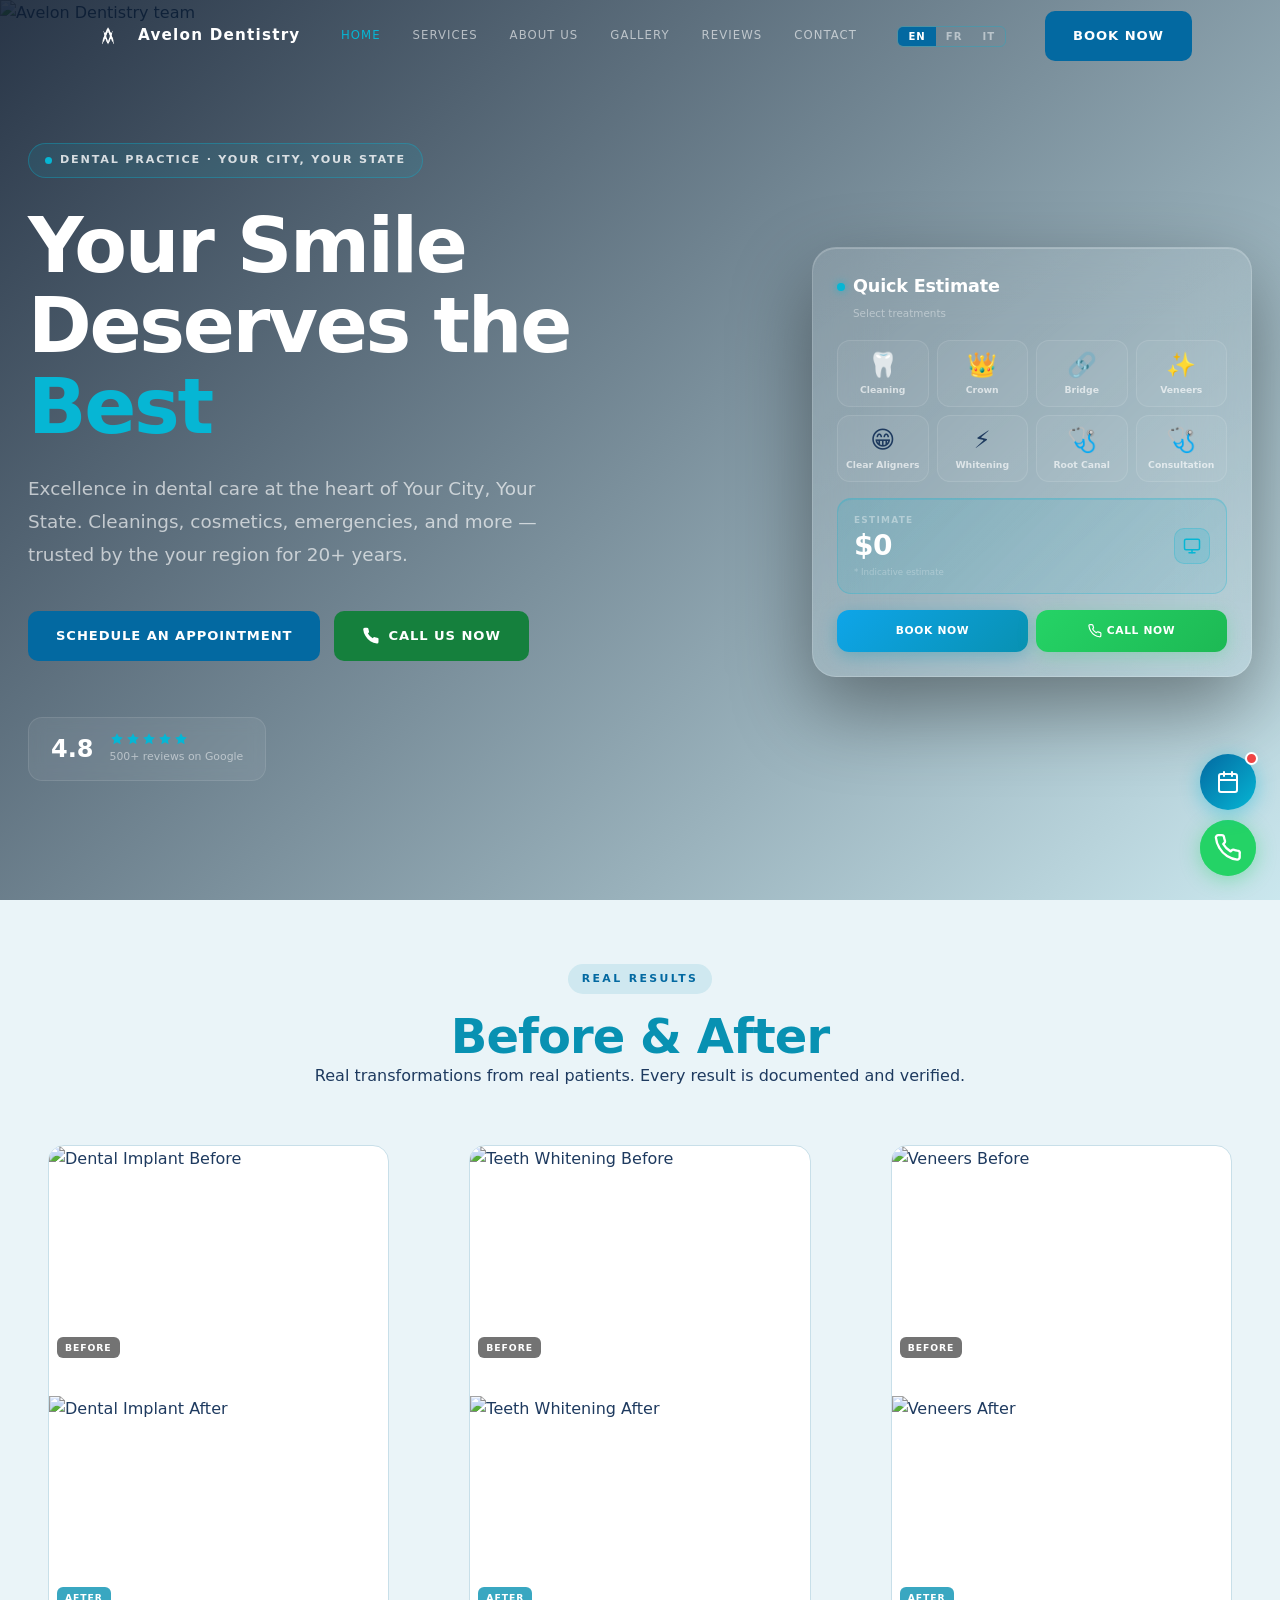
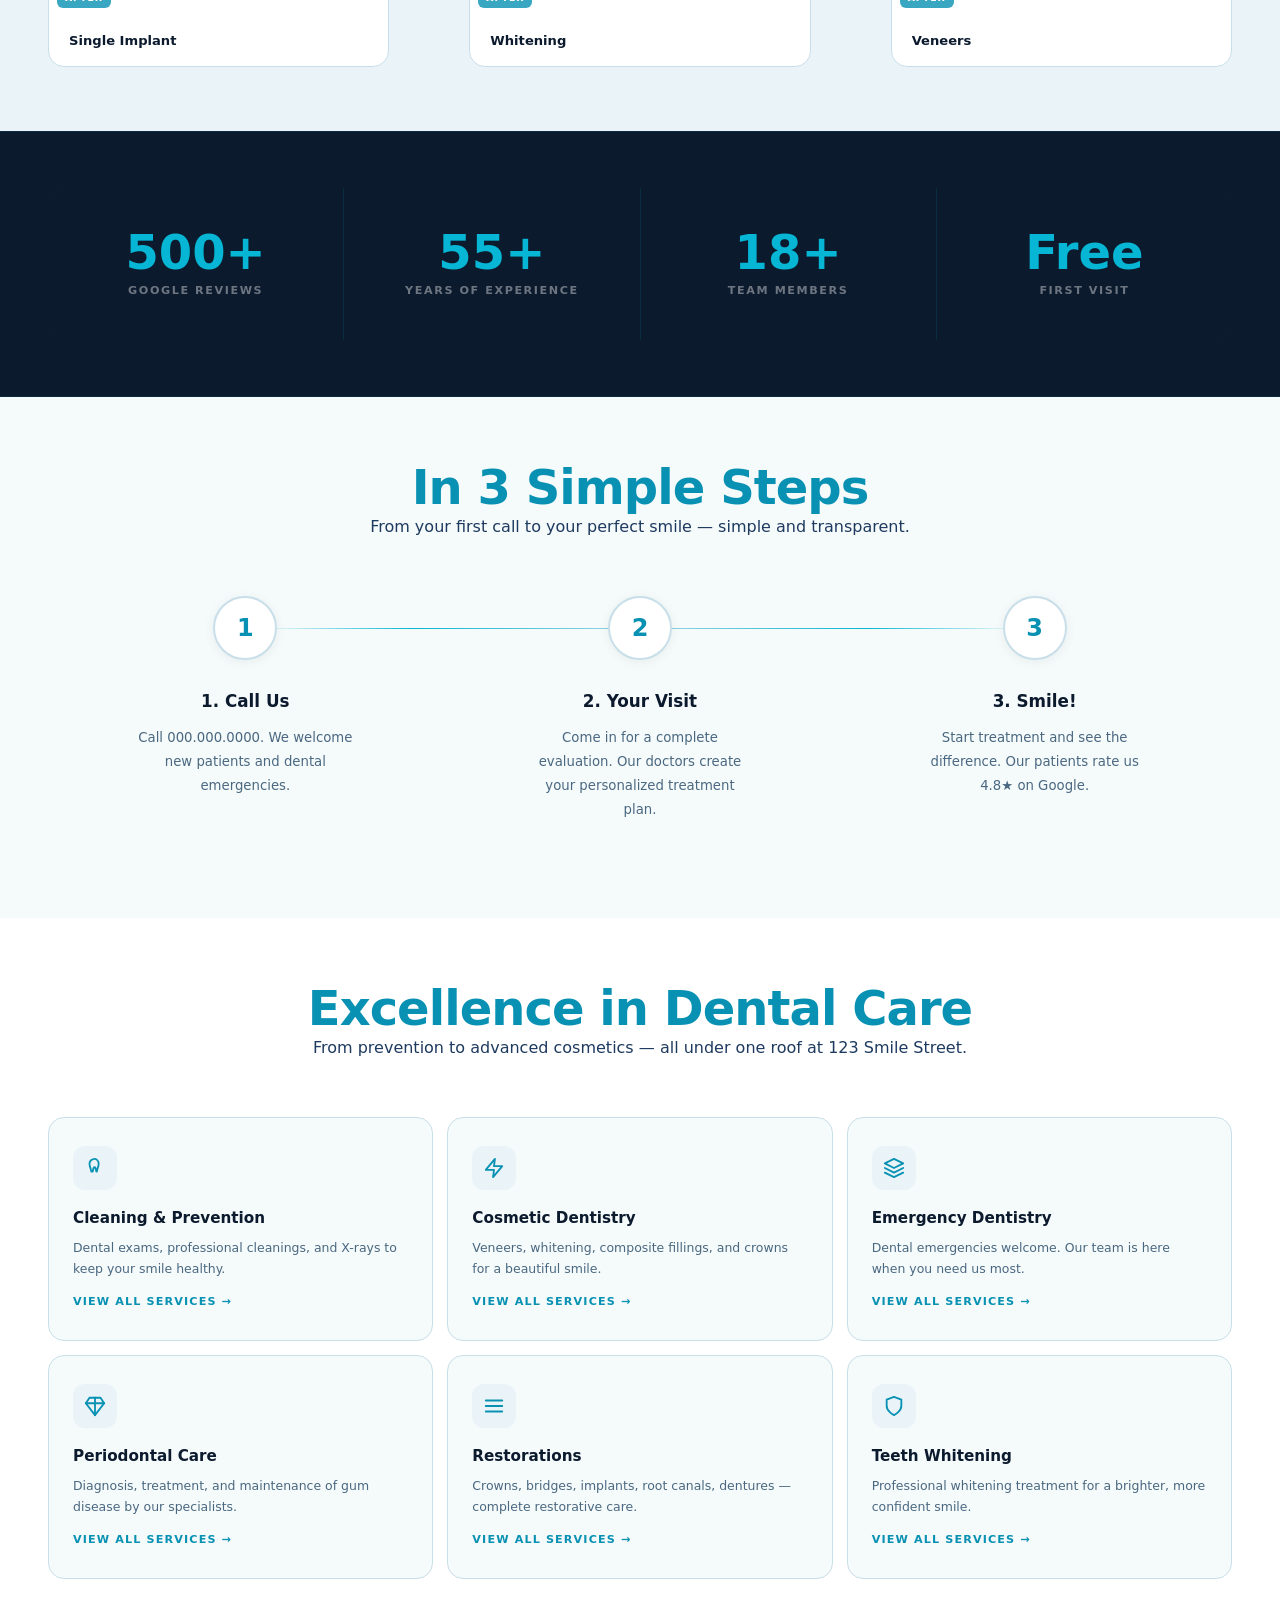
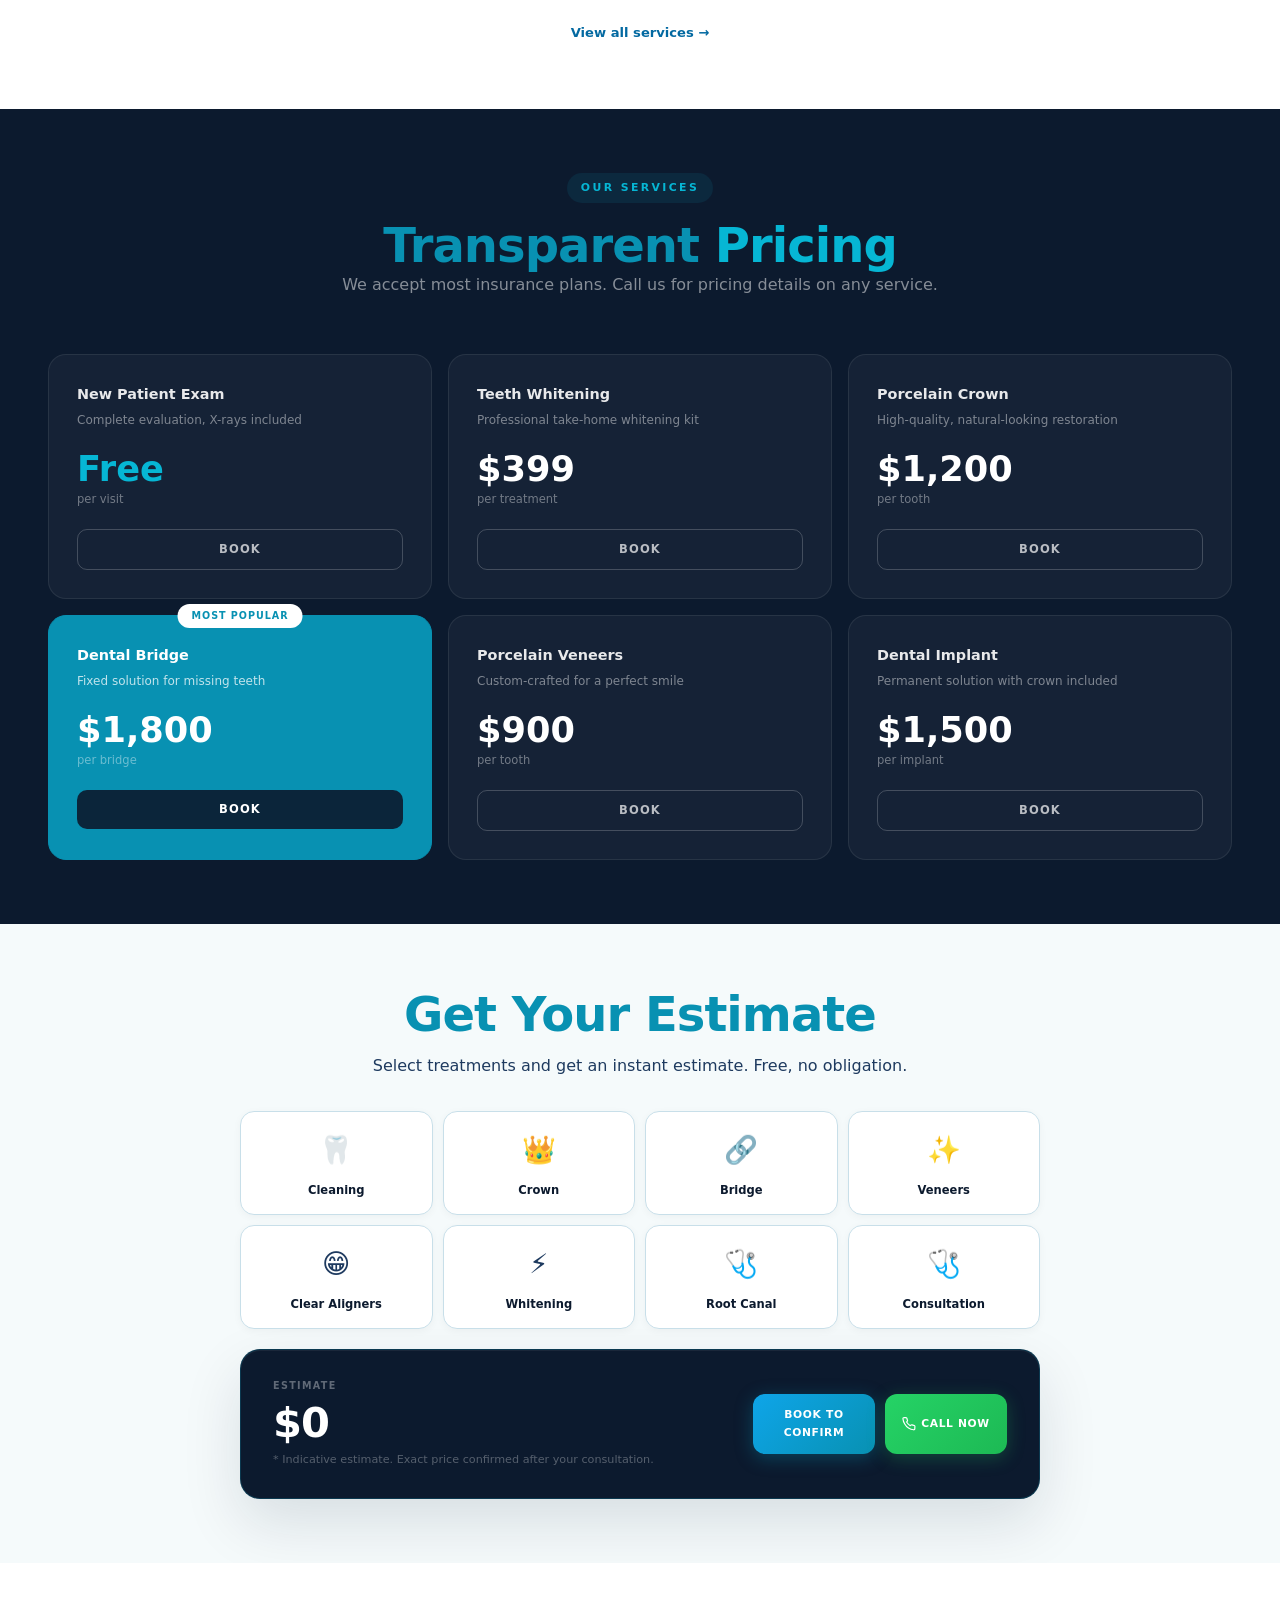
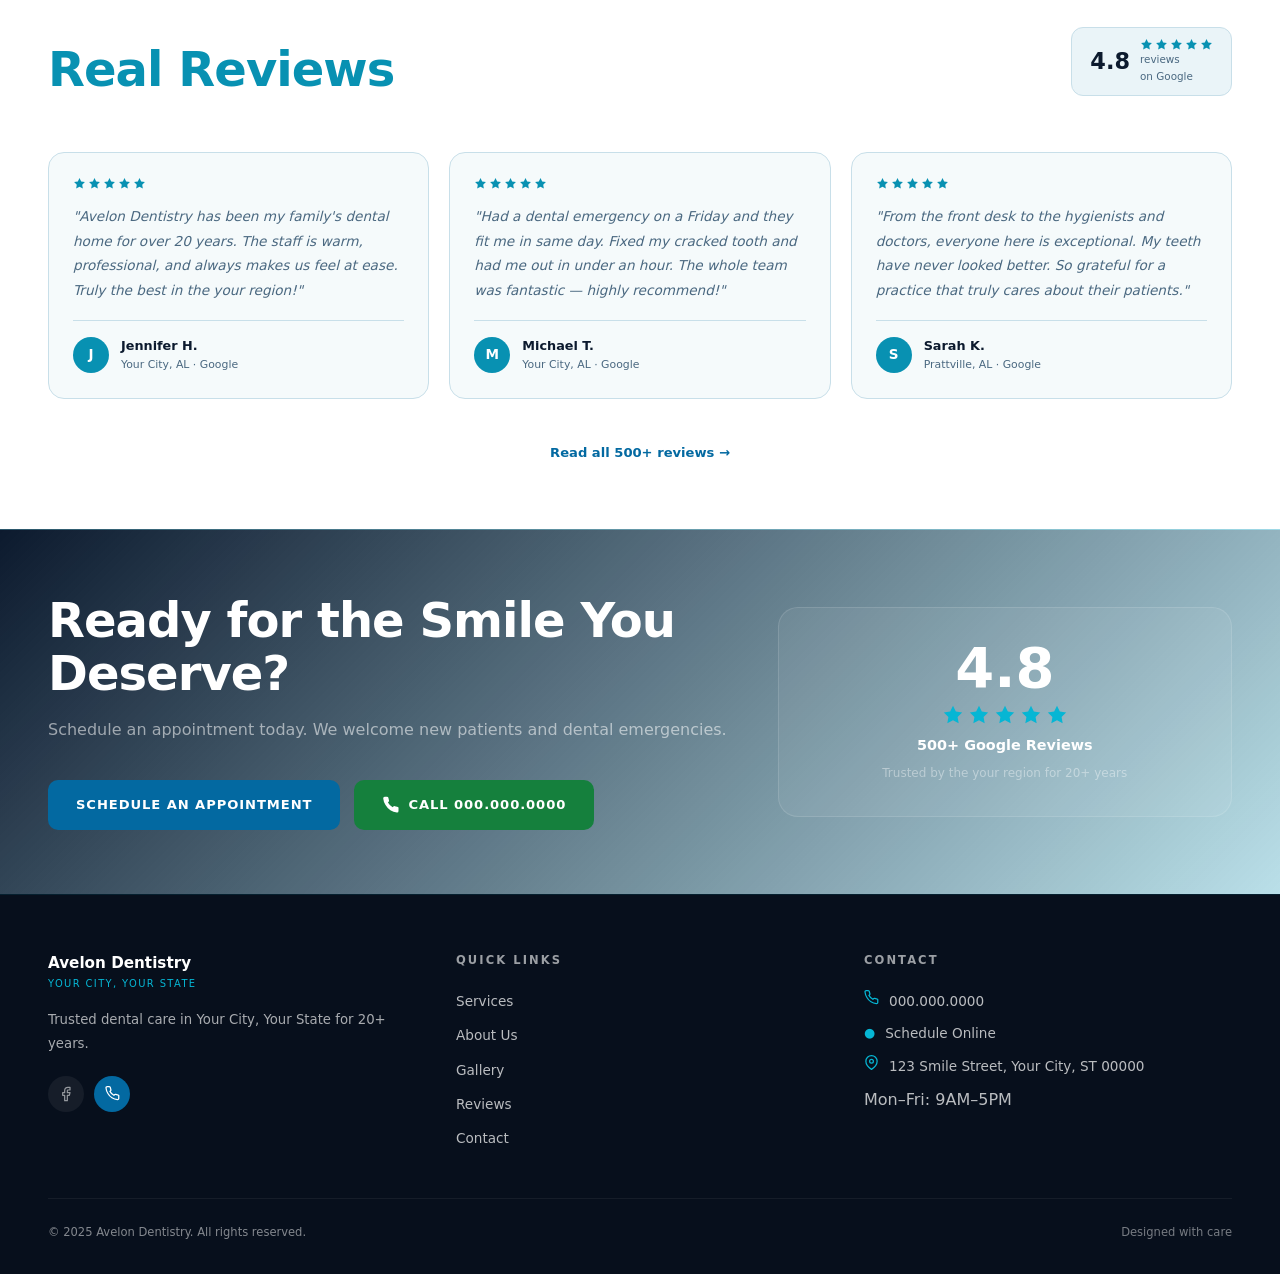
==== index.html @ efe5529d "Remove real-clinic references: placeholder address, Mon-Fri 9-5 hours, generic map/FB, genericized d" ====
﻿<!DOCTYPE html>
<html lang="en">
<script>if(history.scrollRestoration)history.scrollRestoration="manual";</script>
<head>
  <meta charset="UTF-8">
  <meta name="viewport" content="width=device-width, initial-scale=1.0">
  <title>Avelon Dentistry — Trusted Dental Care | Your City, Your State</title>
  <meta name="description" content="Avelon Dentistry in Your City, Your State. Trusted dental care for 20+ years. Cleanings, cosmetics, emergencies, implants & more. 500+ five-star Google reviews.">
  <link rel="preconnect" href="https://fonts.gstatic.com" crossorigin>
  <link rel="preload" as="font" type="font/woff2" crossorigin href="https://fonts.gstatic.com/s/plusjakartasans/v12/LDIoaomQNQcsA88c7O9yZ4KMCoOg4Ko20yw.woff2" fetchpriority="high">
  <link rel="preload" as="image" href="https://images.unsplash.com/photo-1629909613654-28e377c37b09?w=1920&q=80&fm=webp" media="(min-width:768px)" fetchpriority="high">
  <link rel="preload" as="image" href="https://images.unsplash.com/photo-1629909613654-28e377c37b09?w=1080&q=70&fm=webp" media="(max-width:767px)" fetchpriority="high">
  <style>
    @font-face{font-family:'Plus Jakarta Sans';font-style:normal;font-weight:400 800;font-display:swap;src:url('https://fonts.gstatic.com/s/plusjakartasans/v12/LDIoaomQNQcsA88c7O9yZ4KMCoOg4Ko20yw.woff2') format('woff2');unicode-range:U+0000-00FF,U+0131,U+0152-0153,U+02BB-02BC,U+02C6,U+02DA,U+02DC,U+0304,U+0308,U+0329,U+2000-206F,U+20AC,U+2122,U+2191,U+2193,U+2212,U+2215,U+FEFF,U+FFFD;}
    /* ── SHARED DESIGN SYSTEM ── */
    :root{--cyan:#0891B2;--cyan-mid:#06B6D4;--cyan-light:rgba(8,145,178,0.12);--cyan-pale:rgba(8,145,178,0.06);--dark:#0C1A2E;--dark2:#111F35;--ink:#1E3A5F;--ink-mid:#4A6880;--ink-light:#7A9AB0;--cream:#F5FAFB;--cream2:#EAF4F8;--surface:#EAF4F8;--white:#ffffff;--border:#C8DFE9;--green:#25D366;--max-w:1200px;--gutter:clamp(1rem,5vw,3rem);--nav-h:72px;--radius:10px;--radius-lg:16px;--ease:cubic-bezier(0.25,0.46,0.45,0.94);--ease-out:cubic-bezier(0.16,1,0.3,1);}
    *,*::before,*::after{margin:0;padding:0;box-sizing:border-box;}
    html{scroll-behavior:smooth;}
    body{background:var(--cream);color:var(--ink);font-family:'Plus Jakarta Sans',system-ui,sans-serif;font-weight:400;line-height:1.65;-webkit-font-smoothing:antialiased;overflow-x:hidden;}
    img{display:block;width:100%;object-fit:cover;}
    a{text-decoration:none;color:inherit;}
    ul{list-style:none;}
    button{border:none;background:none;cursor:pointer;font-family:inherit;}
    .container{max-width:var(--max-w);margin:0 auto;padding:0 var(--gutter);}
    .section-label{display:inline-block;font-size:0.68rem;letter-spacing:0.22em;text-transform:uppercase;font-weight:600;padding:6px 14px;border-radius:999px;background:var(--cyan-light);color:#0369A1;margin-bottom:16px;}
    .section-label--dark{background:rgba(6,182,212,0.12);color:var(--cyan-mid);}
    .reveal{opacity:0;transform:translateY(28px);transition:opacity 0.65s var(--ease),transform 0.65s var(--ease);}
    .reveal.active{opacity:1;transform:none;}
    .reveal-left{opacity:0;transform:translateX(-32px);transition:opacity 0.75s var(--ease),transform 0.75s var(--ease);}
    .reveal-left.active{opacity:1;transform:none;}
    .reveal-right{opacity:0;transform:translateX(32px);transition:opacity 0.75s var(--ease),transform 0.75s var(--ease);}
    .reveal-right.active{opacity:1;transform:none;}
    .reveal-scale{opacity:0;transform:scale(0.94);transition:opacity 0.65s var(--ease),transform 0.65s var(--ease);}
    .reveal-scale.active{opacity:1;transform:none;}
    .d1{transition-delay:0.08s}.d2{transition-delay:0.16s}.d3{transition-delay:0.24s}.d4{transition-delay:0.32s}.d5{transition-delay:0.40s}.d6{transition-delay:0.48s}
    @keyframes fadeUp{from{opacity:0;transform:translateY(20px);}to{opacity:1;transform:none;}}
    @keyframes waPulse{0%{transform:scale(1);opacity:1;}100%{transform:scale(1.9);opacity:0;}}
    @keyframes bounce{0%,100%{transform:translateX(-50%) translateY(0);}50%{transform:translateX(-50%) translateY(8px);}}
    .nav{position:fixed;top:0;left:0;right:0;z-index:50;height:var(--nav-h);transition:background 0.3s ease,backdrop-filter 0.3s ease,border-bottom 0.3s ease;}
    .nav.scrolled{background:rgba(12,26,46,0.97);backdrop-filter:blur(16px);border-bottom:1px solid rgba(6,182,212,0.15);}
    .nav__inner{height:100%;display:flex;align-items:center;justify-content:space-between;max-width:var(--max-w);margin:0 auto;padding:0 var(--gutter);}
    .nav__logo{display:flex;align-items:center;gap:10px;cursor:pointer;}
    .nav__logo-text-main{font-size:0.95rem;font-weight:700;color:#fff;line-height:1;}
    .nav__logo-text-sub{font-size:0.62rem;font-weight:500;letter-spacing:0.14em;text-transform:uppercase;color:var(--cyan-mid);}
    .nav__links{display:flex;align-items:center;gap:32px;}
    .nav__links a{font-size:0.73rem;font-weight:500;letter-spacing:0.09em;text-transform:uppercase;color:rgba(255,255,255,0.6);transition:color 0.2s ease;}
    .nav__links a:hover,.nav__links a.active{color:var(--cyan-mid);}
    .nav__right{display:flex;align-items:center;gap:12px;}
    .nav__lang{display:flex;border-radius:6px;overflow:hidden;border:1px solid rgba(6,182,212,0.3);}
    .nav__lang button{padding:4px 10px;font-size:0.63rem;font-weight:700;letter-spacing:0.1em;text-transform:uppercase;color:rgba(255,255,255,0.5);background:transparent;transition:all 0.2s ease;}
    .nav__lang button.active{background:#0369A1;color:#fff;}
    .nav__book{display:none;padding:8px 18px;border-radius:var(--radius);font-size:0.72rem;font-weight:700;letter-spacing:0.08em;text-transform:uppercase;background:#0369A1;color:#fff;transition:transform 0.2s ease,box-shadow 0.2s ease;}
    .nav__book:hover{transform:translateY(-1px);box-shadow:0 8px 24px rgba(3,105,161,0.4);}
    .nav__hamburger{display:flex;flex-direction:column;gap:5px;padding:4px;}
    .nav__hamburger span{display:block;width:22px;height:2px;background:#fff;border-radius:2px;transition:all 0.3s ease;}
    .nav__mobile{display:none;position:fixed;top:var(--nav-h);left:0;right:0;z-index:49;background:var(--dark);border-bottom:1px solid rgba(6,182,212,0.12);padding:24px var(--gutter);}
    .nav__mobile.open{display:flex;flex-direction:column;gap:4px;}
    .nav__mobile a,.nav__mobile button{display:block;padding:12px 0;border-bottom:1px solid rgba(6,182,212,0.08);font-size:0.88rem;color:rgba(255,255,255,0.75);letter-spacing:0.08em;text-transform:uppercase;text-align:left;width:100%;transition:color 0.2s;}
    .nav__mobile a:hover{color:var(--cyan-mid);}
    .nav__mobile-book{margin-top:12px;padding:14px;border-radius:var(--radius);background:var(--cyan);color:#fff!important;text-align:center!important;font-weight:700;border:none!important;}
    .btn{display:inline-flex;align-items:center;gap:8px;padding:14px 28px;border-radius:var(--radius);font-size:0.82rem;font-weight:700;letter-spacing:0.07em;text-transform:uppercase;cursor:pointer;transition:transform 0.25s ease,box-shadow 0.25s ease;border:none;}
    .btn:hover{transform:translateY(-2px);}
    .btn--cyan{background:#0369A1;color:#fff;}
    .btn--cyan:hover{box-shadow:0 12px 40px rgba(3,105,161,0.4);}
    .btn--wa{background:#15803D;color:#fff;}
    .btn--wa:hover{box-shadow:0 12px 40px rgba(21,128,61,0.35);}
    .btn--outline{background:transparent;color:var(--cyan);border:1.5px solid var(--cyan);}
    .btn--outline:hover{background:var(--cyan-light);}
    .btn--ghost{background:rgba(6,182,212,0.12);color:var(--cyan-mid);border:1px solid rgba(6,182,212,0.2);}
    .section-h2{font-size:clamp(2rem,5vw,3rem);font-weight:800;letter-spacing:-0.02em;line-height:1.1;color:var(--dark);}
    .section-h2 span{color:var(--cyan);}
    .section-h2--light{color:#fff;}
    .section-h2--light span{color:var(--cyan-mid);}
    .card{background:var(--cream2);border:1px solid var(--border);border-radius:var(--radius-lg);padding:28px;transition:transform 0.3s ease,box-shadow 0.3s ease,border-color 0.3s ease;}
    .card:hover{transform:translateY(-4px);box-shadow:0 16px 48px rgba(8,145,178,0.1);border-color:var(--cyan);}
    .wa-float{position:fixed;bottom:24px;right:24px;z-index:50;width:56px;height:56px;border-radius:50%;background:#25D366;display:flex;align-items:center;justify-content:center;box-shadow:0 4px 20px rgba(37,211,102,0.4);opacity:0;transform:scale(0.8);transition:opacity 0.4s ease,transform 0.4s ease;text-decoration:none;}
    .wa-float.show{opacity:1;transform:scale(1);}
    .wa-float.pulse::before{content:'';position:absolute;inset:0;border-radius:50%;background:rgba(37,211,102,0.5);animation:waPulse 2.2s ease-out infinite;z-index:-1;}
    .footer{background:#070F1C;border-top:1px solid rgba(6,182,212,0.1);padding:56px var(--gutter) 32px;}
    .footer__grid{max-width:var(--max-w);margin:0 auto;display:grid;grid-template-columns:1fr 1fr 1fr;gap:40px;margin-bottom:48px;}
    .footer__brand-name{font-size:0.95rem;font-weight:700;color:#fff;}
    .footer__brand-sub{font-size:0.62rem;letter-spacing:0.14em;text-transform:uppercase;color:var(--cyan-mid);}
    .footer__tagline{font-size:0.83rem;color:rgba(255,255,255,0.65);line-height:1.8;margin:16px 0 20px;}
    .footer__socials{display:flex;gap:10px;}
    .footer__social{width:36px;height:36px;border-radius:50%;display:flex;align-items:center;justify-content:center;background:rgba(255,255,255,0.06);color:rgba(255,255,255,0.55);transition:background 0.2s ease;}
    .footer__social:hover{background:var(--cyan);color:#fff;}
    .footer__social--wa{background:#25D366;color:#fff;}
    .footer__col-title{font-size:0.72rem;font-weight:600;letter-spacing:0.18em;text-transform:uppercase;color:rgba(255,255,255,0.6);margin-bottom:20px;}
    .footer__links{display:flex;flex-direction:column;gap:12px;}
    .footer__links a,.footer__links button{font-size:0.85rem;color:rgba(255,255,255,0.72);transition:color 0.2s ease;text-align:left;width:100%;}
    .footer__links a:hover,.footer__links button:hover{color:var(--cyan-mid);}
    .footer__contact-item{display:flex;align-items:flex-start;gap:10px;font-size:0.85rem;color:rgba(255,255,255,0.72);margin-bottom:10px;}
    .footer__contact-item a{color:rgba(255,255,255,0.72);transition:color 0.2s;}
    .footer__contact-item a:hover{color:var(--cyan-mid);}
    .footer__bottom{max-width:var(--max-w);margin:0 auto;border-top:1px solid rgba(255,255,255,0.06);padding-top:24px;display:flex;justify-content:space-between;align-items:center;gap:12px;flex-wrap:wrap;}
    .footer__rights{font-size:0.72rem;color:rgba(255,255,255,0.5);}
    .footer__crafted{font-size:0.72rem;color:rgba(255,255,255,0.45);}
    .footer__hours{color:rgba(255,255,255,0.72);}
    .field{display:flex;flex-direction:column;gap:6px;}
    .field label{font-size:0.7rem;font-weight:600;letter-spacing:0.1em;text-transform:uppercase;color:var(--ink-mid);}
    .field input,.field select,.field textarea{width:100%;padding:12px 16px;border-radius:var(--radius);border:1px solid var(--border);background:var(--cream2);color:var(--ink);font-family:inherit;font-size:0.88rem;outline:none;transition:border-color 0.2s ease;}
    .field input:focus,.field select:focus,.field textarea:focus{border-color:var(--cyan);}
    .field textarea{resize:none;}
    .page-hero{background:var(--dark);padding:calc(var(--nav-h) + 3rem) var(--gutter) 2.5rem;text-align:center;}
    .page-hero__label{color:var(--cyan-mid);}
    .page-hero__h1{font-size:clamp(2.4rem,6vw,4rem);font-weight:800;letter-spacing:-0.03em;color:#fff;line-height:1.05;margin-bottom:16px;}
    .page-hero__h1 span{color:var(--cyan-mid);}
    .page-hero__sub{font-size:1rem;color:rgba(255,255,255,0.55);max-width:520px;margin:0 auto;line-height:1.8;}
    @media(min-width:768px){.nav__book{display:inline-flex;margin-left:20px;}.nav__hamburger{display:none;}.hide-md{display:none!important;}.nav__logo img{height:40px!important;}.nav__inner{gap:19px;}.nav__right{gap:19px;}}
    @media(max-width:767px){.nav__links{display:none;}.nav__logo-text-main{display:none;}.nav__inner{position:relative;}.nav__lang{position:absolute;left:100px;}.nav__book{margin-right:12px;padding:8px 14px;font-size:0.68rem;}.show-mobile-only{display:block;}.footer__grid{grid-template-columns:1fr;gap:32px;}}
    /* ===== HERO ===== */
    .hero { position:relative; min-height:100vh; display:flex; align-items:center; overflow:hidden; }
    .hero__bg { position:absolute; inset:0; }
    .hero__bg img { width:100%; height:100%; object-fit:cover; display:block; }
    .hero__overlay { position:absolute; inset:0; background:linear-gradient(135deg, rgba(12,26,46,0.88) 0%, rgba(8,145,178,0.18) 100%); }
    .hero__inner { position:relative; z-index:2; max-width:var(--max-w); margin:0 auto; padding:calc(var(--nav-h) + 3rem) var(--gutter) 5rem; width:100%; display:grid; grid-template-columns:1fr; gap:2.5rem; align-items:center; }
    @media(min-width:900px){ .hero__inner{ grid-template-columns:1fr 380px; padding-bottom:6rem; gap:3.5rem; } .hero__left{ margin-left:-60px; } .hero__right{ margin-right:-60px; } .hero__h1{ font-size:clamp(2.4rem,6vw,4.2rem); } }

    /* ── CURTAIN ── */
    @keyframes curtainRetract { from{transform:scaleX(1)} to{transform:scaleX(0)} }
    .hero-curtain-l, .hero-curtain-r {
      position:absolute; top:0; bottom:0; width:50.5%;
      background:var(--dark); z-index:6; pointer-events:none;
      animation:curtainRetract 1.35s cubic-bezier(0.76,0,0.24,1) 0.1s forwards;
    }
    .hero-curtain-l { left:0; transform-origin:left center; }
    .hero-curtain-r { right:0; transform-origin:right center; }

    /* ── HERO ENTRANCE ANIMATIONS ── */
    @keyframes heroFadeUp     { from{opacity:0;transform:translateY(26px)} to{opacity:1;transform:none} }
    @keyframes heroSlideRight { from{transform:translateX(40px)} to{transform:none} }

    .hero__badge    { opacity:0; animation:heroFadeUp 0.7s var(--ease-out) 1.45s forwards; }
    .hero__h1       { opacity:0; animation:heroFadeUp 0.75s var(--ease-out) 1.65s forwards; }
    .hero__sub      { opacity:0; animation:heroFadeUp 0.7s var(--ease-out) 1.85s forwards; }
    .hero__actions  { opacity:0; animation:heroFadeUp 0.7s var(--ease-out) 2.05s forwards; }
    .hero__score    { opacity:0; animation:heroFadeUp 0.65s var(--ease-out) 2.2s forwards; }
    .hero__right    { animation:heroSlideRight 0.85s var(--ease-out) 1.5s backwards; }
    /* Hero inline quote widget */
    .hq-card { background:linear-gradient(145deg,rgba(255,255,255,0.10) 0%,rgba(255,255,255,0.05) 100%); backdrop-filter:blur(32px); -webkit-backdrop-filter:blur(32px); border:1px solid rgba(255,255,255,0.16); border-radius:24px; padding:24px; box-shadow:inset 0 1px 0 rgba(255,255,255,0.2),0 32px 80px rgba(0,0,0,0.4); }
    .hq-title { font-size:1.1rem; font-weight:800; letter-spacing:-0.01em; color:#fff; margin-bottom:4px; display:flex; align-items:center; gap:8px; }
    .hq-title::before { content:''; display:inline-block; width:8px; height:8px; border-radius:50%; background:#06B6D4; box-shadow:0 0 8px rgba(6,182,212,0.8); flex-shrink:0; }
    .hq-subtitle { font-size:0.65rem; font-weight:500; color:rgba(255,255,255,0.4); margin-bottom:18px; padding-left:16px; }
    .hq-grid { display:grid; grid-template-columns:repeat(4,1fr); gap:8px; margin-bottom:16px; }
    .hq-item { border:1px solid rgba(255,255,255,0.11); border-radius:13px; padding:12px 6px 10px; cursor:pointer; transition:all 0.2s cubic-bezier(0.16,1,0.3,1); background:rgba(255,255,255,0.04); text-align:center; user-select:none; position:relative; }
    .hq-item:hover { border-color:rgba(6,182,212,0.45); background:rgba(6,182,212,0.09); transform:translateY(-2px); box-shadow:0 6px 20px rgba(6,182,212,0.15); }
    .hq-item.selected { border-color:rgba(6,182,212,0.8); background:rgba(6,182,212,0.16); box-shadow:0 0 0 3px rgba(6,182,212,0.15),0 6px 24px rgba(6,182,212,0.2); transform:translateY(-1px); }
    .hq-item-icon { font-size:1.5rem; line-height:1; margin-bottom:7px; }
    .hq-item-name { font-size:0.58rem; font-weight:600; color:rgba(255,255,255,0.65); line-height:1.3; }
    .hq-item.selected .hq-item-name { color:#fff; }
    .hq-item-controls { display:none; align-items:center; gap:5px; justify-content:center; margin-top:7px; }
    .hq-item.selected .hq-item-controls { display:flex; }
    .hq-qty-btn { display:flex; align-items:center; justify-content:center; width:20px; height:20px; border-radius:50%; border:1px solid rgba(255,255,255,0.3); background:rgba(255,255,255,0.1); color:#fff; font-size:0.8rem; font-weight:700; cursor:pointer; transition:background 0.15s,border-color 0.15s; line-height:1; }
    .hq-qty-btn:hover { background:rgba(255,255,255,0.22); border-color:rgba(255,255,255,0.6); }
    .hq-qty-num { font-size:0.68rem; font-weight:700; color:#fff; min-width:14px; text-align:center; }
    .hq-result { margin-bottom:16px; }
    .hq-result-inner { padding:14px 16px; border-radius:14px; background:linear-gradient(135deg,rgba(6,182,212,0.14),rgba(8,145,178,0.08)); border:1px solid rgba(6,182,212,0.25); display:flex; align-items:center; justify-content:space-between; gap:12px; box-shadow:inset 0 1px 0 rgba(6,182,212,0.2); }
    .hq-est-left { flex:1; }
    .hq-est-label { font-size:0.56rem; font-weight:700; letter-spacing:0.14em; text-transform:uppercase; color:rgba(255,255,255,0.38); margin-bottom:4px; }
    .hq-est-range { font-size:1.75rem; font-weight:800; color:#fff; line-height:1; letter-spacing:-0.02em; }
    .hq-est-note { font-size:0.54rem; color:rgba(255,255,255,0.28); margin-top:5px; }
    .hq-est-icon { width:36px; height:36px; border-radius:10px; background:rgba(6,182,212,0.15); border:1px solid rgba(6,182,212,0.25); display:flex; align-items:center; justify-content:center; flex-shrink:0; }
    .hq-ctas { display:flex; gap:8px; }
    .hq-cta { flex:1; display:block; text-align:center; padding:12px 8px; border-radius:12px; font-size:0.67rem; font-weight:700; letter-spacing:0.06em; text-transform:uppercase; text-decoration:none; transition:all 0.22s cubic-bezier(0.16,1,0.3,1); }
    .hq-cta--book { background:linear-gradient(135deg,#0EA5E9 0%,#0891B2 100%); color:#fff; box-shadow:0 4px 18px rgba(8,145,178,0.35); }
    .hq-cta--book:hover { background:linear-gradient(135deg,#22D3EE 0%,#06B6D4 100%); transform:translateY(-2px); box-shadow:0 8px 28px rgba(6,182,212,0.45); }
    .hq-cta--wa { background:linear-gradient(135deg,#25D366,#1DB954); color:#fff; display:flex; align-items:center; justify-content:center; gap:5px; box-shadow:0 4px 18px rgba(37,211,102,0.25); }
    .hq-cta--wa:hover { transform:translateY(-2px); box-shadow:0 8px 28px rgba(37,211,102,0.4); }
    .hero__mobile-clinic-name { display:none; font-size:1.1rem; font-weight:700; color:#fff; letter-spacing:0.04em; margin-bottom:20px; }
    @media(max-width:767px){ .hero__mobile-clinic-name { display:block; } }
    .hero__badge { display:inline-flex; align-items:center; gap:8px; padding:7px 16px; border-radius:999px; border:1px solid rgba(6,182,212,0.35); background:rgba(6,182,212,0.1); margin-bottom:28px; }
    .hero__badge-dot { width:7px; height:7px; border-radius:50%; background:#06B6D4; animation:pulse-dot 2s ease-in-out infinite; }
    @keyframes pulse-dot { 0%,100%{opacity:1;transform:scale(1)} 50%{opacity:0.6;transform:scale(1.3)} }
    .hero__badge-text { font-size:0.7rem; font-weight:600; letter-spacing:0.16em; text-transform:uppercase; color:rgba(255,255,255,0.8); }
    .hero__h1 { font-size:clamp(2.6rem,6.5vw,4.8rem); font-weight:800; line-height:1.05; letter-spacing:-0.03em; color:#fff; margin-bottom:24px; max-width:800px; }
    .hero__h1 span { color:#06B6D4; }
    .hero__sub { font-size:clamp(0.95rem,2vw,1.15rem); color:rgba(255,255,255,0.65); line-height:1.8; max-width:520px; margin-bottom:40px; }
    .hero__actions { display:flex; flex-wrap:wrap; gap:14px; align-items:center; margin-bottom:56px; }
    .hero__score { display:inline-flex; align-items:center; gap:16px; padding:14px 22px; background:rgba(255,255,255,0.06); border:1px solid rgba(255,255,255,0.1); border-radius:14px; backdrop-filter:blur(8px); }
    .hero__score-stars { display:flex; gap:2px; }
    .hero__score-num { font-size:1.5rem; font-weight:800; color:#fff; line-height:1; }
    .hero__score-label { font-size:0.68rem; color:rgba(255,255,255,0.5); margin-top:2px; }
    .hero__scroll { position:absolute; bottom:32px; left:50%; transform:translateX(-50%); display:flex; flex-direction:column; align-items:center; gap:6px; opacity:0.5; animation:float-y 2.4s ease-in-out infinite; }
    .hero__scroll-line { width:1px; height:40px; background:linear-gradient(to bottom,transparent,rgba(255,255,255,0.6)); }
    @keyframes float-y { 0%,100%{transform:translateX(-50%) translateY(0)} 50%{transform:translateX(-50%) translateY(-6px)} }

    /* ===== STATS ===== */
    #stats { background:var(--dark); border-top:1px solid rgba(6,182,212,0.1); border-bottom:1px solid rgba(6,182,212,0.1); padding:clamp(2.5rem,5vw,3.5rem) var(--gutter); }
    .stats-grid { display:grid; grid-template-columns:repeat(2,1fr); gap:1px; background:rgba(6,182,212,0.12); max-width:var(--max-w); margin:0 auto; border-radius:16px; overflow:hidden; }
    @media(min-width:640px){ .stats-grid{ grid-template-columns:repeat(4,1fr); } }
    .stat-cell { background:var(--dark); padding:clamp(1.5rem,4vw,2.5rem) 1.5rem; text-align:center; }
    .stat-num { font-size:clamp(2rem,5vw,3rem); font-weight:800; color:#06B6D4; line-height:1; margin-bottom:6px; }
    .stat-label { font-size:0.7rem; font-weight:600; letter-spacing:0.14em; text-transform:uppercase; color:rgba(255,255,255,0.4); }

    /* ===== PROCESS - TIMELINE ===== */
    #process { background:var(--cream); padding:clamp(2.5rem,5vw,4rem) var(--gutter); }
    .process-steps { display:grid; grid-template-columns:1fr; gap:48px; max-width:var(--max-w); margin:0 auto; position:relative; }
    @media(min-width:768px){ .process-steps{ grid-template-columns:repeat(3,1fr); gap:0; } .process-steps::before{ content:''; position:absolute; top:32px; left:calc(16.67% + 16px); right:calc(16.67% + 16px); height:1px; background:linear-gradient(90deg,transparent,var(--cyan-mid) 20%,rgba(8,145,178,0.35) 50%,var(--cyan-mid) 80%,transparent); } }
    .process-step { padding:0 32px 32px; text-align:center; background:none; border:none; border-radius:0; }
    .step-num { width:64px; height:64px; border-radius:50%; background:#fff; border:2px solid var(--border); color:var(--cyan); font-size:1.5rem; font-weight:800; display:flex; align-items:center; justify-content:center; margin:0 auto 28px; position:relative; z-index:1; line-height:1; transition:all 0.3s var(--ease-out); box-shadow:0 2px 12px rgba(0,0,0,0.06); }
    .process-step:hover .step-num { background:var(--cyan); color:#fff; border-color:var(--cyan); box-shadow:0 0 0 8px rgba(8,145,178,0.1),0 4px 20px rgba(8,145,178,0.3); transform:scale(1.06); }
    .step-icon { display:none; }
    .step-title { font-size:1.05rem; font-weight:700; color:var(--dark); margin-bottom:10px; }
    .step-desc { font-size:0.83rem; color:var(--ink-mid); line-height:1.8; max-width:220px; margin:0 auto; }

    /* ===== SERVICES PREVIEW ===== */
    #services { background:#fff; padding:clamp(2.5rem,5vw,4rem) var(--gutter); }
    .services-grid { display:grid; grid-template-columns:repeat(2,1fr); gap:14px; max-width:var(--max-w); margin:0 auto; }
    @media(min-width:768px){ .services-grid{ grid-template-columns:repeat(3,1fr); } }
    .srv-card { background:var(--cream); border:1px solid var(--border); border-radius:16px; padding:28px 24px; transition:all 0.25s var(--ease-out); cursor:pointer; text-decoration:none; display:flex; flex-direction:column; }
    .srv-card:hover { border-color:var(--cyan); box-shadow:0 8px 32px rgba(8,145,178,0.12); transform:translateY(-3px); }
    .srv-icon { width:44px; height:44px; border-radius:12px; background:var(--surface); color:var(--cyan); display:flex; align-items:center; justify-content:center; margin-bottom:16px; flex-shrink:0; }
    .srv-name { font-size:0.95rem; font-weight:700; color:var(--dark); margin-bottom:6px; }
    .srv-desc { font-size:0.78rem; color:var(--ink-mid); line-height:1.7; margin-bottom:14px; flex:1; }
    .srv-link { font-size:0.7rem; font-weight:600; letter-spacing:0.1em; text-transform:uppercase; color:var(--cyan); }

    /* ===== BEFORE/AFTER ===== */
    #ba { background:var(--surface); padding:clamp(2.5rem,5vw,4rem) var(--gutter); }
    .ba-grid { display:grid; grid-template-columns:1fr; gap:80px; max-width:var(--max-w); margin:0 auto; }
    @media(min-width:768px){ .ba-grid{ grid-template-columns:repeat(3,1fr); gap:80px; } }
    .ba-card { background:#fff; border:1px solid var(--border); border-radius:16px; overflow:hidden; }
    .ba-img-wrap { position:relative; width:100%; background:transparent; overflow:hidden; display:flex; flex-direction:column; gap:30px; }
    .ba-img-wrap img { width:100%; display:block; object-fit:cover; object-position:center; }
    .ba-img-slot { position:relative; overflow:hidden; height:220px; }
    .ba-img-slot img { width:100%; height:100%; object-fit:cover; object-position:center; display:block; }
    .ba-img-label { position:absolute; bottom:8px; left:8px; font-size:0.58rem; font-weight:700; letter-spacing:0.1em; text-transform:uppercase; color:#fff; padding:3px 8px; border-radius:6px; backdrop-filter:blur(4px); }
    .ba-img-label--before { background:rgba(0,0,0,0.55); }
    .ba-img-label--after { background:rgba(8,145,178,0.8); }
    .ba-labels { position:absolute; bottom:10px; left:0; right:0; display:flex; justify-content:space-between; padding:0 10px; pointer-events:none; }
    .ba-label { font-size:0.58rem; font-weight:700; letter-spacing:0.1em; text-transform:uppercase; color:#fff; padding:4px 8px; border-radius:6px; backdrop-filter:blur(4px); }
    .ba-label--before { background:rgba(0,0,0,0.55); }
    .ba-label--after { background:rgba(8,145,178,0.8); }
    .ba-footer { padding:14px 20px; display:flex; align-items:center; justify-content:space-between; }
    .ba-title { font-size:0.82rem; font-weight:600; color:var(--dark); }
    .ba-badge { padding:3px 10px; border-radius:999px; background:var(--surface); color:var(--cyan); font-size:0.6rem; font-weight:700; }

    /* ===== PRICING ===== */
    #pricing { background:var(--dark); padding:clamp(2.5rem,5vw,4rem) var(--gutter); }
    .pricing-grid { display:grid; grid-template-columns:1fr; gap:16px; max-width:var(--max-w); margin:0 auto; }
    @media(min-width:640px){ .pricing-grid{ grid-template-columns:repeat(2,1fr); } }
    @media(min-width:1024px){ .pricing-grid{ grid-template-columns:repeat(3,1fr); } }
    .price-card { padding:28px; border-radius:18px; border:1px solid rgba(255,255,255,0.08); background:rgba(255,255,255,0.04); position:relative; }
    .price-card--highlight { background:var(--cyan); border-color:var(--cyan); }
    .price-pop { position:absolute; top:-12px; left:50%; transform:translateX(-50%); white-space:nowrap; padding:4px 14px; border-radius:999px; background:#fff; color:var(--cyan); font-size:0.6rem; font-weight:800; letter-spacing:0.1em; text-transform:uppercase; }
    .price-name { font-size:0.9rem; font-weight:700; color:rgba(255,255,255,0.9); margin-bottom:4px; }
    .price-card--highlight .price-name { color:#fff; }
    .price-desc { font-size:0.75rem; color:rgba(255,255,255,0.45); margin-bottom:20px; }
    .price-card--highlight .price-desc { color:rgba(255,255,255,0.75); }
    .price-amount { font-size:2.2rem; font-weight:800; color:#fff; line-height:1; }
    .price-amount--free { color:#06B6D4; }
    .price-card--highlight .price-amount { color:#fff; }
    .price-unit { font-size:0.72rem; font-weight:500; color:rgba(255,255,255,0.4); margin-top:4px; margin-bottom:20px; }
    .price-cta { display:block; text-align:center; padding:10px; border-radius:10px; font-size:0.72rem; font-weight:700; letter-spacing:0.1em; text-transform:uppercase; text-decoration:none; transition:all 0.2s; cursor:pointer; }
    .price-cta--outline { border:1px solid rgba(255,255,255,0.2); color:rgba(255,255,255,0.7); }
    .price-cta--outline:hover { border-color:var(--cyan-mid); color:var(--cyan-mid); }
    .price-cta--dark { background:rgba(12,26,46,0.9); color:#fff; border:none; }
    .price-cta--dark:hover { background:var(--dark); }

    /* ===== QUOTE GENERATOR ===== */
    #quote { background:var(--cream); padding:clamp(2.5rem,5vw,4rem) var(--gutter); }
    .quote-wrap { max-width:800px; margin:0 auto; }
    .quote-treatments { display:grid; grid-template-columns:repeat(2,1fr); gap:10px; margin-top:32px; margin-bottom:20px; }
    @media(min-width:640px){ .quote-treatments{ grid-template-columns:repeat(4,1fr); } }
    .qt-item { border:1px solid var(--border); border-radius:14px; padding:16px 10px 14px; cursor:pointer; transition:all 0.22s cubic-bezier(0.16,1,0.3,1); background:#fff; text-align:center; box-shadow:0 2px 8px rgba(0,0,0,0.04); }
    .qt-item:hover { border-color:var(--cyan); background:var(--surface); transform:translateY(-2px); box-shadow:0 8px 24px rgba(8,145,178,0.12); }
    .qt-item.selected { border-color:var(--cyan); background:var(--surface); box-shadow:0 0 0 3px rgba(8,145,178,0.1),0 8px 24px rgba(8,145,178,0.15); transform:translateY(-1px); }
    .qt-icon { font-size:1.7rem; margin-bottom:8px; }
    .qt-name { font-size:0.72rem; font-weight:700; color:var(--dark); }
    .qt-controls { display:none; align-items:center; gap:8px; margin-top:10px; justify-content:center; }
    .qt-item.selected .qt-controls { display:flex; }
    .qt-btn { width:26px; height:26px; border-radius:50%; border:1px solid var(--border); background:#fff; font-size:0.9rem; display:flex; align-items:center; justify-content:center; cursor:pointer; font-family:inherit; transition:all 0.15s; line-height:1; }
    .qt-btn:hover { border-color:var(--cyan); color:var(--cyan); background:var(--surface); }
    .qt-qty { font-size:0.78rem; font-weight:700; color:var(--dark); min-width:20px; text-align:center; }
    .quote-result { background:var(--dark); border:1px solid rgba(6,182,212,0.2); border-radius:20px; padding:28px 32px; margin-top:20px; box-shadow:0 24px 60px rgba(12,26,46,0.12),inset 0 1px 0 rgba(255,255,255,0.06); display:flex; align-items:center; gap:24px; flex-wrap:wrap; }
    .quote-result-left { flex:1; min-width:160px; }
    .qt-est-label { font-size:0.6rem; font-weight:700; letter-spacing:0.14em; text-transform:uppercase; color:rgba(255,255,255,0.35); margin-bottom:8px; }
    .quote-range { font-size:2.6rem; font-weight:800; color:#fff; line-height:1; letter-spacing:-0.02em; }
    .quote-note { font-size:0.7rem; color:rgba(255,255,255,0.3); margin-top:8px; margin-bottom:0; }
    .quote-ctas { display:flex; flex-wrap:wrap; gap:10px; }

    /* ===== REVIEWS PREVIEW ===== */
    #reviews { background:#fff; padding:clamp(2.5rem,5vw,4rem) var(--gutter); }
    .reviews-grid { display:grid; grid-template-columns:1fr; gap:20px; max-width:var(--max-w); margin:0 auto; }
    @media(min-width:640px){ .reviews-grid{ grid-template-columns:repeat(3,1fr); } }
    .rv-card { background:var(--cream); border:1px solid var(--border); border-radius:16px; padding:24px; display:flex; flex-direction:column; }
    .rv-stars { display:flex; gap:2px; margin-bottom:14px; }
    .rv-text { font-size:0.85rem; color:var(--ink-mid); line-height:1.8; font-style:italic; flex:1; margin-bottom:18px; }
    .rv-author { display:flex; align-items:center; gap:12px; padding-top:14px; border-top:1px solid var(--border); }
    .rv-avatar { width:36px; height:36px; border-radius:50%; background:var(--cyan); color:#fff; font-weight:700; font-size:0.85rem; display:flex; align-items:center; justify-content:center; flex-shrink:0; }
    .rv-name { font-size:0.8rem; font-weight:600; color:var(--dark); }
    .rv-meta { font-size:0.68rem; color:var(--ink-mid); }

    /* ===== CTA STRIP ===== */
    #cta { background:linear-gradient(135deg,var(--dark) 0%,rgba(8,145,178,0.25) 100%); padding:clamp(2.5rem,5vw,4rem) var(--gutter); border-top:1px solid rgba(6,182,212,0.15); }
    .cta-inner { max-width:var(--max-w); margin:0 auto; display:grid; grid-template-columns:1fr; gap:48px; align-items:center; }
    @media(min-width:768px){ .cta-inner{ grid-template-columns:3fr 2fr; } }
    .cta-trust-box { background:rgba(255,255,255,0.06); border:1px solid rgba(255,255,255,0.12); border-radius:20px; padding:32px; text-align:center; }
    .cta-trust-rating { font-size:3.5rem; font-weight:800; color:#fff; line-height:1; margin-bottom:8px; }
    .cta-trust-stars { display:flex; justify-content:center; gap:4px; margin-bottom:8px; }
    .cta-trust-label { font-size:0.75rem; color:rgba(255,255,255,0.4); margin-top:6px; }

    /* ===== SECTION HEADER HELPERS ===== */
    .section-header { max-width:var(--max-w); margin:0 auto 3.5rem; }
    .section-header--center { text-align:center; }
    .section-header--row { display:flex; align-items:flex-end; justify-content:space-between; gap:24px; flex-wrap:wrap; }
    .reviews-score-badge { display:inline-flex; align-items:center; gap:10px; padding:10px 18px; background:var(--surface); border:1px solid var(--border); border-radius:12px; flex-shrink:0; }
    .rsb-num { font-size:1.4rem; font-weight:800; color:var(--dark); }
    .rsb-stars { display:flex; gap:2px; }
    .rsb-label { font-size:0.65rem; color:var(--ink-mid); white-space:pre-line; }

    /* ===== SERVICES MORE LINK ===== */
    .services-more { text-align:center; margin-top:2.5rem; }
    .services-more a { font-size:0.82rem; font-weight:600; color:#0369A1; text-decoration:none; transition:opacity 0.2s; }
    .services-more a:hover { opacity:0.75; }

    /* ===== REVIEWS VIEW ALL ===== */
    .reviews-more { text-align:center; margin-top:2.5rem; }
    .reviews-more a { font-size:0.82rem; font-weight:600; color:#0369A1; text-decoration:none; transition:opacity 0.2s; }
    .reviews-more a:hover { opacity:0.75; }

    /* ===== CHAT WIDGET ===== */
    .chat-float-btn {
      position:fixed; bottom:90px; right:24px; width:56px; height:56px;
      background:linear-gradient(135deg,#0369A1,#06B6D4); border-radius:50%; border:none;
      cursor:pointer; display:flex; align-items:center; justify-content:center;
      box-shadow:0 4px 20px rgba(6,182,212,0.45); z-index:998;
      transform:scale(0); opacity:0; transition:transform 0.3s,opacity 0.3s,box-shadow 0.2s;
    }
    .chat-float-btn.show { transform:scale(1); opacity:1; }
    .chat-float-btn:hover { box-shadow:0 6px 28px rgba(6,182,212,0.6); transform:scale(1.1); }
    .chat-float-btn .chat-badge {
      position:absolute; top:-2px; right:-2px; width:13px; height:13px;
      background:#ef4444; border-radius:50%; border:2px solid white;
      animation:chatpulse 1.8s infinite;
    }
    @keyframes chatpulse { 0%,100%{transform:scale(1)} 50%{transform:scale(1.3)} }

    .chat-widget {
      position:fixed; bottom:160px; right:24px; width:360px; max-height:540px;
      background:#fff; border-radius:18px; box-shadow:0 12px 48px rgba(0,0,0,0.18);
      z-index:1001; display:flex; flex-direction:column; overflow:hidden;
      transform:translateY(16px) scale(0.97); opacity:0; pointer-events:none;
      transition:transform 0.28s cubic-bezier(.34,1.56,.64,1),opacity 0.22s ease;
    }
    .chat-widget.open { transform:translateY(0) scale(1); opacity:1; pointer-events:all; }
    @media(max-width:480px){
      .chat-widget { width:calc(100vw - 24px); right:12px; bottom:0; border-radius:18px 18px 0 0; max-height:85vh; }
      .chat-float-btn { bottom:90px; right:16px; }
      .chat-input-row input { font-size:16px; }
    }
    @media(max-width:767px){
      .wa-float { bottom:24px; right:24px; }
      .chat-float-btn { bottom:90px; right:24px; }
    }

    .chat-hdr {
      background:linear-gradient(135deg,#0369A1,#06B6D4); padding:14px 18px;
      display:flex; align-items:center; justify-content:space-between; flex-shrink:0;
    }
    .chat-hdr-left { display:flex; align-items:center; gap:11px; }
    .chat-avatar {
      width:38px; height:38px; background:rgba(255,255,255,0.2); border-radius:50%;
      display:flex; align-items:center; justify-content:center;
      font-weight:800; color:#fff; font-size:0.78rem; letter-spacing:0.03em;
      overflow:hidden;
    }
    .chat-avatar img { width:100%; height:100%; object-fit:cover; }
    .chat-hdr-name { color:#fff; font-weight:700; font-size:0.92rem; }
    .chat-hdr-status { color:rgba(255,255,255,0.75); font-size:0.73rem; margin-top:1px; }
    .chat-close-btn {
      background:none; border:none; color:rgba(255,255,255,0.8); font-size:1.5rem;
      cursor:pointer; line-height:1; padding:0 2px; transition:color 0.15s;
    }
    .chat-close-btn:hover { color:#fff; }

    .chat-msgs {
      flex:1; overflow-y:auto; padding:16px; display:flex; flex-direction:column;
      gap:10px; min-height:180px; max-height:260px; scroll-behavior:smooth;
    }
    .chat-msgs::-webkit-scrollbar { width:4px; }
    .chat-msgs::-webkit-scrollbar-thumb { background:#e2e8f0; border-radius:2px; }

    .cmsg { max-width:82%; }
    .cmsg.bot { align-self:flex-start; }
    .cmsg.usr { align-self:flex-end; }
    .cmsg-bubble {
      padding:9px 13px; border-radius:12px; font-size:0.85rem; line-height:1.55;
    }
    .cmsg.bot .cmsg-bubble { background:#f1f5f9; color:#1e293b; border-bottom-left-radius:3px; }
    .cmsg.usr .cmsg-bubble { background:#0369A1; color:#fff; border-bottom-right-radius:3px; }
    .cmsg-typing .cmsg-bubble { display:flex; gap:4px; align-items:center; padding:12px 16px; }
    .dot-t { width:7px; height:7px; background:#94a3b8; border-radius:50%; animation:typing 1.2s infinite; }
    .dot-t:nth-child(2){animation-delay:0.2s} .dot-t:nth-child(3){animation-delay:0.4s}
    @keyframes typing{0%,60%,100%{transform:translateY(0)}30%{transform:translateY(-5px)}}

    .chat-chips-wrap { padding:0 12px 8px; display:flex; flex-wrap:wrap; gap:7px; flex-shrink:0; }
    .chat-chip {
      padding:6px 13px; border:1.5px solid #06B6D4; border-radius:20px; font-size:0.78rem;
      font-weight:600; color:#0369A1; background:#fff; cursor:pointer; transition:all 0.15s;
      font-family:inherit;
    }
    .chat-chip:hover { background:#0369A1; color:#fff; border-color:#0369A1; }

    .chat-cal { padding:0 14px 8px; flex-shrink:0; }
    .chat-cal-hdr {
      display:flex; align-items:center; justify-content:space-between;
      margin-bottom:8px; font-weight:700; font-size:0.82rem; color:#1e293b;
    }
    .cal-nav { background:none; border:none; cursor:pointer; font-size:1rem; color:#0369A1; padding:2px 6px; }
    .chat-cal-grid { display:grid; grid-template-columns:repeat(7,1fr); gap:2px; }
    .cal-cell {
      aspect-ratio:1; display:flex; align-items:center; justify-content:center;
      font-size:0.72rem; border-radius:6px; cursor:default; user-select:none;
    }
    .cal-cell.hdr { font-weight:700; color:#94a3b8; font-size:0.68rem; }
    .cal-cell.avail { color:#1e293b; cursor:pointer; }
    .cal-cell.avail:hover { background:#0369A1; color:#fff; }
    .cal-cell.past,.cal-cell.wknd,.cal-cell.empty { color:#e2e8f0; }

    .chat-input-row {
      padding:11px 14px; border-top:1px solid #f1f5f9; display:flex; gap:8px; flex-shrink:0;
    }
    .chat-input-row input {
      flex:1; padding:9px 13px; border:1.5px solid #e2e8f0; border-radius:9px;
      font-size:16px; outline:none; font-family:inherit; color:#1e293b;
      transition:border-color 0.2s;
    }
    .chat-input-row input:focus { border-color:#06B6D4; }
    .chat-send-btn {
      padding:9px 15px; background:#0369A1; color:#fff; border:none; border-radius:9px;
      font-size:0.82rem; font-weight:700; cursor:pointer; transition:background 0.2s; font-family:inherit;
    }
    .chat-send-btn:hover { background:#06B6D4; }
  </style>
</head>
<body>

<!-- NAV -->
<header class="nav" id="nav">
  <div class="nav__inner">
    <a href="#" onclick="window.scrollTo({top:0,behavior:'smooth'});return false;" class="nav__logo" aria-label="Avelon Dentistry — Home">
      <img src="logo.png" alt="Avelon Dentistry logo" width="42" height="42" style="height:38px;width:auto;display:block;object-fit:contain;">
      <div class="nav__logo-text-main" style="white-space:nowrap;letter-spacing:0.08em;">Avelon Dentistry</div>
    </a>
    <nav class="nav__links">
      <a href="index.html"    id="nl-home"     data-t="nav.home" class="active">Home</a>
      <a href="services.html" id="nl-services" data-t="nav.services">Servizi</a>
      <a href="about.html"    id="nl-about"    data-t="nav.about">Chi Siamo</a>
      <a href="gallery.html"  id="nl-gallery"  data-t="nav.gallery">Galleria</a>
      <a href="reviews.html"  id="nl-reviews"  data-t="nav.reviews">Recensioni</a>
      <a href="contact.html"  id="nl-contact"  data-t="nav.contact">Contatti</a>
    </nav>
    <div class="nav__right">
      <div class="nav__lang" role="group" aria-label="Select language">
        <button onclick="setLang('en')" id="lang-en" aria-label="English">EN</button>
        <button onclick="setLang('fr')" id="lang-fr" aria-label="Français">FR</button>
        <button onclick="setLang('it')" id="lang-it" aria-label="Italiano">IT</button>
      </div>
      <a href="book.html" class="btn btn--cyan nav__book" id="nav-book-btn" data-t="nav.book">Book Now</a>
      <button class="nav__hamburger" id="hamburger" onclick="toggleMenu()" aria-label="Menu"><span></span><span></span><span></span></button>
    </div>
  </div>
</header>
<div class="nav__mobile" id="mobile-menu">
  <a href="index.html"    id="ml-home"     data-t="nav.home">Home</a>
  <a href="services.html" id="ml-services" data-t="nav.services">Servizi</a>
  <a href="about.html"    id="ml-about"    data-t="nav.about">Chi Siamo</a>
  <a href="gallery.html"  id="ml-gallery"  data-t="nav.gallery">Galleria</a>
  <a href="reviews.html"  id="ml-reviews"  data-t="nav.reviews">Recensioni</a>
  <a href="contact.html"  id="ml-contact"  data-t="nav.contact">Contatti</a>
  <a href="book.html" onclick="toggleMenu()" id="ml-book" class="nav__mobile-book" data-t="nav.book">Book Now</a>
</div>

<!-- ===== 1. HERO ===== -->
<section class="hero">
  <div class="hero-curtain-l"></div>
  <div class="hero-curtain-r"></div>
  <div class="hero__bg">
    <picture>
      <source media="(max-width:767px)" srcset="https://images.unsplash.com/photo-1629909613654-28e377c37b09?w=1080&q=70&fm=webp">
      <img src="https://images.unsplash.com/photo-1629909613654-28e377c37b09?w=1920&q=80&fm=webp" alt="Avelon Dentistry team" fetchpriority="high">
    </picture>
  </div>
  <div class="hero__overlay"></div>
  <div class="hero__inner">
    <!-- LEFT: hero text -->
    <div class="hero__left">
      <div class="hero__badge">
        <span class="hero__badge-dot"></span>
        <span class="hero__badge-text" data-t="hero.badge">Clinica Dentale · Vlorë, Albania</span>
      </div>
      <h1 class="hero__h1" id="hero-h1">
        Il Tuo Sorriso<br>Merita il <span data-t="hero.h1b">Meglio</span>
      </h1>
      <p class="hero__sub" data-t="hero.sub">Cure dentali d'eccellenza nel cuore di Valona. Implantologia, faccette, sbiancamento e molto altro, con prezzi accessibili e qualità europea.</p>
      <div class="hero__actions">
        <a href="book.html" class="btn btn--cyan" data-t="hero.cta1">Schedule an Appointment</a>
        <a href="tel:+10000000000" class="btn btn--wa">
          <svg viewBox="0 0 24 24" fill="white" width="18" height="18"><path d="M22 16.92v3a2 2 0 0 1-2.18 2 19.79 19.79 0 0 1-8.63-3.07A19.5 19.5 0 0 1 4.69 12 19.79 19.79 0 0 1 1.63 3.18 2 2 0 0 1 3.6 1h3a2 2 0 0 1 2 1.72c.127.96.361 1.903.7 2.81a2 2 0 0 1-.45 2.11L7.91 8.6a16 16 0 0 0 6.29 6.29l.91-.91a2 2 0 0 1 2.11-.45c.907.339 1.85.573 2.81.7A2 2 0 0 1 22 16.92z"/></svg>
          <span data-t="hero.cta2">Call Us Now</span>
        </a>
      </div>
      <div class="hero__score">
        <div class="hero__score-num">4.8</div>
        <div>
          <div class="hero__score-stars">
            <svg width="14" height="14" viewBox="0 0 24 24" fill="#06B6D4" stroke="none"><polygon points="12 2 15.09 8.26 22 9.27 17 14.14 18.18 21.02 12 17.77 5.82 21.02 7 14.14 2 9.27 8.91 8.26 12 2"/></svg>
            <svg width="14" height="14" viewBox="0 0 24 24" fill="#06B6D4" stroke="none"><polygon points="12 2 15.09 8.26 22 9.27 17 14.14 18.18 21.02 12 17.77 5.82 21.02 7 14.14 2 9.27 8.91 8.26 12 2"/></svg>
            <svg width="14" height="14" viewBox="0 0 24 24" fill="#06B6D4" stroke="none"><polygon points="12 2 15.09 8.26 22 9.27 17 14.14 18.18 21.02 12 17.77 5.82 21.02 7 14.14 2 9.27 8.91 8.26 12 2"/></svg>
            <svg width="14" height="14" viewBox="0 0 24 24" fill="#06B6D4" stroke="none"><polygon points="12 2 15.09 8.26 22 9.27 17 14.14 18.18 21.02 12 17.77 5.82 21.02 7 14.14 2 9.27 8.91 8.26 12 2"/></svg>
            <svg width="14" height="14" viewBox="0 0 24 24" fill="#06B6D4" stroke="none"><polygon points="12 2 15.09 8.26 22 9.27 17 14.14 18.18 21.02 12 17.77 5.82 21.02 7 14.14 2 9.27 8.91 8.26 12 2"/></svg>
          </div>
          <div class="hero__score-label" id="hero-score-label">500+ reviews on Google</div>
        </div>
      </div>
    </div>
    <!-- RIGHT: inline quote widget -->
    <div class="hero__right">
      <div class="hq-card">
        <div class="hq-title" id="hq-label">Quick Estimate</div>
        <div class="hq-subtitle" id="hq-subtitle">Select treatments</div>
        <div class="hq-grid" id="hq-pills"></div>
        <div class="hq-result" id="hq-result">
          <div class="hq-result-inner">
            <div class="hq-est-left">
              <div class="hq-est-label" id="hq-est-label">Estimate</div>
              <div class="hq-est-range" id="hq-est-range">$0</div>
              <div class="hq-est-note" id="hq-est-note">* Stima indicativa</div>
            </div>
            <div class="hq-est-icon">
              <svg width="18" height="18" viewBox="0 0 24 24" fill="none" stroke="#06B6D4" stroke-width="2" stroke-linecap="round" stroke-linejoin="round"><rect x="2" y="3" width="20" height="14" rx="2"/><line x1="8" y1="21" x2="16" y2="21"/><line x1="12" y1="17" x2="12" y2="21"/></svg>
            </div>
          </div>
        </div>
        <div class="hq-ctas">
          <a href="book.html" class="hq-cta hq-cta--book" id="hq-cta">Book Now</a>
          <a href="tel:+10000000000" class="hq-cta hq-cta--wa" id="hq-cta-wa">
            <svg viewBox="0 0 24 24" fill="none" stroke="white" stroke-width="2" stroke-linecap="round" stroke-linejoin="round" width="14" height="14"><path d="M22 16.92v3a2 2 0 0 1-2.18 2 19.79 19.79 0 0 1-8.63-3.07A19.5 19.5 0 0 1 4.69 12 19.79 19.79 0 0 1 1.63 3.18 2 2 0 0 1 3.6 1h3a2 2 0 0 1 2 1.72c.127.96.361 1.903.7 2.81a2 2 0 0 1-.45 2.11L7.91 8.6a16 16 0 0 0 6.29 6.29l.91-.91a2 2 0 0 1 2.11-.45c.907.339 1.85.573 2.81.7A2 2 0 0 1 22 16.92z"/></svg>
            <span id="hq-cta-wa-text">Call Now</span>
          </a>
        </div>
      </div>
    </div>
  </div>
</section>

<!-- ===== 2. BEFORE & AFTER ===== -->
<section id="ba">
  <div class="section-header section-header--center">
    <div class="section-label" data-t="ba.label">Risultati Reali</div>
    <h2 class="section-h2">
      <span data-t="ba.h2a">Prima &amp;</span> <span class="text-cyan" data-t="ba.h2b">Dopo</span>
    </h2>
    <p class="section-sub" data-t="ba.sub">Risultati reali di pazienti reali. Ogni trasformazione è documentata e verificata.</p>
  </div>
  <div class="ba-grid">
    <div class="ba-card reveal">
      <div class="ba-img-wrap">
        <div class="ba-img-slot">
          <img src="Dental Implant Before.jpg" alt="Dental Implant Before" loading="lazy" width="800" height="600">
          <span class="ba-img-label ba-img-label--before">Before</span>
        </div>
        <div class="ba-img-slot">
          <img src="Dental Implant After.jpg" alt="Dental Implant After" loading="lazy" width="800" height="600">
          <span class="ba-img-label ba-img-label--after">After</span>
        </div>
      </div>
      <div class="ba-footer">
        <span class="ba-title" data-t="ba.items.0.title">Dental Implant</span>
      </div>
    </div>
    <div class="ba-card reveal d1">
      <div class="ba-img-wrap">
        <div class="ba-img-slot">
          <img src="Teeth Whitening Before.jpg" alt="Teeth Whitening Before" loading="lazy" width="800" height="600">
          <span class="ba-img-label ba-img-label--before">Before</span>
        </div>
        <div class="ba-img-slot">
          <img src="Teeth Whitening After.jpg" alt="Teeth Whitening After" loading="lazy" width="800" height="600">
          <span class="ba-img-label ba-img-label--after">After</span>
        </div>
      </div>
      <div class="ba-footer">
        <span class="ba-title" data-t="ba.items.1.title">Teeth Whitening</span>
      </div>
    </div>
    <div class="ba-card reveal d2">
      <div class="ba-img-wrap">
        <div class="ba-img-slot">
          <img src="Veneers Before.jpg" alt="Veneers Before" loading="lazy" width="800" height="600">
          <span class="ba-img-label ba-img-label--before">Before</span>
        </div>
        <div class="ba-img-slot">
          <img src="Veneers After.jpg" alt="Veneers After" loading="lazy" width="800" height="600">
          <span class="ba-img-label ba-img-label--after">After</span>
        </div>
      </div>
      <div class="ba-footer">
        <span class="ba-title" data-t="ba.items.2.title">Veneers</span>
      </div>
    </div>
  </div>
</section>

<!-- ===== 3. STATS BAR ===== -->
<section id="stats">
  <div class="stats-grid">
    <div class="stat-cell reveal">
      <div class="stat-num" id="stat0">500+</div>
      <div class="stat-label" data-t="stats.0.label">Google Reviews</div>
    </div>
    <div class="stat-cell reveal d1">
      <div class="stat-num" id="stat1">55+</div>
      <div class="stat-label" data-t="stats.1.label">Years of Experience</div>
    </div>
    <div class="stat-cell reveal d2">
      <div class="stat-num" id="stat2">18+</div>
      <div class="stat-label" data-t="stats.2.label">Team Members</div>
    </div>
    <div class="stat-cell reveal d3">
      <div class="stat-num" id="stat3">Free</div>
      <div class="stat-label" data-t="stats.3.label">First Visit</div>
    </div>
  </div>
</section>

<!-- ===== 3. HOW IT WORKS ===== -->
<section id="process">
  <div class="section-header section-header--center">
    <h2 class="section-h2">
      <span data-t="process.h2a">In 3 Semplici</span> <span class="text-cyan" data-t="process.h2b">Passi</span>
    </h2>
    <p class="section-sub" data-t="process.sub">Dalla prima chiamata al sorriso perfetto: il percorso è semplice e trasparente.</p>
  </div>
  <div class="process-steps">
    <!-- Step 1 -->
    <div class="process-step reveal">
      <span class="step-num">1</span>
      <div class="step-icon">
        <svg width="24" height="24" viewBox="0 0 24 24" fill="none" stroke="currentColor" stroke-width="2" stroke-linecap="round" stroke-linejoin="round">
          <path d="M22 16.92v3a2 2 0 0 1-2.18 2 19.79 19.79 0 0 1-8.63-3.07A19.5 19.5 0 0 1 4.69 12 19.79 19.79 0 0 1 1.63 3.18 2 2 0 0 1 3.6 1h3a2 2 0 0 1 2 1.72c.127.96.361 1.903.7 2.81a2 2 0 0 1-.45 2.11L7.91 8.6a16 16 0 0 0 6.29 6.29l.91-.91a2 2 0 0 1 2.11-.45c.907.339 1.85.573 2.81.7A2 2 0 0 1 22 16.92z"/>
        </svg>
      </div>
      <div class="step-title" data-t="process.steps.0.title">Contattaci</div>
      <div class="step-desc" data-t="process.steps.0.desc">Chiamaci o scrivici su WhatsApp. Ti risponderemo entro poche ore per fissare la tua visita gratuita.</div>
    </div>
    <!-- Step 2 -->
    <div class="process-step reveal d1">
      <span class="step-num">2</span>
      <div class="step-icon">
        <svg width="24" height="24" viewBox="0 0 24 24" fill="none" stroke="currentColor" stroke-width="2" stroke-linecap="round" stroke-linejoin="round">
          <rect x="3" y="4" width="18" height="18" rx="2"/>
          <line x1="16" y1="2" x2="16" y2="6"/>
          <line x1="8" y1="2" x2="8" y2="6"/>
          <line x1="3" y1="10" x2="21" y2="10"/>
        </svg>
      </div>
      <div class="step-title" data-t="process.steps.1.title">Visita Gratuita</div>
      <div class="step-desc" data-t="process.steps.1.desc">Vieni in clinica per una valutazione completa gratuita. Il dottore elabora il tuo piano di trattamento personalizzato.</div>
    </div>
    <!-- Step 3 -->
    <div class="process-step reveal d2">
      <span class="step-num">3</span>
      <div class="step-icon">
        <svg width="24" height="24" viewBox="0 0 24 24" fill="none" stroke="currentColor" stroke-width="2" stroke-linecap="round" stroke-linejoin="round">
          <circle cx="12" cy="12" r="10"/>
          <path d="M8 14s1.5 2 4 2 4-2 4-2"/>
          <line x1="9" y1="9" x2="9.01" y2="9"/>
          <line x1="15" y1="9" x2="15.01" y2="9"/>
        </svg>
      </div>
      <div class="step-title" data-t="process.steps.2.title">Sorriso!</div>
      <div class="step-desc" data-t="process.steps.2.desc">Inizia il trattamento e scopri la differenza. I nostri pazienti ci danno 4.9★ su Google.</div>
    </div>
  </div>
</section>

<!-- ===== 4. SERVICES PREVIEW ===== -->
<section id="services">
  <div class="section-header section-header--center">
    <h2 class="section-h2">
      <span data-t="services.h2a">Trattamenti</span> <span class="text-cyan" data-t="services.h2b">di Eccellenza</span>
    </h2>
    <p class="section-sub" data-t="services.sub">Dalla prevenzione all'estetica avanzata, tutto in un'unica clinica moderna a Valona.</p>
  </div>
  <div class="services-grid">
    <!-- 1. Implantologia -->
    <a href="services.html" class="srv-card reveal">
      <div class="srv-icon">
        <svg width="22" height="22" viewBox="0 0 24 24" fill="none" stroke="currentColor" stroke-width="2" stroke-linecap="round" stroke-linejoin="round">
          <path d="M12 2C8.5 2 6 4.5 6 7c0 2 .5 3.5 1 5 .5 1.5 1 4 1 4h1.5s.5-3 1-4c.3-.7.5-1 1-1s.7.3 1 1c.5 1 1 4 1 4H14s.5-2.5 1-4c.5-1.5 1-3 1-5 0-2.5-2.5-5-4-5z"/>
        </svg>
      </div>
      <div class="srv-name">Implantologia</div>
      <div class="srv-desc">Impianti dentali permanenti di alta qualità per sostituire i denti mancanti.</div>
      <div class="srv-link">Scopri →</div>
    </a>
    <!-- 2. Sbiancamento LED -->
    <a href="services.html" class="srv-card reveal d1">
      <div class="srv-icon">
        <svg width="22" height="22" viewBox="0 0 24 24" fill="none" stroke="currentColor" stroke-width="2" stroke-linecap="round" stroke-linejoin="round">
          <polygon points="13 2 3 14 12 14 11 22 21 10 12 10 13 2"/>
        </svg>
      </div>
      <div class="srv-name">Sbiancamento LED</div>
      <div class="srv-desc">Trattamento professionale per un sorriso fino a 8 tonalità più bianco.</div>
      <div class="srv-link">Scopri →</div>
    </a>
    <!-- 3. Faccette in Porcellana -->
    <a href="services.html" class="srv-card reveal d2">
      <div class="srv-icon">
        <svg width="22" height="22" viewBox="0 0 24 24" fill="none" stroke="currentColor" stroke-width="2" stroke-linecap="round" stroke-linejoin="round">
          <polygon points="12 2 2 7 12 12 22 7 12 2"/>
          <polyline points="2 17 12 22 22 17"/>
          <polyline points="2 12 12 17 22 12"/>
        </svg>
      </div>
      <div class="srv-name">Faccette in Porcellana</div>
      <div class="srv-desc">Faccette ultra-sottili per correggere forma, colore e allineamento.</div>
      <div class="srv-link">Scopri →</div>
    </a>
    <!-- 4. All-on-4 -->
    <a href="services.html" class="srv-card reveal d3">
      <div class="srv-icon">
        <svg width="22" height="22" viewBox="0 0 24 24" fill="none" stroke="currentColor" stroke-width="2" stroke-linecap="round" stroke-linejoin="round">
          <polygon points="6 3 18 3 22 9 12 22 2 9 6 3"/>
          <line x1="2" y1="9" x2="22" y2="9"/>
          <line x1="12" y1="3" x2="12" y2="22"/>
        </svg>
      </div>
      <div class="srv-name">All-on-4</div>
      <div class="srv-desc">Protesi fissa completa su soli 4 impianti. Denti fissi in un giorno.</div>
      <div class="srv-link">Scopri →</div>
    </a>
    <!-- 5. Invisalign -->
    <a href="services.html" class="srv-card reveal d4">
      <div class="srv-icon">
        <svg width="22" height="22" viewBox="0 0 24 24" fill="none" stroke="currentColor" stroke-width="2" stroke-linecap="round" stroke-linejoin="round">
          <line x1="3" y1="6" x2="21" y2="6"/>
          <line x1="3" y1="12" x2="21" y2="12"/>
          <line x1="3" y1="18" x2="21" y2="18"/>
        </svg>
      </div>
      <div class="srv-name">Invisalign</div>
      <div class="srv-desc">Allineatori trasparenti per raddrizzare i denti senza apparecchio.</div>
      <div class="srv-link">Scopri →</div>
    </a>
    <!-- 6. Igiene Dentale -->
    <a href="services.html" class="srv-card reveal d5">
      <div class="srv-icon">
        <svg width="22" height="22" viewBox="0 0 24 24" fill="none" stroke="currentColor" stroke-width="2" stroke-linecap="round" stroke-linejoin="round">
          <path d="M12 22s8-4 8-10V5l-8-3-8 3v7c0 6 8 10 8 10z"/>
        </svg>
      </div>
      <div class="srv-name">Igiene Dentale</div>
      <div class="srv-desc">Pulizia professionale e prevenzione per mantenere il sorriso sano.</div>
      <div class="srv-link">Scopri →</div>
    </a>
  </div>
  <div class="services-more">
    <a href="services.html" data-t="services.more">Scopri tutti i servizi →</a>
  </div>
</section>

<!-- ===== 6. PRICING ===== -->
<section id="pricing">
  <div class="section-header section-header--center">
    <div class="section-label" style="color:#06B6D4" data-t="pricing.label">Prezzi Trasparenti</div>
    <h2 class="section-h2" style="color:#fff">
      <span data-t="pricing.h2a">Tariffe</span> <span style="color:#06B6D4" data-t="pricing.h2b">Chiare</span>
    </h2>
    <p class="section-sub" style="color:rgba(255,255,255,0.5)" data-t="pricing.sub">Nessuna sorpresa. I prezzi sono fissi e comunicati prima di qualsiasi trattamento.</p>
  </div>
  <div class="pricing-grid">
    <!-- 1. New Patient Exam -->
    <div class="price-card reveal">
      <div class="price-name">New Patient Exam</div>
      <div class="price-desc">Complete evaluation, X-rays included</div>
      <div class="price-amount price-amount--free">Free</div>
      <div class="price-unit">per visit</div>
      <a href="book.html" class="price-cta price-cta--outline" data-t="pricing.bookBtn">Book</a>
    </div>
    <!-- 2. Teeth Whitening -->
    <div class="price-card reveal d1">
      <div class="price-name">Teeth Whitening</div>
      <div class="price-desc">Professional take-home whitening kit</div>
      <div class="price-amount">$399</div>
      <div class="price-unit">per treatment</div>
      <a href="book.html" class="price-cta price-cta--outline" data-t="pricing.bookBtn">Book</a>
    </div>
    <!-- 3. Porcelain Crown -->
    <div class="price-card reveal d2">
      <div class="price-name">Porcelain Crown</div>
      <div class="price-desc">High-quality, natural-looking restoration</div>
      <div class="price-amount">$1,200</div>
      <div class="price-unit">per tooth</div>
      <a href="book.html" class="price-cta price-cta--outline" data-t="pricing.bookBtn">Book</a>
    </div>
    <!-- 4. Dental Bridge (HIGHLIGHT) -->
    <div class="price-card price-card--highlight reveal d3">
      <div class="price-pop" data-t="pricing.popular">MOST POPULAR</div>
      <div class="price-name">Dental Bridge</div>
      <div class="price-desc">Fixed solution for missing teeth</div>
      <div class="price-amount">$1,800</div>
      <div class="price-unit">per bridge</div>
      <a href="book.html" class="price-cta price-cta--dark" data-t="pricing.bookBtn">Book</a>
    </div>
    <!-- 5. Porcelain Veneers -->
    <div class="price-card reveal d4">
      <div class="price-name">Porcelain Veneers</div>
      <div class="price-desc">Custom-crafted for a perfect smile</div>
      <div class="price-amount">$900</div>
      <div class="price-unit">per tooth</div>
      <a href="book.html" class="price-cta price-cta--outline" data-t="pricing.bookBtn">Book</a>
    </div>
    <!-- 6. Dental Implant -->
    <div class="price-card reveal d5">
      <div class="price-name">Dental Implant</div>
      <div class="price-desc">Permanent solution with crown included</div>
      <div class="price-amount">$1,500</div>
      <div class="price-unit">per implant</div>
      <a href="book.html" class="price-cta price-cta--outline" data-t="pricing.bookBtn">Book</a>
    </div>
  </div>
</section>

<!-- ===== 7. QUOTE GENERATOR ===== -->
<section id="quote">
  <div class="reveal" style="max-width:var(--max-w);margin:0 auto;text-align:center;">
    <h2 class="section-h2"><span data-t="quote.h2">Calcola il Tuo </span><span class="text-cyan" data-t="quote.h2b">Preventivo</span></h2>
    <p class="section-sub" style="margin:12px auto 0;" data-t="quote.sub">Seleziona i trattamenti e ottieni una stima immediata. Gratuita e senza impegno.</p>
  </div>
  <div class="quote-wrap">
    <div class="quote-treatments reveal d1" id="qt-grid"></div>
    <div class="quote-result reveal d2" id="qt-result">
      <div class="quote-result-left">
        <div class="qt-est-label" data-t="quote.estimate">Stima del Preventivo</div>
        <div class="quote-range" id="qt-range">$0</div>
        <div class="quote-note" data-t="quote.note">* Indicative estimate. Exact price confirmed after your consultation.</div>
      </div>
      <div class="quote-ctas">
        <a href="book.html" class="hq-cta hq-cta--book" data-t="quote.bookBtn">Book to Confirm</a>
        <a href="tel:+10000000000" class="hq-cta hq-cta--wa">
          <svg viewBox="0 0 24 24" fill="none" stroke="white" stroke-width="2" stroke-linecap="round" stroke-linejoin="round" width="14" height="14"><path d="M22 16.92v3a2 2 0 0 1-2.18 2 19.79 19.79 0 0 1-8.63-3.07A19.5 19.5 0 0 1 4.69 12 19.79 19.79 0 0 1 1.63 3.18 2 2 0 0 1 3.6 1h3a2 2 0 0 1 2 1.72c.127.96.361 1.903.7 2.81a2 2 0 0 1-.45 2.11L7.91 8.6a16 16 0 0 0 6.29 6.29l.91-.91a2 2 0 0 1 2.11-.45c.907.339 1.85.573 2.81.7A2 2 0 0 1 22 16.92z"/></svg>
          <span data-t="quote.waBtn">Call Now</span>
        </a>
      </div>
    </div>
  </div>
</section>

<!-- ===== 8. REVIEWS PREVIEW ===== -->
<section id="reviews">
  <div class="section-header section-header--row" style="max-width:var(--max-w);margin:0 auto 3.5rem;">
    <div>
      <h2 class="section-h2" style="margin-bottom:0">
        <span data-t="reviews.h2a">Recensioni</span> <span class="text-cyan" data-t="reviews.h2b">Reali</span>
      </h2>
    </div>
    <div class="reviews-score-badge">
      <div class="rsb-num">4.8</div>
      <div>
        <div class="rsb-stars">
          <svg width="13" height="13" viewBox="0 0 24 24" fill="#0891B2" stroke="none"><polygon points="12 2 15.09 8.26 22 9.27 17 14.14 18.18 21.02 12 17.77 5.82 21.02 7 14.14 2 9.27 8.91 8.26 12 2"/></svg>
          <svg width="13" height="13" viewBox="0 0 24 24" fill="#0891B2" stroke="none"><polygon points="12 2 15.09 8.26 22 9.27 17 14.14 18.18 21.02 12 17.77 5.82 21.02 7 14.14 2 9.27 8.91 8.26 12 2"/></svg>
          <svg width="13" height="13" viewBox="0 0 24 24" fill="#0891B2" stroke="none"><polygon points="12 2 15.09 8.26 22 9.27 17 14.14 18.18 21.02 12 17.77 5.82 21.02 7 14.14 2 9.27 8.91 8.26 12 2"/></svg>
          <svg width="13" height="13" viewBox="0 0 24 24" fill="#0891B2" stroke="none"><polygon points="12 2 15.09 8.26 22 9.27 17 14.14 18.18 21.02 12 17.77 5.82 21.02 7 14.14 2 9.27 8.91 8.26 12 2"/></svg>
          <svg width="13" height="13" viewBox="0 0 24 24" fill="#0891B2" stroke="none"><polygon points="12 2 15.09 8.26 22 9.27 17 14.14 18.18 21.02 12 17.77 5.82 21.02 7 14.14 2 9.27 8.91 8.26 12 2"/></svg>
        </div>
        <div class="rsb-label" id="rsb-label">500+ reviews&#10;on Google</div>
      </div>
    </div>
  </div>
  <div class="reviews-grid" id="reviews-grid"></div>
  <div class="reviews-more">
    <a href="https://www.google.com/maps/place/Avelon+Dentistry" target="_blank" rel="noopener noreferrer" id="reviews-viewall" data-t="reviews.viewAll">Read all 500+ reviews →</a>
  </div>
</section>

<!-- ===== 9. CTA STRIP ===== -->
<section id="cta">
  <div class="cta-inner">
    <div>
      <h2 class="section-h2" style="color:#fff;margin-bottom:16px" data-t="cta.h2">Pronto per il Sorriso che Meriti?</h2>
      <p style="color:rgba(255,255,255,0.55);font-size:1rem;line-height:1.75;margin-bottom:36px" data-t="cta.sub">Prenota la tua visita gratuita oggi. Nessun obbligo, solo un sorriso migliore.</p>
      <div style="display:flex;flex-wrap:wrap;gap:14px;">
        <a href="book.html" class="btn btn--cyan" data-t="cta.btn1">Schedule an Appointment</a>
        <a href="tel:+10000000000" class="btn btn--wa">
          <svg viewBox="0 0 24 24" fill="white" width="18" height="18"><path d="M22 16.92v3a2 2 0 0 1-2.18 2 19.79 19.79 0 0 1-8.63-3.07A19.5 19.5 0 0 1 4.69 12 19.79 19.79 0 0 1 1.63 3.18 2 2 0 0 1 3.6 1h3a2 2 0 0 1 2 1.72c.127.96.361 1.903.7 2.81a2 2 0 0 1-.45 2.11L7.91 8.6a16 16 0 0 0 6.29 6.29l.91-.91a2 2 0 0 1 2.11-.45c.907.339 1.85.573 2.81.7A2 2 0 0 1 22 16.92z"/></svg>
          <span data-t="cta.btn2">Call 000.000.0000</span>
        </a>
      </div>
    </div>
    <div class="cta-trust-box reveal">
      <div class="cta-trust-rating">4.8</div>
      <div class="cta-trust-stars">
        <svg width="22" height="22" viewBox="0 0 24 24" fill="#06B6D4" stroke="none"><polygon points="12 2 15.09 8.26 22 9.27 17 14.14 18.18 21.02 12 17.77 5.82 21.02 7 14.14 2 9.27 8.91 8.26 12 2"/></svg>
        <svg width="22" height="22" viewBox="0 0 24 24" fill="#06B6D4" stroke="none"><polygon points="12 2 15.09 8.26 22 9.27 17 14.14 18.18 21.02 12 17.77 5.82 21.02 7 14.14 2 9.27 8.91 8.26 12 2"/></svg>
        <svg width="22" height="22" viewBox="0 0 24 24" fill="#06B6D4" stroke="none"><polygon points="12 2 15.09 8.26 22 9.27 17 14.14 18.18 21.02 12 17.77 5.82 21.02 7 14.14 2 9.27 8.91 8.26 12 2"/></svg>
        <svg width="22" height="22" viewBox="0 0 24 24" fill="#06B6D4" stroke="none"><polygon points="12 2 15.09 8.26 22 9.27 17 14.14 18.18 21.02 12 17.77 5.82 21.02 7 14.14 2 9.27 8.91 8.26 12 2"/></svg>
        <svg width="22" height="22" viewBox="0 0 24 24" fill="#06B6D4" stroke="none"><polygon points="12 2 15.09 8.26 22 9.27 17 14.14 18.18 21.02 12 17.77 5.82 21.02 7 14.14 2 9.27 8.91 8.26 12 2"/></svg>
      </div>
      <div style="color:#fff;font-size:0.9rem;font-weight:600;margin-bottom:4px;" data-t="cta.trustReviews">500+ Google Reviews</div>
      <div class="cta-trust-label" data-t="cta.trustLabel">Trusted by the your region for 20+ years</div>
    </div>
  </div>
</section>

<!-- ===== 10. FOOTER ===== -->
<footer class="footer">
  <div class="footer__grid">
    <div>
      <div class="footer__brand" style="display:flex;align-items:center;gap:10px;margin-bottom:12px;">
        <div>
          <div class="footer__brand-name">Avelon Dentistry</div>
          <div class="footer__brand-sub">Your City, Your State</div>
        </div>
      </div>
      <p class="footer__tagline" data-t="footer.tagline">Trusted dental care in Your City, Your State for 20+ years.</p>
      <div class="footer__socials">
        <a href="https://facebook.com" target="_blank" rel="noopener noreferrer" class="footer__social" aria-label="Facebook">
          <svg width="16" height="16" viewBox="0 0 24 24" fill="none" stroke="currentColor" stroke-width="1.8" stroke-linecap="round" stroke-linejoin="round"><path d="M18 2h-3a5 5 0 00-5 5v3H7v4h3v8h4v-8h3l1-4h-4V7a1 1 0 011-1h3z"/></svg>
        </a>
        <a href="tel:+10000000000" class="footer__social footer__social--wa" aria-label="Call us" style="background:#0369A1;">
          <svg width="15" height="15" viewBox="0 0 24 24" fill="none" stroke="white" stroke-width="2" stroke-linecap="round" stroke-linejoin="round"><path d="M22 16.92v3a2 2 0 0 1-2.18 2 19.79 19.79 0 0 1-8.63-3.07A19.5 19.5 0 0 1 4.69 12 19.79 19.79 0 0 1 1.63 3.18 2 2 0 0 1 3.6 1h3a2 2 0 0 1 2 1.72c.127.96.361 1.903.7 2.81a2 2 0 0 1-.45 2.11L7.91 8.6a16 16 0 0 0 6.29 6.29l.91-.91a2 2 0 0 1 2.11-.45c.907.339 1.85.573 2.81.7A2 2 0 0 1 22 16.92z"/></svg>
        </a>
      </div>
    </div>
    <div>
      <div class="footer__col-title" data-t="footer.links">Quick Links</div>
      <div class="footer__links">
        <a href="services.html" data-t="nav.services">Services</a>
        <a href="about.html" data-t="nav.about">About Us</a>
        <a href="gallery.html" data-t="nav.gallery">Gallery</a>
        <a href="reviews.html" data-t="nav.reviews">Reviews</a>
        <a href="contact.html" data-t="nav.contact">Contact</a>
      </div>
    </div>
    <div>
      <div class="footer__col-title" data-t="footer.contact">Contact</div>
      <div class="footer__contact-list">
        <a href="tel:+10000000000" class="footer__contact-item">
          <svg width="15" height="15" viewBox="0 0 24 24" fill="none" stroke="#06B6D4" stroke-width="2" stroke-linecap="round" stroke-linejoin="round"><path d="M22 16.92v3a2 2 0 0 1-2.18 2 19.79 19.79 0 0 1-8.63-3.07A19.5 19.5 0 0 1 4.69 12 19.79 19.79 0 0 1 1.63 3.18 2 2 0 0 1 3.6 1h3a2 2 0 0 1 2 1.72c.127.96.361 1.903.7 2.81a2 2 0 0 1-.45 2.11L7.91 8.6a16 16 0 0 0 6.29 6.29l.91-.91a2 2 0 0 1 2.11-.45c.907.339 1.85.573 2.81.7A2 2 0 0 1 22 16.92z"/></svg>
          000.000.0000
        </a>
        <a href="#" onclick="openChat();return false;" class="footer__contact-item">
          <span style="color:#06B6D4;font-size:0.8rem">●</span> <span data-t="footer.schedule">Schedule Online</span>
        </a>
        <div class="footer__contact-item footer__contact-addr">
          <svg width="15" height="15" viewBox="0 0 24 24" fill="none" stroke="#06B6D4" stroke-width="2" stroke-linecap="round" stroke-linejoin="round"><path d="M21 10c0 7-9 13-9 13s-9-6-9-13a9 9 0 0 1 18 0z"/><circle cx="12" cy="10" r="3"/></svg>
          <span id="footer-addr">123 Smile Street, Your City, ST 00000</span>
        </div>
        <div class="footer__hours" id="footer-hours">Mon–Fri: 9AM–5PM</div>
      </div>
    </div>
  </div>
  <div class="footer__bottom">
    <span class="footer__rights" data-t="footer.rights">© 2025 Avelon Dentistry. All rights reserved.</span>
    <span class="footer__crafted" id="footer-crafted">Designed with care</span>
  </div>
</footer>

<!-- CHAT FLOAT BUTTON -->
<button class="chat-float-btn" id="chat-float-btn" onclick="openChat()" aria-label="Book Appointment">
  <svg width="24" height="24" viewBox="0 0 24 24" fill="none" stroke="white" stroke-width="2" stroke-linecap="round" stroke-linejoin="round"><rect x="3" y="4" width="18" height="18" rx="2"/><line x1="16" y1="2" x2="16" y2="6"/><line x1="8" y1="2" x2="8" y2="6"/><line x1="3" y1="10" x2="21" y2="10"/></svg>
  <span class="chat-badge" id="chat-badge"></span>
</button>

<!-- CHAT WIDGET -->
<div class="chat-widget" id="chat-widget">
  <div class="chat-hdr">
    <div class="chat-hdr-left">
      <div class="chat-avatar">
        <img src="logo.png" alt="Avelon Dentistry" style="height:48px;width:auto;">
      </div>
      <div>
        <div class="chat-hdr-name" id="chat-hdr-name">Avelon Dentistry</div>
        <div class="chat-hdr-status" id="chat-hdr-status">● Available now</div>
      </div>
    </div>
    <button class="chat-close-btn" onclick="closeChat()" aria-label="Close chat">×</button>
  </div>
  <div class="chat-msgs" id="chat-msgs"></div>
  <div class="chat-chips-wrap" id="chat-chips"></div>
  <div class="chat-cal" id="chat-cal" style="display:none;"></div>
  <div class="chat-input-row" id="chat-input-row" style="display:none;">
    <input type="text" id="chat-input" autocomplete="off">
    <button class="chat-send-btn" id="chat-send-btn" onclick="chatSend()">Send</button>
  </div>
</div>

<!-- WA FLOAT -->
<a class="wa-float" id="wa-float" href="tel:+10000000000" aria-label="Call Avelon Dentistry">
  <svg viewBox="0 0 24 24" fill="none" stroke="white" stroke-width="2" stroke-linecap="round" stroke-linejoin="round" width="28" height="28"><path d="M22 16.92v3a2 2 0 0 1-2.18 2 19.79 19.79 0 0 1-8.63-3.07A19.5 19.5 0 0 1 4.69 12 19.79 19.79 0 0 1 1.63 3.18 2 2 0 0 1 3.6 1h3a2 2 0 0 1 2 1.72c.127.96.361 1.903.7 2.81a2 2 0 0 1-.45 2.11L7.91 8.6a16 16 0 0 0 6.29 6.29l.91-.91a2 2 0 0 1 2.11-.45c.907.339 1.85.573 2.81.7A2 2 0 0 1 22 16.92z"/></svg>
</a>

<script>
/* ===== TRANSLATIONS ===== */
const T = {
  en: {
    nav: { home:'Home', services:'Services', about:'About Us', gallery:'Gallery', reviews:'Reviews', contact:'Contact', book:'Book Now' },
    footer: { tagline:'Trusted dental care in Your City, Your State for 20+ years.', rights:'© 2025 Avelon Dentistry. All rights reserved.', links:'Quick Links', contact:'Contact', crafted:'Designed with care', schedule:'Schedule Online' },
    hero: { badge:'Dental Practice · Your City, Your State', h1a:'Your Smile<br>Deserves the ', h1b:'Best', sub:'Excellence in dental care at the heart of Your City, Your State. Cleanings, cosmetics, emergencies, and more — trusted by the your region for 20+ years.', cta1:'Schedule an Appointment', cta2:'Call Us Now', scoreLabel:'500+ reviews on Google' },
    stats: { 0:{label:'Google Reviews'}, 1:{label:'Years of Experience'}, 2:{label:'Team Members'}, 3:{label:'First Visit'} },
    process: { label:'How It Works', h2a:'In 3 Simple', h2b:'Steps', sub:'From your first call to your perfect smile — simple and transparent.', steps:[ {title:'1. Call Us', desc:'Call 000.000.0000. We welcome new patients and dental emergencies.'}, {title:'2. Your Visit', desc:'Come in for a complete evaluation. Our doctors create your personalized treatment plan.'}, {title:'3. Smile!', desc:'Start treatment and see the difference. Our patients rate us 4.8★ on Google.'} ] },
    services: { label:'Our Services', h2a:'Excellence in', h2b:'Dental Care', sub:'From prevention to advanced cosmetics — all under one roof at 123 Smile Street.', more:'View all services →', items:[ {name:'Cleaning & Prevention', desc:'Dental exams, professional cleanings, and X-rays to keep your smile healthy.'}, {name:'Cosmetic Dentistry', desc:'Veneers, whitening, composite fillings, and crowns for a beautiful smile.'}, {name:'Emergency Dentistry', desc:'Dental emergencies welcome. Our team is here when you need us most.'}, {name:'Periodontal Care', desc:'Diagnosis, treatment, and maintenance of gum disease by our specialists.'}, {name:'Restorations', desc:'Crowns, bridges, implants, root canals, dentures — complete restorative care.'}, {name:'Teeth Whitening', desc:'Professional whitening treatment for a brighter, more confident smile.'} ] },
    ba: { label:'Real Results', h2a:'Before &', h2b:'After', sub:'Real transformations from real patients. Every result is documented and verified.', before:'Before', after:'After', badge:'✓ VERIFIED REAL', items:[ {title:'Single Implant'}, {title:'Whitening'}, {title:'Veneers'} ] },
    pricing: { label:'Our Services', h2a:'Transparent', h2b:'Pricing', sub:'We accept most insurance plans. Call us for pricing details on any service.', popular:'MOST POPULAR', bookBtn:'Book', free:'Free', items:[ {name:'New Patient Exam', desc:'Complete evaluation, X-rays included', unit:'per visit'}, {name:'Teeth Whitening', desc:'Professional take-home whitening kit', unit:'per treatment'}, {name:'Porcelain Crown', desc:'High-quality, natural-looking restoration', unit:'per tooth'}, {name:'Dental Bridge', desc:'Fixed solution for missing teeth', unit:'per bridge'}, {name:'Porcelain Veneers', desc:'Custom-crafted for a perfect smile', unit:'per tooth'}, {name:'Dental Implant', desc:'Permanent solution with crown included', unit:'per implant'} ] },
    quote: { label:'Quick Estimate', h2:'Get Your ', h2b:'Estimate', sub:'Select treatments and get an instant estimate. Free, no obligation.', pick:'Select treatments', estimate:'Estimate', note:'* Indicative estimate. Exact price confirmed after your consultation.', bookBtn:'Book to Confirm', waBtn:'Call Now' },
    treatment: { 0:{name:'Cleaning'}, 1:{name:'Crown'}, 2:{name:'Bridge'}, 3:{name:'Veneers'}, 4:{name:'Clear Aligners'}, 5:{name:'Whitening'}, 6:{name:'Root Canal'}, 7:{name:'Consultation'} },
    reviews: { label:'What Patients Say', h2a:'Real', h2b:'Reviews', viewAll:'Read all 500+ reviews →', basedOn:'reviews\non Google' },
    cta: { h2:'Ready for the Smile You Deserve?', sub:'Schedule an appointment today. We welcome new patients and dental emergencies.', btn1:'Schedule an Appointment', btn2:'Call 000.000.0000', trustReviews:'500+ Google Reviews', trustLabel:'Trusted by the your region for 20+ years' },
    blog: { label:'Dental Health Tips', h2a:'From Our', h2b:'Blog', readMore:'Read More →' }
  },
  fr: {
    nav: { home:'Accueil', services:'Services', about:'À Propos', gallery:'Galerie', reviews:'Avis', contact:'Contact', book:'Réserver' },
    footer: { tagline:'Des soins dentaires de confiance à Your City, Your State depuis plus de 55 ans.', rights:'© 2025 Avelon Dentistry. Tous droits réservés.', links:'Liens Rapides', contact:'Contact', crafted:'Conçu avec soin', schedule:'Prendre Rendez-vous' },
    hero: { badge:'Cabinet Dentaire · Your City, Your State', h1a:'Votre Sourire<br>Mérite le ', h1b:'Meilleur', sub:'Excellence en soins dentaires au cœur de Your City, Your State. Nettoyage, cosmétique, urgences et bien plus — la confiance de la your region depuis 55+ ans.', cta1:'Prendre Rendez-vous', cta2:'Appeler Maintenant', scoreLabel:'1 400+ avis sur Google' },
    stats: { 0:{label:'Avis Google'}, 1:{label:'Années d\'expérience'}, 2:{label:'Membres de l\'Équipe'}, 3:{label:'Première Visite'} },
    process: { label:'Comment ça marche', h2a:'En 3 étapes', h2b:'simples', sub:'Du premier appel à votre sourire parfait — simple et transparent.', steps:[ {title:'1. Appelez-nous', desc:'Appelez le 000.000.0000. Nous accueillons les nouveaux patients et les urgences dentaires.'}, {title:'2. Votre Visite', desc:'Venez pour une évaluation complète. Nos médecins créent votre plan de traitement personnalisé.'}, {title:'3. Souriez!', desc:'Commencez le traitement et voyez la différence. Nos patients nous donnent 4.8★ sur Google.'} ] },
    services: { label:'Nos Services', h2a:'Excellence en', h2b:'Soins Dentaires', sub:'De la prévention à l\'esthétique avancée — tout au même endroit au 123 Smile Street.', more:'Voir tous les services →', items:[ {name:'Nettoyage & Prévention', desc:'Examens, nettoyages professionnels et radiographies pour garder votre sourire en santé.'}, {name:'Dentisterie Cosmétique', desc:'Facettes, blanchiment, obturations et couronnes pour un sourire parfait.'}, {name:'Urgences Dentaires', desc:'Urgences acceptées. Notre équipe est là quand vous en avez le plus besoin.'}, {name:'Soins Parodontaux', desc:'Diagnostic, traitement et maintenance des maladies des gencives.'}, {name:'Restaurations', desc:'Couronnes, bridges, implants, endodontie, prothèses — soins complets.'}, {name:'Blanchiment Dentaire', desc:'Traitement professionnel pour un sourire plus lumineux et plus blanc.'} ] },
    ba: { label:'Résultats Réels', h2a:'Avant &', h2b:'Après', sub:'De vraies transformations de vrais patients. Chaque résultat est documenté.', before:'Avant', after:'Après', badge:'✓ VÉRIFIÉ RÉEL', items:[ {title:'Implant unique'}, {title:'Blanchiment'}, {title:'Facettes'} ] },
    pricing: { label:'Nos Services', h2a:'Tarifs', h2b:'Transparents', sub:'Nous acceptons la plupart des assurances. Appelez-nous pour les tarifs.', popular:'LE PLUS POPULAIRE', bookBtn:'Réserver', free:'Gratuit', items:[ {name:'Examen Nouveau Patient', desc:'Évaluation complète, radiographies incluses', unit:'par visite'}, {name:'Blanchiment Dentaire', desc:'Kit de blanchiment professionnel à domicile', unit:'par traitement'}, {name:'Couronne Porcelaine', desc:'Restauration de haute qualité, aspect naturel', unit:'par dent'}, {name:'Bridge Dentaire', desc:'Solution fixe pour les dents manquantes', unit:'par bridge'}, {name:'Facettes Porcelaine', desc:'Sur mesure pour un sourire parfait', unit:'par dent'}, {name:'Implant Dentaire', desc:'Solution permanente avec couronne incluse', unit:'par implant'} ] },
    quote: { label:'Estimation Rapide', h2:'Calculez votre ', h2b:'Devis', sub:'Sélectionnez des traitements et obtenez une estimation. Gratuit, sans engagement.', pick:'Sélectionner les soins', estimate:'Estimation', note:'* Estimation indicative. Le prix exact est confirmé lors de la consultation.', bookBtn:'Réserver pour Confirmer', waBtn:'Appeler' },
    treatment: { 0:{name:'Nettoyage'}, 1:{name:'Couronne'}, 2:{name:'Bridge'}, 3:{name:'Facettes'}, 4:{name:'Aligneurs'}, 5:{name:'Blanchiment'}, 6:{name:'Canal'}, 7:{name:'Consultation'} },
    reviews: { label:'Avis de nos Patients', h2a:'Vrais', h2b:'Avis', viewAll:'Lire les 1 400+ avis →', basedOn:'avis\nsur Google' },
    cta: { h2:'Prêt pour le Sourire que Vous Méritez?', sub:'Prenez rendez-vous aujourd\'hui. Nous accueillons les nouveaux patients et les urgences.', btn1:'Prendre Rendez-vous', btn2:'Appeler 000.000.0000', trustReviews:'1 400+ avis Google', trustLabel:'La confiance de la your region depuis 55+ ans' },
    blog: { label:'Conseils Santé Dentaire', h2a:'Notre', h2b:'Blog', readMore:'Lire la Suite →' }
  },
  it: {
    nav: { home:'Home', services:'Servizi', about:'Chi Siamo', gallery:'Galleria', reviews:'Recensioni', contact:'Contatti', book:'Prenota' },
    footer: { tagline:'Cure dentali di eccellenza a Your City, Your State da oltre 55 anni.', rights:'© 2025 Avelon Dentistry. Tutti i diritti riservati.', links:'Link Rapidi', contact:'Contatti', crafted:'Progettato con cura', schedule:'Prenota Online' },
    hero: { badge:'Studio Dentistico · Your City, Your State', h1a:'Il Tuo Sorriso<br>Merita il ', h1b:'Meglio', sub:'Eccellenza nelle cure dentali nel cuore di Your City, Your State. Pulizie, cosmetica, urgenze e molto altro — la fiducia della your region da oltre 55 anni.', cta1:'Prenota un Appuntamento', cta2:'Chiama Ora', scoreLabel:'1.400+ recensioni su Google' },
    stats: { 0:{label:'Recensioni Google'}, 1:{label:'Anni di Esperienza'}, 2:{label:'Membri del Team'}, 3:{label:'Prima Visita'} },
    process: { label:'Come Funziona', h2a:'In 3 Semplici', h2b:'Passi', sub:'Dalla prima chiamata al tuo sorriso perfetto — semplice e trasparente.', steps:[ {title:'1. Chiamaci', desc:'Chiama il 000.000.0000. Accettiamo nuovi pazienti e urgenze dentali.'}, {title:'2. La Tua Visita', desc:'Vieni per una valutazione completa. I nostri medici creano il tuo piano di trattamento personalizzato.'}, {title:'3. Sorridi!', desc:'Inizia il trattamento e vedi la differenza. I nostri pazienti ci danno 4.8★ su Google.'} ] },
    services: { label:'I Nostri Servizi', h2a:'Eccellenza nelle', h2b:'Cure Dentali', sub:'Dalla prevenzione all\'estetica avanzata — tutto sotto un solo tetto al 123 Smile Street.', more:'Scopri tutti i servizi →', items:[ {name:'Pulizia & Prevenzione', desc:'Esami, pulizie professionali e radiografie per mantenere il tuo sorriso sano.'}, {name:'Odontoiatria Cosmetica', desc:'Faccette, sbiancamento, otturazioni e corone per un sorriso perfetto.'}, {name:'Urgenze Dentali', desc:'Urgenze benvenute. Il nostro team è qui quando ne hai più bisogno.'}, {name:'Cure Parodontali', desc:'Diagnosi, trattamento e manutenzione delle malattie gengivali.'}, {name:'Restauri', desc:'Corone, bridge, impianti, endodonzia, protesi — cure restaurative complete.'}, {name:'Sbiancamento Dentale', desc:'Trattamento professionale per un sorriso più luminoso e bianco.'} ] },
    ba: { label:'Risultati Reali', h2a:'Prima &', h2b:'Dopo', sub:'Vere trasformazioni di veri pazienti. Ogni risultato è documentato e verificato.', before:'Prima', after:'Dopo', badge:'✓ VERIFICATO REALE', items:[ {title:'Impianto Singolo'}, {title:'Sbiancamento'}, {title:'Faccette'} ] },
    pricing: { label:'I Nostri Servizi', h2a:'Prezzi', h2b:'Trasparenti', sub:'Accettiamo la maggior parte delle assicurazioni. Chiamaci per i dettagli sui prezzi.', popular:'PIÙ SCELTO', bookBtn:'Prenota', free:'Gratuita', items:[ {name:'Visita Nuovo Paziente', desc:'Valutazione completa, radiografie incluse', unit:'per visita'}, {name:'Sbiancamento Dentale', desc:'Kit professionale per uso domiciliare', unit:'per trattamento'}, {name:'Corona in Porcellana', desc:'Restauro di alta qualità, aspetto naturale', unit:'per dente'}, {name:'Bridge Dentale', desc:'Soluzione fissa per denti mancanti', unit:'per bridge'}, {name:'Faccette in Porcellana', desc:'Su misura per un sorriso perfetto', unit:'per dente'}, {name:'Impianto Dentale', desc:'Soluzione permanente con corona inclusa', unit:'per impianto'} ] },
    quote: { label:'Stima Rapida', h2:'Calcola la Tua ', h2b:'Stima', sub:'Seleziona i trattamenti e ottieni una stima immediata. Gratuita e senza impegno.', pick:'Seleziona i trattamenti', estimate:'Stima del Preventivo', note:'* Stima indicativa. Il prezzo esatto viene confermato dopo la tua consulenza.', bookBtn:'Prenota per Confermare', waBtn:'Chiama Ora' },
    treatment: { 0:{name:'Pulizia'}, 1:{name:'Corona'}, 2:{name:'Bridge'}, 3:{name:'Faccette'}, 4:{name:'Allineatori'}, 5:{name:'Sbiancamento'}, 6:{name:'Endodonzia'}, 7:{name:'Consulenza'} },
    reviews: { label:'Cosa Dicono i Pazienti', h2a:'Recensioni', h2b:'Reali', viewAll:'Leggi tutte le 1.400+ recensioni →', basedOn:'recensioni\nsu Google' },
    cta: { h2:'Pronto per il Sorriso che Meriti?', sub:'Prenota un appuntamento oggi. Accettiamo nuovi pazienti e urgenze dentali.', btn1:'Prenota un Appuntamento', btn2:'Chiama il 000.000.0000', trustReviews:'1.400+ recensioni Google', trustLabel:'La fiducia della your region da 55+ anni' },
    blog: { label:'Consigli per la Salute Dentale', h2a:'Dal Nostro', h2b:'Blog', readMore:'Leggi di Più →' }
  }
};

/* ===== REVIEWS DATA ===== */
const REVIEWS = {
  en: [
    { name:'Jennifer H.', text:'"Avelon Dentistry has been my family\'s dental home for over 20 years. The staff is warm, professional, and always makes us feel at ease. Truly the best in the your region!"', meta:'Your City, AL · Google' },
    { name:'Michael T.', text:'"Had a dental emergency on a Friday and they fit me in same day. Fixed my cracked tooth and had me out in under an hour. The whole team was fantastic — highly recommend!"', meta:'Your City, AL · Google' },
    { name:'Sarah K.', text:'"From the front desk to the hygienists and doctors, everyone here is exceptional. My teeth have never looked better. So grateful for a practice that truly cares about their patients."', meta:'Prattville, AL · Google' }
  ],
  fr: [
    { name:'Jennifer H.', text:'"Avelon Dentistry est le cabinet dentaire de notre famille depuis plus de 20 ans. Le personnel est chaleureux, professionnel et nous met toujours à l\'aise. Les meilleurs de la your region!"', meta:'Your City, AL · Google' },
    { name:'Michael T.', text:'"J\'ai eu une urgence dentaire un vendredi et ils m\'ont pris le jour même. Ma dent fissurée a été réparée en moins d\'une heure. Toute l\'équipe était fantastique — je recommande vivement!"', meta:'Your City, AL · Google' },
    { name:'Sarah K.', text:'"De l\'accueil aux hygiénistes et aux médecins, tout le monde ici est exceptionnel. Mes dents n\'ont jamais été aussi belles. Je suis tellement reconnaissante envers ce cabinet."', meta:'Prattville, AL · Google' }
  ],
  it: [
    { name:'Jennifer H.', text:'"Avelon Dentistry è il nostro studio dentistico di famiglia da oltre 20 anni. Il personale è caldo, professionale e ci mette sempre a nostro agio. I migliori della your region!"', meta:'Your City, AL · Google' },
    { name:'Michael T.', text:'"Ho avuto un\'emergenza dentale un venerdì e mi hanno ricevuto lo stesso giorno. Il dente lesionato è stato riparato in meno di un\'ora. Tutto il team è stato fantastico — consiglio vivamente!"', meta:'Your City, AL · Google' },
    { name:'Sarah K.', text:'"Dalla reception agli igienisti e ai medici, tutti qui sono eccezionali. I miei denti non sono mai stati così belli. Sono così grata per uno studio che si prende davvero cura dei pazienti."', meta:'Prattville, AL · Google' }
  ]
};

/* ===== QUOTE TREATMENTS ===== */
const TREATMENTS = [
  {id:0,icon:'🦷',min:0,max:0,hasQty:false,maxQty:1,qty:1},
  {id:1,icon:'👑',min:1000,max:1500,hasQty:true,maxQty:10,qty:1},
  {id:2,icon:'🔗',min:1500,max:2500,hasQty:true,maxQty:4,qty:1},
  {id:3,icon:'✨',min:800,max:1200,hasQty:true,maxQty:20,qty:1},
  {id:4,icon:'😁',min:2000,max:6000,hasQty:false,maxQty:1,qty:1},
  {id:5,icon:'⚡',min:300,max:500,hasQty:false,maxQty:1,qty:1},
  {id:6,icon:'🩺',min:700,max:1500,hasQty:true,maxQty:4,qty:1},
  {id:7,icon:'🩺',min:0,max:0,hasQty:false,maxQty:1,qty:1},
];

/* ===== STATE ===== */
let lang = localStorage.getItem('montgomery_lang') || 'en';
let selected = new Set();
let heroSelected = new Set();

/* ===== HELPERS ===== */
function t(p){
  let o = T[lang];
  for (const k of p.split('.')) {
    if (o == null) return '';
    o = isNaN(k) ? o[k] : o[parseInt(k)];
  }
  return o ?? '';
}

function setLang(l) {
  lang = l;
  localStorage.setItem('montgomery_lang', l);
  applyTranslations();
  updateLangBtns();
  renderTreatments();
  heroRenderTreatments();
  renderReviews();
  updateChatLangUI();
}

function updateLangBtns() {
  ['en','fr','it'].forEach(l => {
    const b = document.getElementById('lang-' + l);
    if (b) b.classList.toggle('active', l === lang);
    const sb = document.getElementById('sb-lang-' + l);
    if (sb) { sb.style.background = l === lang ? '#0369A1' : 'transparent'; sb.style.color = l === lang ? '#fff' : 'rgba(255,255,255,0.5)'; }
  });
}

function toggleMenu() {
  document.getElementById('mobile-menu').classList.toggle('open');
}

function applyTranslations() {
  document.querySelectorAll('[data-t]').forEach(el => {
    const v = t(el.dataset.t);
    if (v && typeof v === 'string') el.textContent = v;
  });

  // Hero H1 (has HTML)
  const h1 = document.getElementById('hero-h1');
  if (h1) {
    const prefix = lang === 'it' ? 'Il Tuo Sorriso<br>Merita il ' : lang === 'fr' ? 'Votre Sourire<br>Mérite le ' : 'Your Smile<br>Deserves the ';
    h1.innerHTML = prefix + `<span>${t('hero.h1b')}</span>`;
  }

  // Hero score label
  const sl = document.getElementById('hero-score-label');
  if (sl) sl.textContent = t('hero.scoreLabel');

  // Reviews score badge label
  const rsb = document.getElementById('rsb-label');
  if (rsb) rsb.textContent = t('reviews.basedOn');

  // Footer address
  const fa = document.getElementById('footer-addr');
  if (fa) fa.textContent = '123 Smile Street, Your City, ST 00000';

  // Footer hours
  const fh = document.getElementById('footer-hours');
  if (fh) fh.innerHTML = lang === 'it'
    ? 'Lun–Ven: 9–17'
    : lang === 'fr'
    ? 'Lun–Ven: 9h–17h'
    : 'Mon–Fri: 9AM–5PM';

  // Footer crafted
  const fc = document.getElementById('footer-crafted');
  if (fc) fc.textContent = t('footer.crafted');

  // Stat 3 (free)
  const s3 = document.getElementById('stat3');
  if (s3) s3.textContent = lang === 'it' ? 'Gratuita' : lang === 'fr' ? 'Gratuit' : 'Free';

  // Pricing free amount
  document.querySelectorAll('.price-amount--free').forEach(el => { el.textContent = t('pricing.free'); });

  // Services more link
  document.querySelectorAll('.srv-link').forEach(el => { el.textContent = t('services.more'); });
  const srvMore = document.querySelector('.services-more a');
  if (srvMore) srvMore.textContent = t('services.more');

  // BA labels
  document.querySelectorAll('.ba-label--before').forEach(el => { el.textContent = t('ba.before'); });
  document.querySelectorAll('.ba-label--after').forEach(el => { el.textContent = t('ba.after'); });
  document.querySelectorAll('.ba-badge').forEach(el => { el.textContent = t('ba.badge'); });
  document.querySelectorAll('.ba-title').forEach((el, i) => { el.textContent = t(`ba.items.${i}.title`) || ''; });

  // Service names/descs
  document.querySelectorAll('.srv-name').forEach((el, i) => { el.textContent = t(`services.items.${i}.name`) || ''; });
  document.querySelectorAll('.srv-desc').forEach((el, i) => { el.textContent = t(`services.items.${i}.desc`) || ''; });

  // Pricing names/descs/units
  document.querySelectorAll('.price-name').forEach((el, i) => { el.textContent = t(`pricing.items.${i}.name`) || ''; });
  document.querySelectorAll('.price-desc').forEach((el, i) => { el.textContent = t(`pricing.items.${i}.desc`) || ''; });
  document.querySelectorAll('.price-unit').forEach((el, i) => { el.textContent = t(`pricing.items.${i}.unit`) || ''; });
  document.querySelectorAll('.price-pop').forEach(el => { el.textContent = t('pricing.popular'); });

  // Process steps
  document.querySelectorAll('.step-title').forEach((el, i) => { el.textContent = t(`process.steps.${i}.title`) || ''; });
  document.querySelectorAll('.step-desc').forEach((el, i) => { el.textContent = t(`process.steps.${i}.desc`) || ''; });

  // Reviews view all
  const rva = document.getElementById('reviews-viewall');
  if (rva) rva.textContent = t('reviews.viewAll');
}

/* ===== HERO INLINE QUOTE ===== */
function heroRenderTreatments() {
  const grid = document.getElementById('hq-pills');
  if (!grid) return;
  grid.innerHTML = TREATMENTS.map((tr, i) => `
    <div class="hq-item${heroSelected.has(i) ? ' selected' : ''}" onclick="heroToggle(${i})">
      <div class="hq-item-icon">${tr.icon}</div>
      <div class="hq-item-name">${t('treatment.' + i + '.name')}</div>
      ${tr.hasQty ? `<div class="hq-item-controls">
        <button class="hq-qty-btn" onclick="event.stopPropagation();heroQty(${i},-1)">−</button>
        <span class="hq-qty-num">${tr.qty}</span>
        <button class="hq-qty-btn" onclick="event.stopPropagation();heroQty(${i},1)">+</button>
      </div>` : ''}
    </div>
  `).join('');
  // update labels
  const lbl = document.getElementById('hq-label');
  if (lbl) lbl.textContent = t('quote.label');
  const sub = document.getElementById('hq-subtitle');
  if (sub) sub.textContent = t('quote.pick');
  const elbl = document.getElementById('hq-est-label');
  if (elbl) elbl.textContent = t('quote.estimate');
  const note = document.getElementById('hq-est-note');
  if (note) note.textContent = lang === 'it' ? '* Stima indicativa' : lang === 'fr' ? '* Estimation indicative' : '* Indicative estimate';
  const cta = document.getElementById('hq-cta');
  if (cta) cta.textContent = lang === 'it' ? 'Prenota' : lang === 'fr' ? 'Réserver' : 'Book Now';
  const ctaWa = document.getElementById('hq-cta-wa-text');
  if (ctaWa) ctaWa.textContent = lang === 'it' ? 'Chiama' : lang === 'fr' ? 'Appeler' : 'Call Now';
}

function heroToggle(i) {
  if (heroSelected.has(i)) heroSelected.delete(i); else heroSelected.add(i);
  heroRenderTreatments();
  heroUpdateQuote();
}

function heroQty(i, delta) {
  const tr = TREATMENTS[i];
  tr.qty = Math.max(1, Math.min(tr.maxQty, tr.qty + delta));
  heroRenderTreatments();
  heroUpdateQuote();
  // keep main quote in sync
  if (selected.has(i)) updateQuote();
}

function heroUpdateQuote() {
  const result = document.getElementById('hq-result');
  const range = document.getElementById('hq-est-range');
  if (!result || !range) return;
  if (heroSelected.size === 0) { range.textContent = '$0'; result.classList.add('show'); return; }
  let minTotal = 0, maxTotal = 0;
  heroSelected.forEach(i => {
    const tr = TREATMENTS[i];
    minTotal += tr.min * tr.qty;
    maxTotal += tr.max * tr.qty;
  });
  range.textContent = maxTotal === 0 ? t('pricing.free') : '$' + minTotal.toLocaleString('en-US') + ' – $' + maxTotal.toLocaleString('en-US');
  result.classList.add('show');
}

/* ===== QUOTE GENERATOR ===== */
function renderTreatments() {
  const grid = document.getElementById('qt-grid');
  if (!grid) return;
  grid.innerHTML = TREATMENTS.map((tr, i) => `
    <div class="qt-item${selected.has(i) ? ' selected' : ''}" onclick="toggleTreatment(${i})" style="animation:heroFadeUp 0.5s var(--ease-out) ${0.04 * i}s both">
      <div class="qt-icon">${tr.icon}</div>
      <div class="qt-name">${t('treatment.' + i + '.name')}</div>
      ${tr.hasQty ? `<div class="qt-controls">
        <button class="qt-btn" onclick="event.stopPropagation();changeQty(${i},-1)">−</button>
        <span class="qt-qty">${tr.qty}</span>
        <button class="qt-btn" onclick="event.stopPropagation();changeQty(${i},1)">+</button>
      </div>` : ''}
    </div>
  `).join('');
}

function toggleTreatment(i) {
  if (selected.has(i)) selected.delete(i); else selected.add(i);
  renderTreatments();
  updateQuote();
}

function changeQty(i, delta) {
  const tr = TREATMENTS[i];
  tr.qty = Math.max(1, Math.min(tr.maxQty, tr.qty + delta));
  renderTreatments();
  updateQuote();
}

function updateQuote() {
  const range = document.getElementById('qt-range');
  if (!range) return;
  if (selected.size === 0) { range.textContent = '$0'; return; }
  let minTotal = 0, maxTotal = 0;
  selected.forEach(i => {
    const tr = TREATMENTS[i];
    minTotal += tr.min * tr.qty;
    maxTotal += tr.max * tr.qty;
  });
  range.textContent = maxTotal === 0
    ? t('pricing.free')
    : '$' + minTotal.toLocaleString('en-US') + ' – $' + maxTotal.toLocaleString('en-US');
}

/* ===== REVIEWS RENDER ===== */
function renderReviews() {
  const grid = document.getElementById('reviews-grid');
  if (!grid) return;
  const reviews = REVIEWS[lang] || REVIEWS.en;
  grid.innerHTML = reviews.map(r => `
    <div class="rv-card">
      <div class="rv-stars">
        ${[1,2,3,4,5].map(() => '<svg width="13" height="13" viewBox="0 0 24 24" fill="#0891B2" stroke="none"><polygon points="12 2 15.09 8.26 22 9.27 17 14.14 18.18 21.02 12 17.77 5.82 21.02 7 14.14 2 9.27 8.91 8.26 12 2"/></svg>').join('')}
      </div>
      <p class="rv-text">${r.text}</p>
      <div class="rv-author">
        <div class="rv-avatar">${r.name[0]}</div>
        <div>
          <div class="rv-name">${r.name}</div>
          <div class="rv-meta">${r.meta}</div>
        </div>
      </div>
    </div>
  `).join('');
}

/* ===== CHAT BOT ===== */
const CHAT_T = {
  en: {
    status:'● Available now',
    welcome:"Hello! 👋 Thank you for contacting Avelon Dentistry. I'm Amy, your scheduling assistant at Avelon Dentistry. What's your name?",
    serviceQ: n=>`Nice to meet you, ${n}! What can we help you with today?`,
    dateQ: s=>`Great choice! Which day works best for your ${s} appointment?`,
    timeQ: d=>`Perfect! What time works for you on ${d}?`,
    phoneQ: n=>`Almost done, ${n}! What's the best phone number to reach you?`,
    confirmMsg:(n,s,d,ti,p)=>`✅ You're all set, <strong>${n}</strong>! I've reserved <strong>${d} at ${ti}</strong> for <strong>${s}</strong>. Our team will call <strong>${p}</strong> to confirm. We look forward to seeing you!`,
    moreQ:"Is there anything else I can help you with?",
    bye:"Thank you for choosing Avelon Dentistry! Have a wonderful day! 😊",
    placeholder:"Type your message...", send:"Send",
    services:["Routine Cleaning","Teeth Whitening","Dental Crown","Dental Bridge","Porcelain Veneers","Emergency Visit","Implant Consult","Free Consultation"],
    times:["8:00 AM","9:00 AM","10:00 AM","11:00 AM","1:00 PM","2:00 PM","3:00 PM"],
    yes:"Yes, book another!", no:"No, I'm all set — thank you!",
    days:["Su","Mo","Tu","We","Th","Fr","Sa"],
    months:["January","February","March","April","May","June","July","August","September","October","November","December"]
  },
  fr: {
    status:'● Disponible maintenant',
    welcome:"Bonjour! 👋 Merci de contacter Avelon Dentistry. Je suis Amy, votre assistante de planification chez Avelon Dentistry. Puis-je avoir votre prénom?",
    serviceQ:n=>`Ravi de vous rencontrer, ${n}! Que pouvons-nous faire pour vous aujourd'hui?`,
    dateQ:s=>`Excellent! Quel jour vous convient pour votre rendez-vous ${s}?`,
    timeQ:d=>`Parfait! À quelle heure le ${d}?`,
    phoneQ:n=>`Presque fini, ${n}! Quel est le meilleur numéro pour vous joindre?`,
    confirmMsg:(n,s,d,ti,p)=>`✅ C'est confirmé, <strong>${n}</strong>! J'ai réservé le <strong>${d} à ${ti}</strong> pour <strong>${s}</strong>. Notre équipe appellera le <strong>${p}</strong> pour confirmer. À bientôt!`,
    moreQ:"Puis-je vous aider avec autre chose?",
    bye:"Merci de choisir Avelon Dentistry! Bonne journée! 😊",
    placeholder:"Écrivez votre message...", send:"Envoyer",
    services:["Nettoyage de routine","Blanchiment","Couronne dentaire","Bridge dentaire","Facettes porcelaine","Urgence dentaire","Consultation implant","Consultation gratuite"],
    times:["8h00","9h00","10h00","11h00","13h00","14h00","15h00"],
    yes:"Oui, un autre!", no:"Non, merci — c'est tout!",
    days:["Di","Lu","Ma","Me","Je","Ve","Sa"],
    months:["Janvier","Février","Mars","Avril","Mai","Juin","Juillet","Août","Septembre","Octobre","Novembre","Décembre"]
  },
  it: {
    status:'● Disponibile ora',
    welcome:"Ciao! 👋 Grazie per aver contattato Avelon Dentistry. Sono Amy, la tua assistente di prenotazione di Avelon Dentistry. Come ti chiami?",
    serviceQ:n=>`Piacere, ${n}! Come possiamo aiutarti oggi?`,
    dateQ:s=>`Ottima scelta! Quale giorno preferisci per ${s}?`,
    timeQ:d=>`Perfetto! A che ora il ${d}?`,
    phoneQ:n=>`Quasi fatto, ${n}! Qual è il miglior numero per contattarti?`,
    confirmMsg:(n,s,d,ti,p)=>`✅ Tutto confermato, <strong>${n}</strong>! Ho prenotato <strong>${d} alle ${ti}</strong> per <strong>${s}</strong>. Il nostro team chiamerà il <strong>${p}</strong> per confermare. A presto!`,
    moreQ:"C'è altro con cui posso aiutarti?",
    bye:"Grazie per aver scelto Avelon Dentistry! Buona giornata! 😊",
    placeholder:"Scrivi il tuo messaggio...", send:"Invia",
    services:["Pulizia di routine","Sbiancamento","Corona dentale","Bridge dentale","Faccette in porcellana","Visita d'urgenza","Consulenza impianto","Consulenza gratuita"],
    times:["8:00","9:00","10:00","11:00","13:00","14:00","15:00"],
    yes:"Sì, prenota un altro!", no:"No, grazie — è tutto!",
    days:["Do","Lu","Ma","Me","Gi","Ve","Sa"],
    months:["Gennaio","Febbraio","Marzo","Aprile","Maggio","Giugno","Luglio","Agosto","Settembre","Ottobre","Novembre","Dicembre"]
  }
};

let chatState = 'idle';
let chatData = {};
let chatCalY, chatCalM;
let chatInitiated = false;

function ct() { return CHAT_T[lang] || CHAT_T.en; }

function openChat() {
  document.getElementById('chat-widget').classList.add('open');
  const badge = document.getElementById('chat-badge');
  if (badge) badge.style.display = 'none';
  if (!chatInitiated) {
    chatInitiated = true;
    chatState = 'name';
    showTyping();
    setTimeout(() => { removeTyping(); addBotMsg(ct().welcome); updateChatInput(); }, 900);
  }
}

function closeChat() {
  document.getElementById('chat-widget').classList.remove('open');
}

function addBotMsg(html) {
  const el = document.createElement('div');
  el.className = 'cmsg bot';
  el.innerHTML = `<div class="cmsg-bubble">${html}</div>`;
  document.getElementById('chat-msgs').appendChild(el);
  scrollChat();
}

function addUserMsg(text) {
  const el = document.createElement('div');
  el.className = 'cmsg usr';
  el.innerHTML = `<div class="cmsg-bubble">${text}</div>`;
  document.getElementById('chat-msgs').appendChild(el);
  scrollChat();
}

function showTyping() {
  const el = document.createElement('div');
  el.className = 'cmsg bot cmsg-typing';
  el.id = 'typing-indicator';
  el.innerHTML = '<div class="cmsg-bubble"><span class="dot-t"></span><span class="dot-t"></span><span class="dot-t"></span></div>';
  document.getElementById('chat-msgs').appendChild(el);
  scrollChat();
}

function removeTyping() {
  const t = document.getElementById('typing-indicator');
  if (t) t.remove();
}

function scrollChat() {
  const m = document.getElementById('chat-msgs');
  if (m) m.scrollTop = m.scrollHeight;
}

function showChips(items, cb) {
  const wrap = document.getElementById('chat-chips');
  wrap.innerHTML = items.map((item,i) =>
    `<button class="chat-chip" onclick="chatChip(this,'${item.replace(/'/g,"&#39;")}',${i})">${item}</button>`
  ).join('');
  window._chatChipCb = cb;
}

function chatChip(el, val, idx) {
  document.getElementById('chat-chips').innerHTML = '';
  addUserMsg(val);
  if (window._chatChipCb) setTimeout(() => window._chatChipCb(val, idx), 220);
}

function clearChips() { document.getElementById('chat-chips').innerHTML = ''; }

function updateChatInput() {
  const row = document.getElementById('chat-input-row');
  const inp = document.getElementById('chat-input');
  const btn = document.getElementById('chat-send-btn');
  const show = (chatState === 'name' || chatState === 'phone');
  row.style.display = show ? 'flex' : 'none';
  if (show) {
    inp.placeholder = ct().placeholder;
    btn.textContent = ct().send;
    setTimeout(() => inp.focus(), 100);
  }
}

function updateChatLangUI() {
  const hdrStatus = document.getElementById('chat-hdr-status');
  if (hdrStatus) hdrStatus.textContent = ct().status;
  updateChatInput();
}

function chatSend() {
  const inp = document.getElementById('chat-input');
  const val = inp.value.trim();
  if (!val) return;
  inp.value = '';
  addUserMsg(val);

  if (chatState === 'name') {
    chatData.name = val;
    chatState = 'service';
    updateChatInput();
    showTyping();
    setTimeout(() => {
      removeTyping();
      addBotMsg(ct().serviceQ(chatData.name));
      showChips(ct().services, (svc) => {
        chatData.service = svc;
        chatState = 'date';
        showTyping();
        setTimeout(() => {
          removeTyping();
          addBotMsg(ct().dateQ(svc));
          showCal();
        }, 400);
      });
    }, 600);

  } else if (chatState === 'phone') {
    chatData.phone = val;
    chatState = 'confirm';
    updateChatInput();
    showTyping();
    setTimeout(() => {
      removeTyping();
      addBotMsg(ct().confirmMsg(chatData.name, chatData.service, chatData.date, chatData.time, chatData.phone));
      setTimeout(() => {
        showTyping();
        setTimeout(() => {
          removeTyping();
          addBotMsg(ct().moreQ);
          showChips([ct().yes, ct().no], (choice, idx) => {
            if (idx === 1) {
              chatState = 'done';
              showTyping();
              setTimeout(() => { removeTyping(); addBotMsg(ct().bye); }, 500);
            } else {
              chatData = { name: chatData.name };
              chatState = 'service';
              showTyping();
              setTimeout(() => {
                removeTyping();
                addBotMsg(ct().serviceQ(chatData.name));
                showChips(ct().services, (svc) => {
                  chatData.service = svc;
                  chatState = 'date';
                  showTyping();
                  setTimeout(() => { removeTyping(); addBotMsg(ct().dateQ(svc)); showCal(); }, 400);
                });
              }, 600);
            }
          });
        }, 800);
      }, 1200);
    }, 600);
  }
}

/* ===== CALENDAR ===== */
function showCal() {
  hideCal();
  const today = new Date();
  chatCalY = today.getFullYear();
  chatCalM = today.getMonth();
  renderCal();
  document.getElementById('chat-cal').style.display = 'block'; scrollChat();
}

function hideCal() {
  document.getElementById('chat-cal').style.display = 'none';
  document.getElementById('chat-cal').innerHTML = '';
}

function renderCal() {
  const c = ct();
  const today = new Date(); today.setHours(0,0,0,0);
  const first = new Date(chatCalY, chatCalM, 1).getDay();
  const dim = new Date(chatCalY, chatCalM + 1, 0).getDate();
  let html = `<div class="chat-cal-hdr">
    <button class="cal-nav" onclick="chatCalNav(-1)">‹</button>
    <span>${c.months[chatCalM]} ${chatCalY}</span>
    <button class="cal-nav" onclick="chatCalNav(1)">›</button>
  </div><div class="chat-cal-grid">`;
  html += c.days.map(d => `<div class="cal-cell hdr">${d}</div>`).join('');
  html += Array(first).fill('<div class="cal-cell empty"></div>').join('');
  for (let d = 1; d <= dim; d++) {
    const date = new Date(chatCalY, chatCalM, d);
    const dow = date.getDay();
    const isPast = date < today;
    const isWknd = dow === 0 || dow === 6;
    if (isPast || isWknd) {
      html += `<div class="cal-cell ${isPast ? 'past' : 'wknd'}">${d}</div>`;
    } else {
      const ds = `${c.months[chatCalM]} ${d}, ${chatCalY}`;
      html += `<div class="cal-cell avail" onclick="chatPickDate('${ds}')">${d}</div>`;
    }
  }
  html += '</div>';
  document.getElementById('chat-cal').innerHTML = html;
}

function chatCalNav(dir) {
  chatCalM += dir;
  if (chatCalM < 0) { chatCalM = 11; chatCalY--; }
  if (chatCalM > 11) { chatCalM = 0; chatCalY++; }
  renderCal();
}

function chatPickDate(ds) {
  hideCal();
  addUserMsg(ds);
  chatData.date = ds;
  chatState = 'time';
  showTyping();
  setTimeout(() => {
    removeTyping();
    addBotMsg(ct().timeQ(ds));
    showChips(ct().times, (time) => {
      chatData.time = time;
      chatState = 'phone';
      showTyping();
      setTimeout(() => { removeTyping(); addBotMsg(ct().phoneQ(chatData.name)); updateChatInput(); }, 400);
    });
  }, 400);
}

/* ===== NAV SCROLL ===== */
window.addEventListener('scroll', () => {
  document.getElementById('nav').classList.toggle('scrolled', window.scrollY > 40);
});

/* ===== INIT ===== */
document.addEventListener('DOMContentLoaded', () => {
  applyTranslations();
  updateLangBtns();

  requestAnimationFrame(() => {
    renderTreatments();
    heroRenderTreatments();
    renderReviews();

    // Intersection observer for reveal animations
    const obs = new IntersectionObserver(entries => {
      entries.forEach(e => {
        if (e.isIntersecting) {
          e.target.classList.add('active');
          obs.unobserve(e.target);
        }
      });
    }, { rootMargin: '0px 0px -60px 0px' });

    document.querySelectorAll('.reveal, .reveal-left, .reveal-right, .reveal-scale').forEach(el => obs.observe(el));

    // WA float
    setTimeout(() => {
      const w = document.getElementById('wa-float');
      if (w) {
        w.classList.add('show');
        setTimeout(() => w.classList.add('pulse'), 800);
      }
    }, 1200);

    // Chat float
    setTimeout(() => {
      const cb = document.getElementById('chat-float-btn');
      if (cb) cb.classList.add('show');
    }, 1800);

    // Chat input enter key
    const ci = document.getElementById('chat-input');
    if (ci) ci.addEventListener('keydown', e => { if (e.key === 'Enter') chatSend(); });

    // Chat status language
    updateChatLangUI();
  });
});
</script>
</body>
</html>
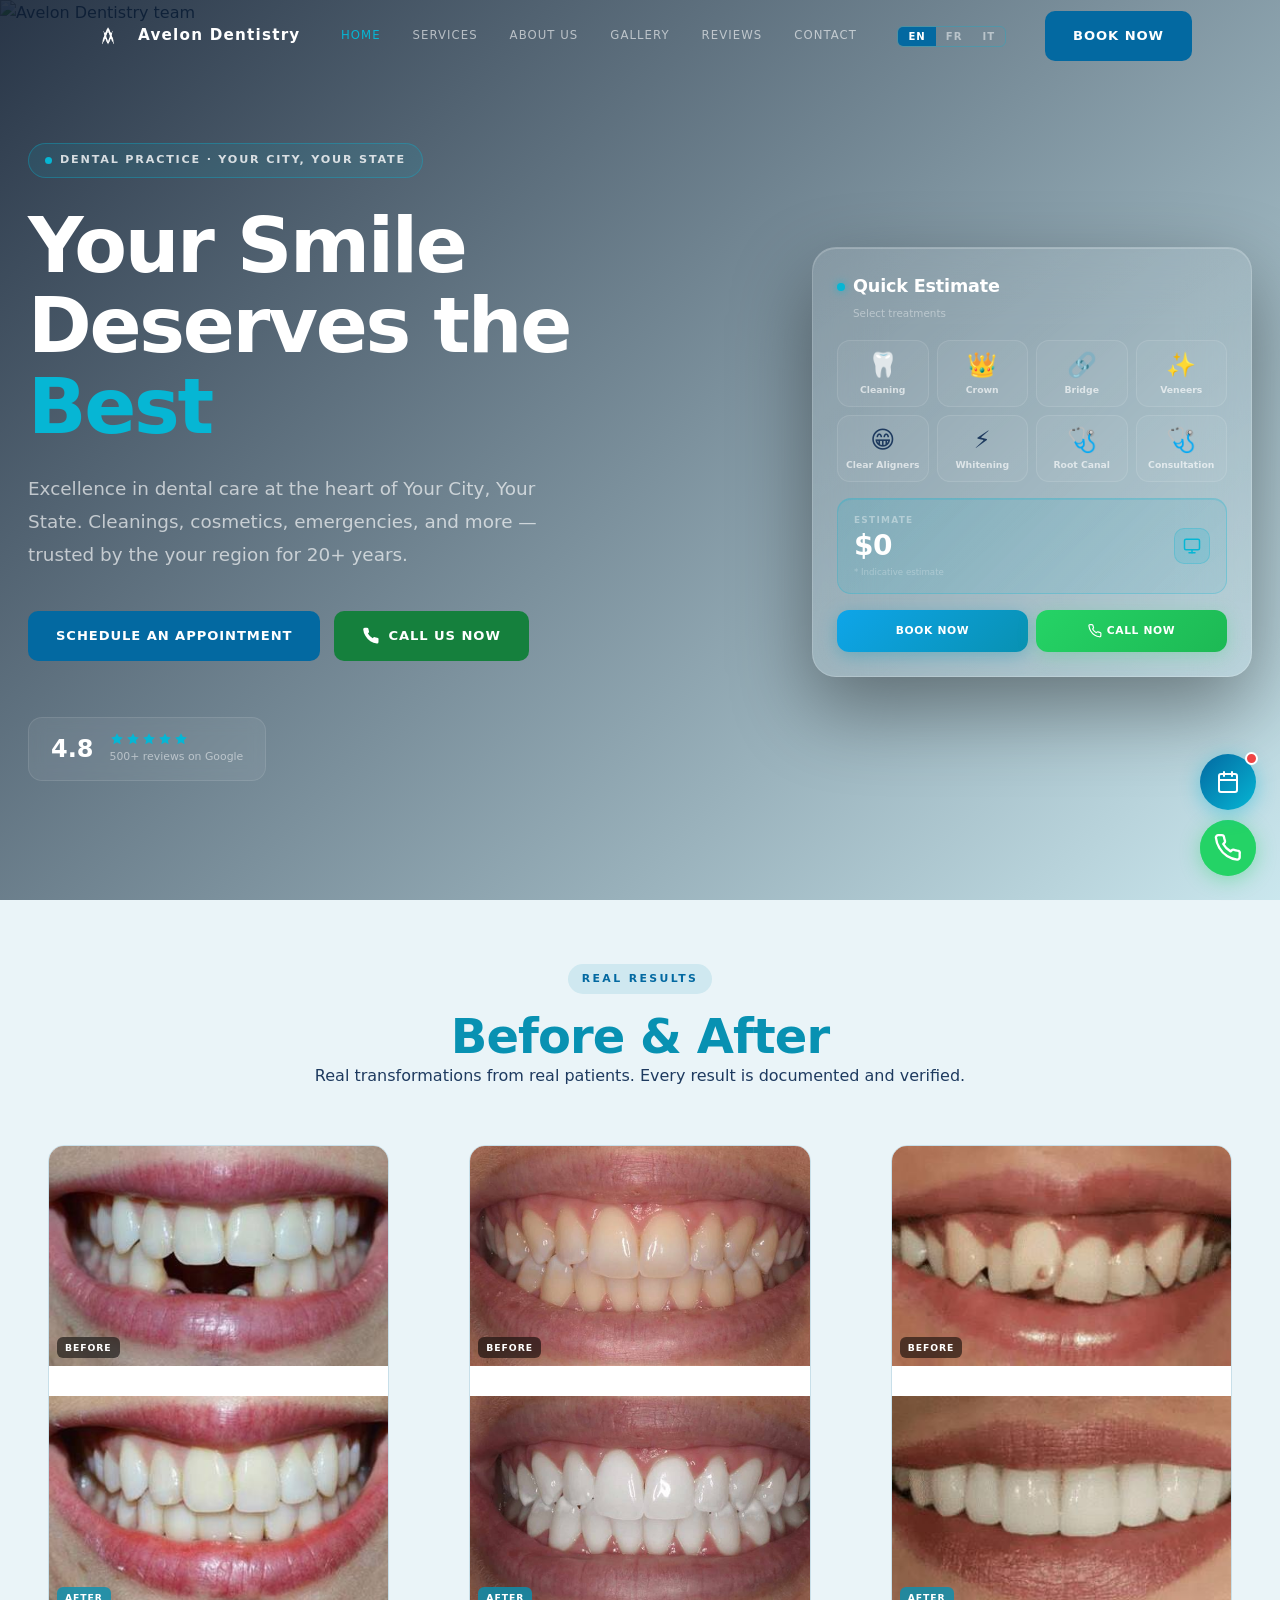
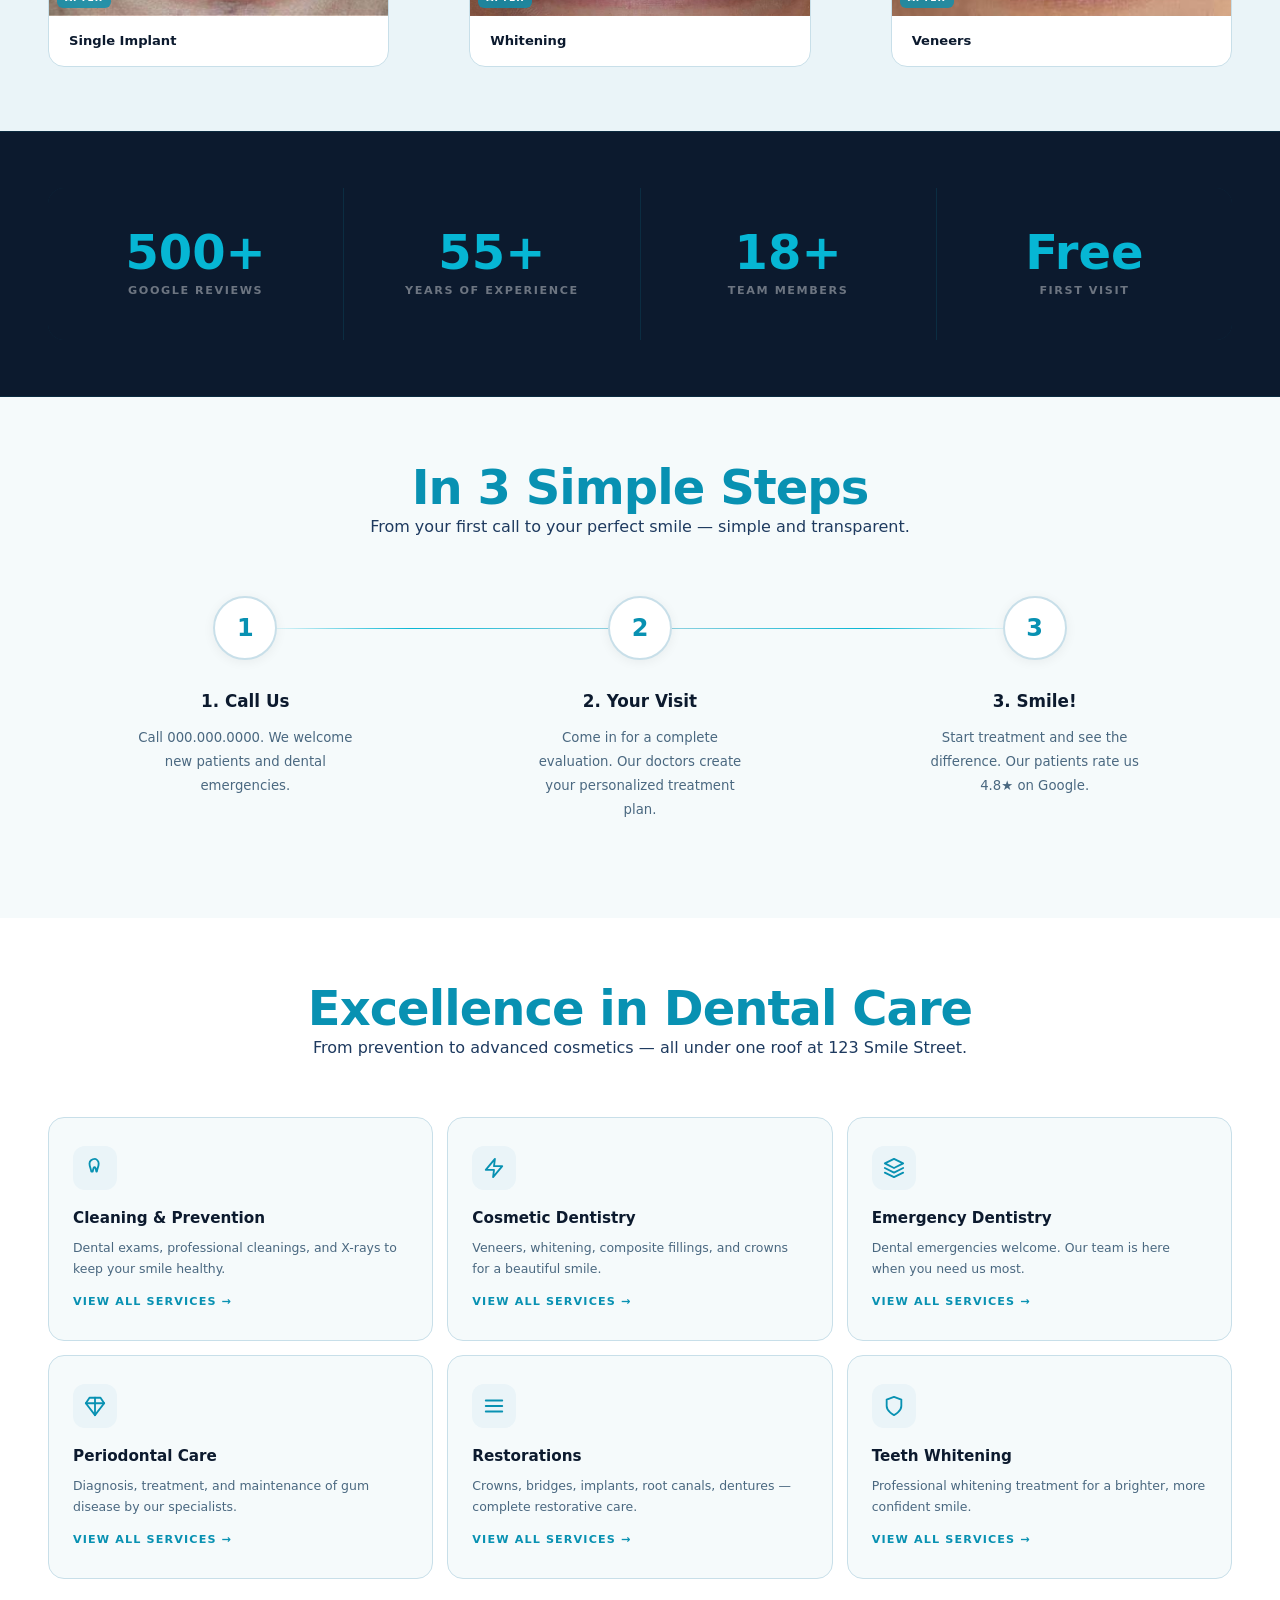
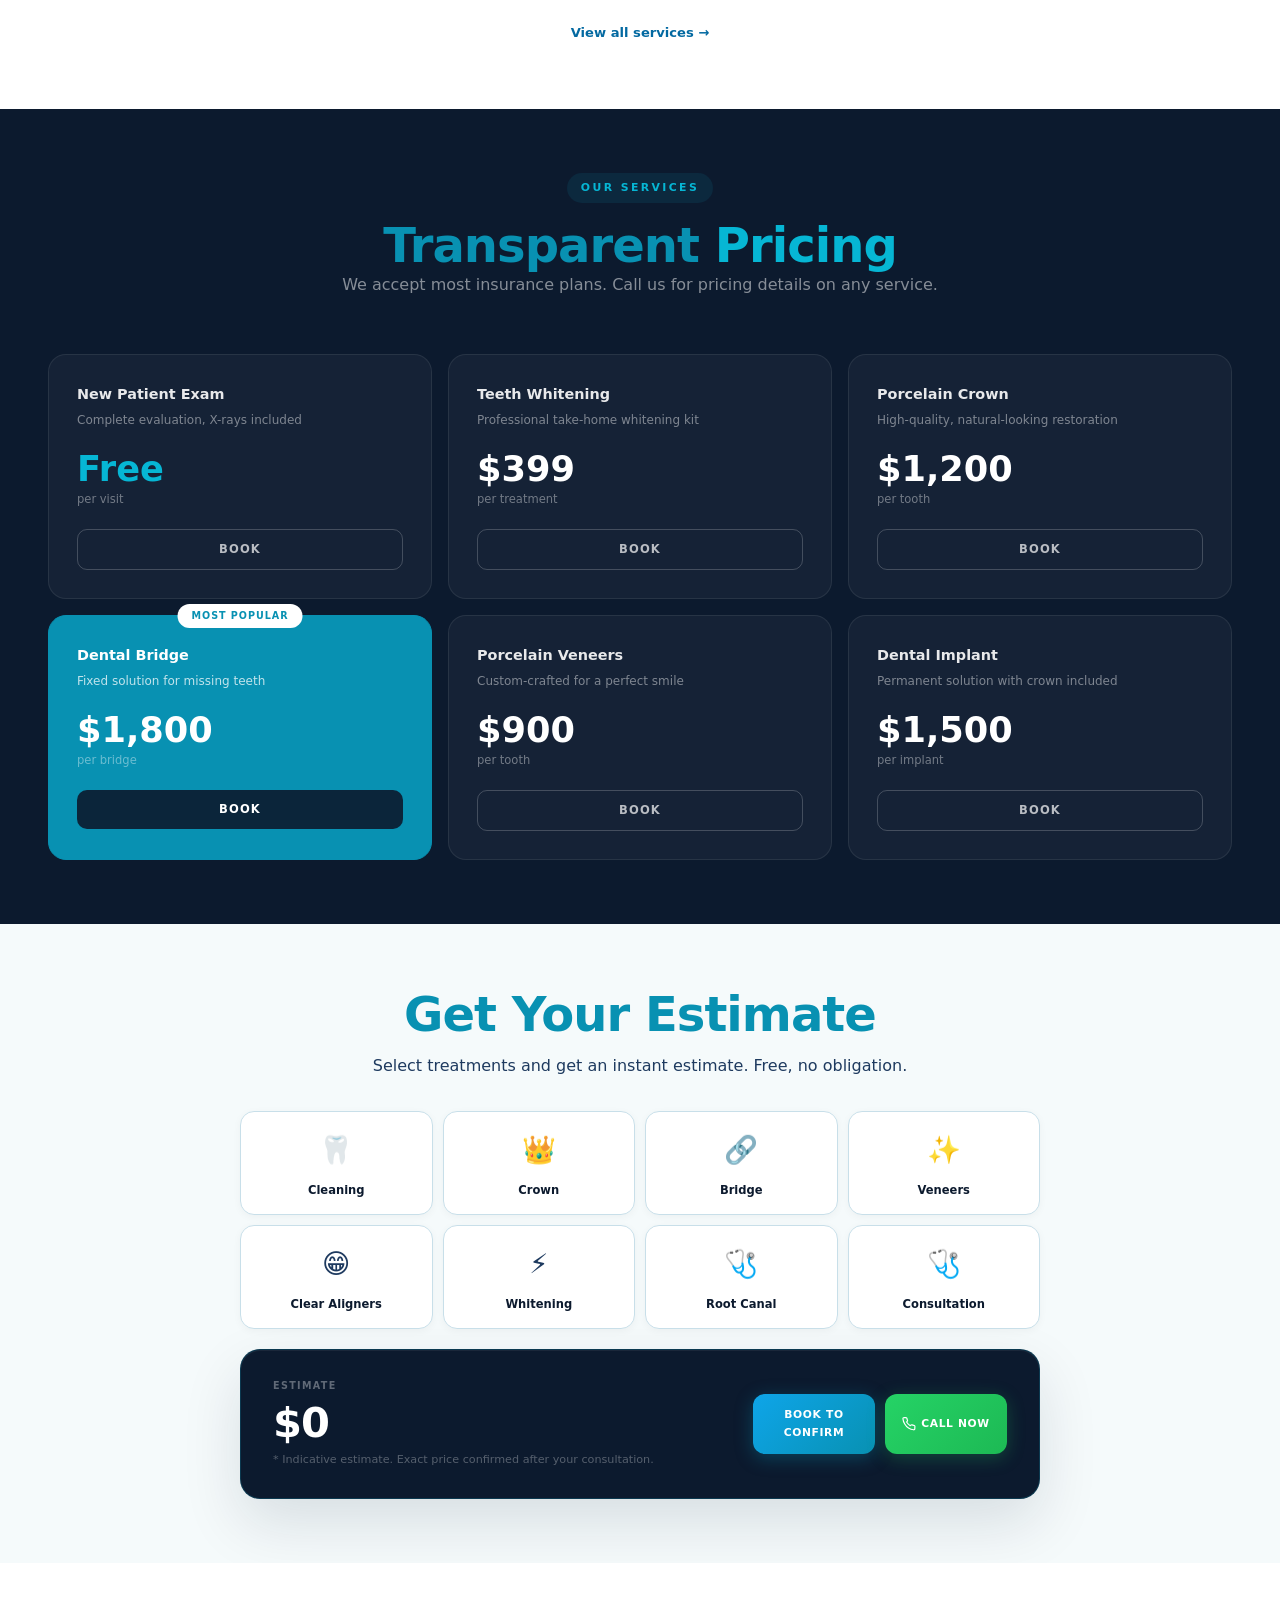
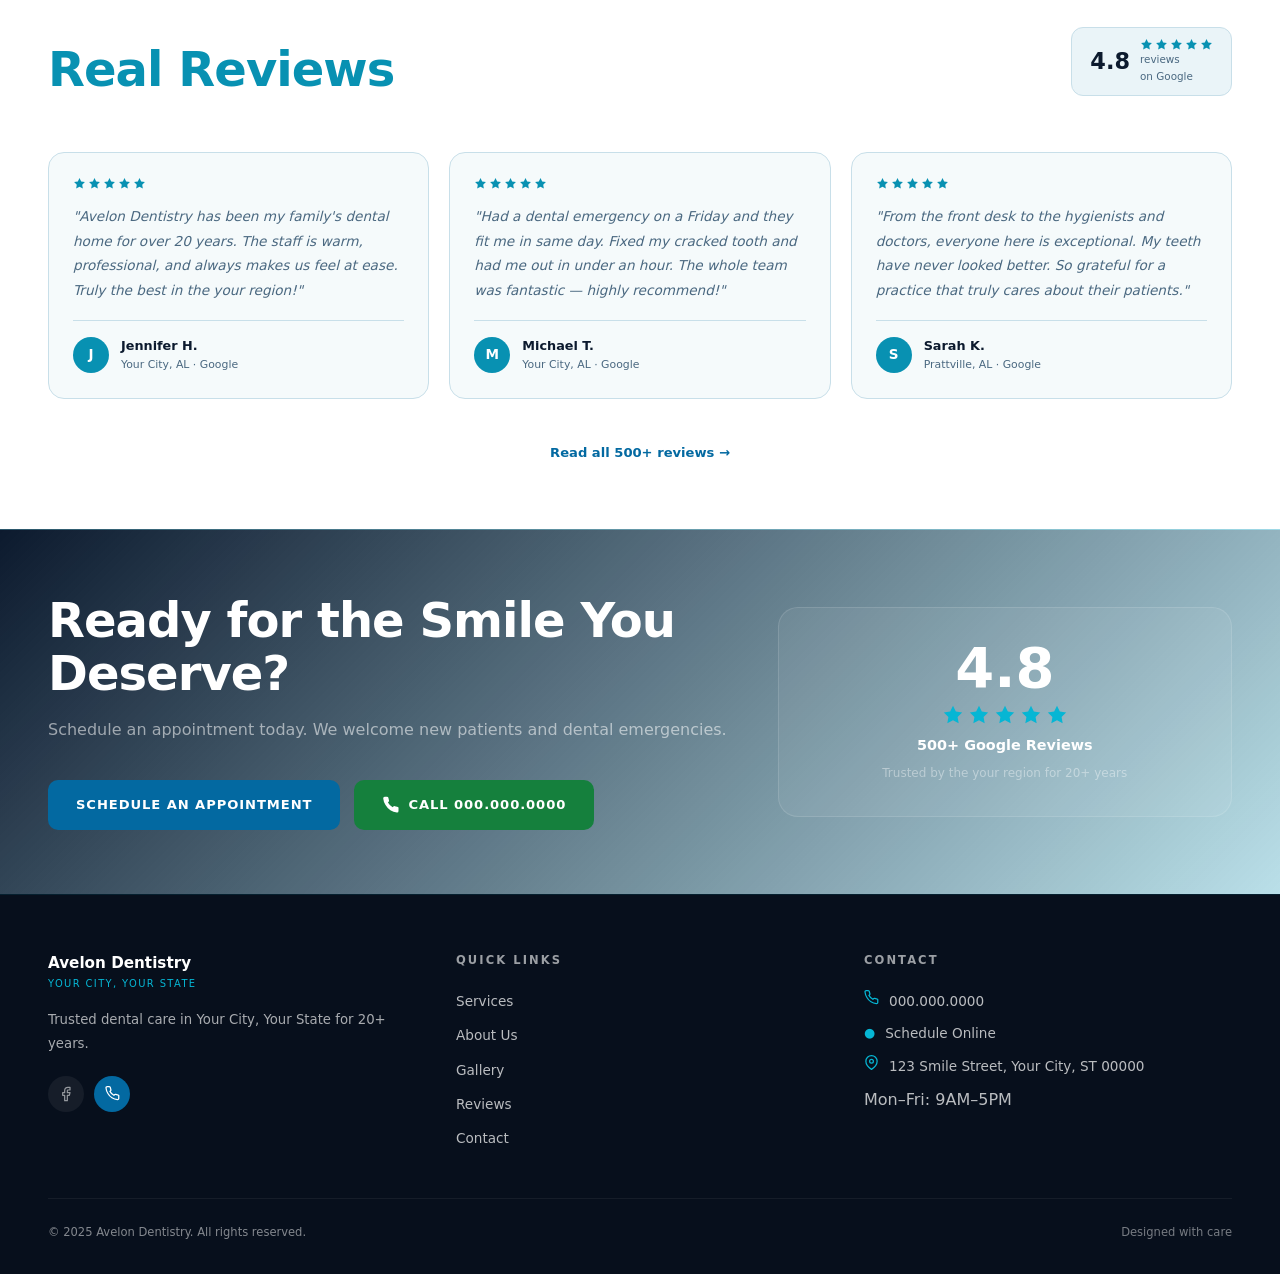
==== commit d397474f: "Use dentistlangley webp as mobile hero" ====
--- a/index.html
+++ b/index.html
@@ -9,7 +9,7 @@
   <link rel="preconnect" href="https://fonts.gstatic.com" crossorigin>
   <link rel="preload" as="font" type="font/woff2" crossorigin href="https://fonts.gstatic.com/s/plusjakartasans/v12/LDIoaomQNQcsA88c7O9yZ4KMCoOg4Ko20yw.woff2" fetchpriority="high">
   <link rel="preload" as="image" href="https://images.unsplash.com/photo-1629909613654-28e377c37b09?w=1920&q=80&fm=webp" media="(min-width:768px)" fetchpriority="high">
-  <link rel="preload" as="image" href="https://images.unsplash.com/photo-1629909613654-28e377c37b09?w=1080&q=70&fm=webp" media="(max-width:767px)" fetchpriority="high">
+  <link rel="preload" as="image" href="hero-mobile.webp" media="(max-width:767px)" fetchpriority="high">
   <style>
     @font-face{font-family:'Plus Jakarta Sans';font-style:normal;font-weight:400 800;font-display:swap;src:url('https://fonts.gstatic.com/s/plusjakartasans/v12/LDIoaomQNQcsA88c7O9yZ4KMCoOg4Ko20yw.woff2') format('woff2');unicode-range:U+0000-00FF,U+0131,U+0152-0153,U+02BB-02BC,U+02C6,U+02DA,U+02DC,U+0304,U+0308,U+0329,U+2000-206F,U+20AC,U+2122,U+2191,U+2193,U+2212,U+2215,U+FEFF,U+FFFD;}
     /* ── SHARED DESIGN SYSTEM ── */
@@ -477,7 +477,7 @@
   <div class="hero-curtain-r"></div>
   <div class="hero__bg">
     <picture>
-      <source media="(max-width:767px)" srcset="https://images.unsplash.com/photo-1629909613654-28e377c37b09?w=1080&q=70&fm=webp">
+      <source media="(max-width:767px)" srcset="hero-mobile.webp">
       <img src="https://images.unsplash.com/photo-1629909613654-28e377c37b09?w=1920&q=80&fm=webp" alt="Avelon Dentistry team" fetchpriority="high">
     </picture>
   </div>
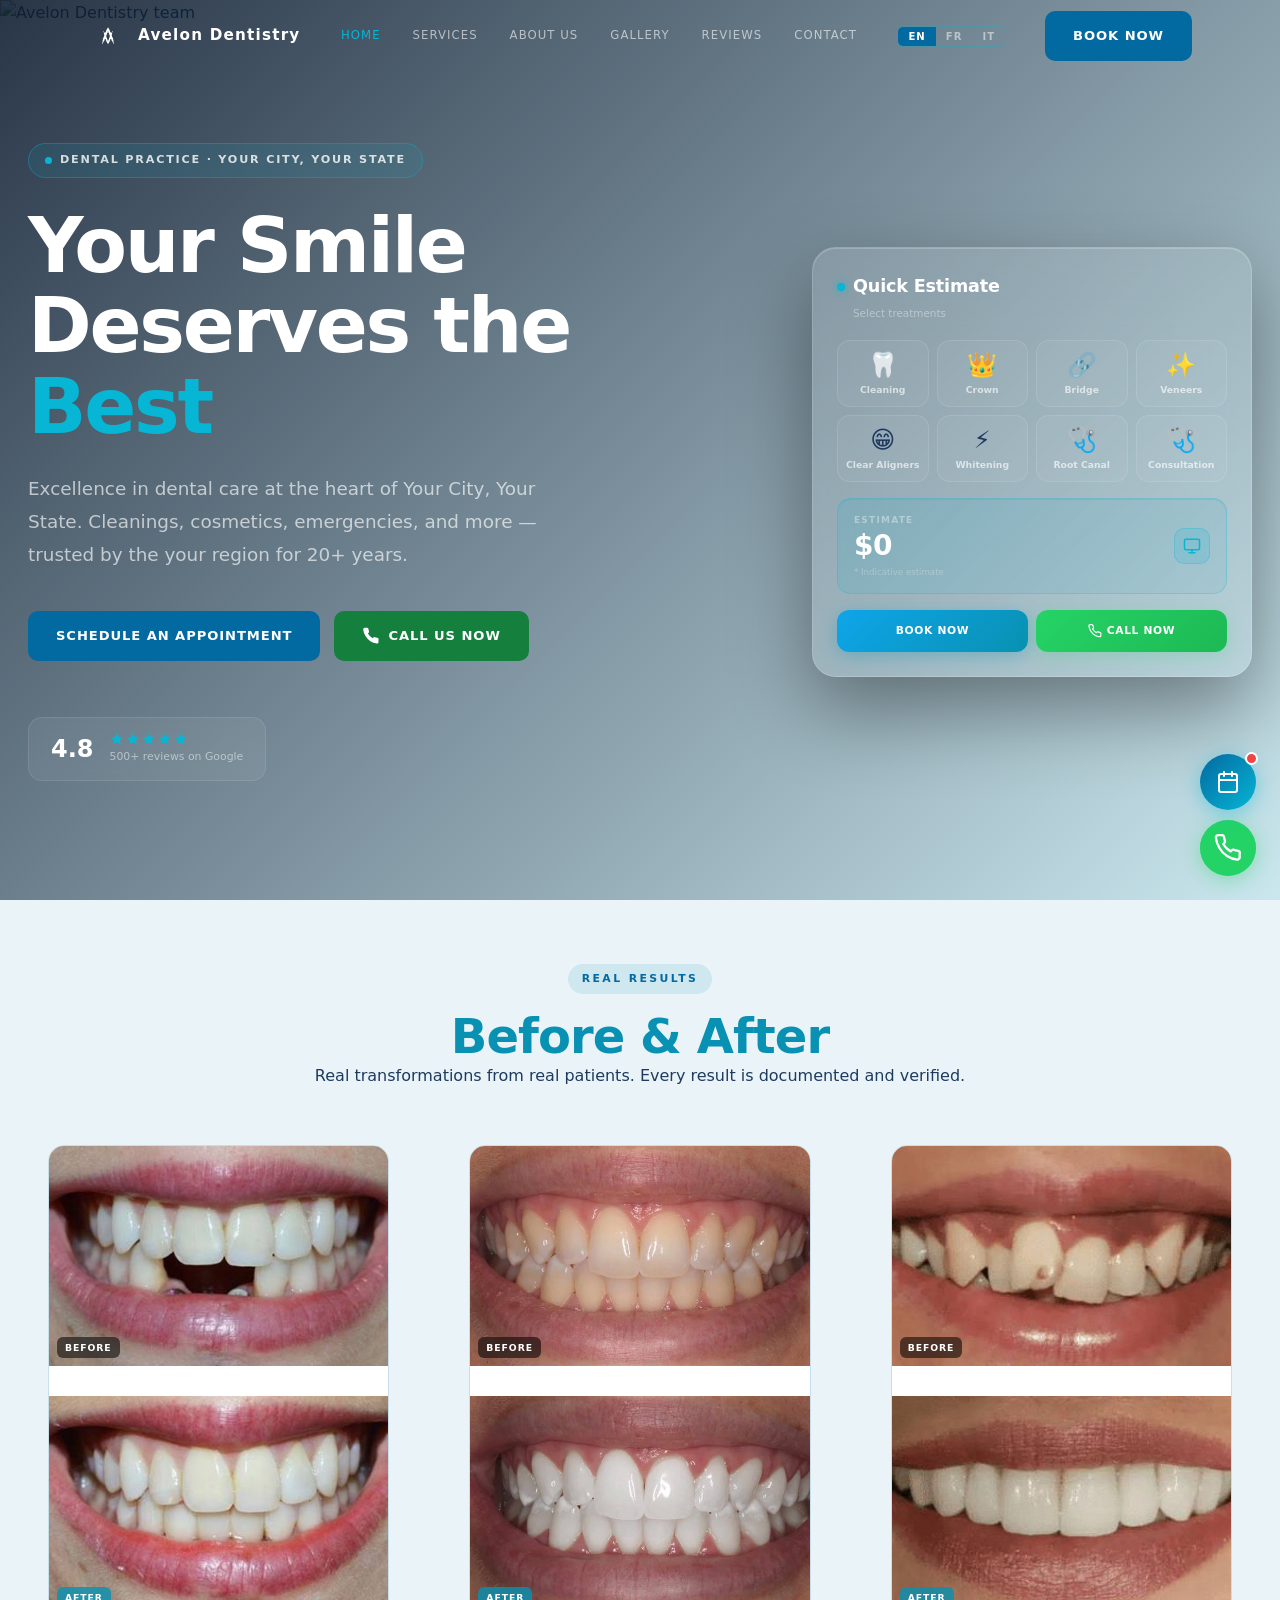
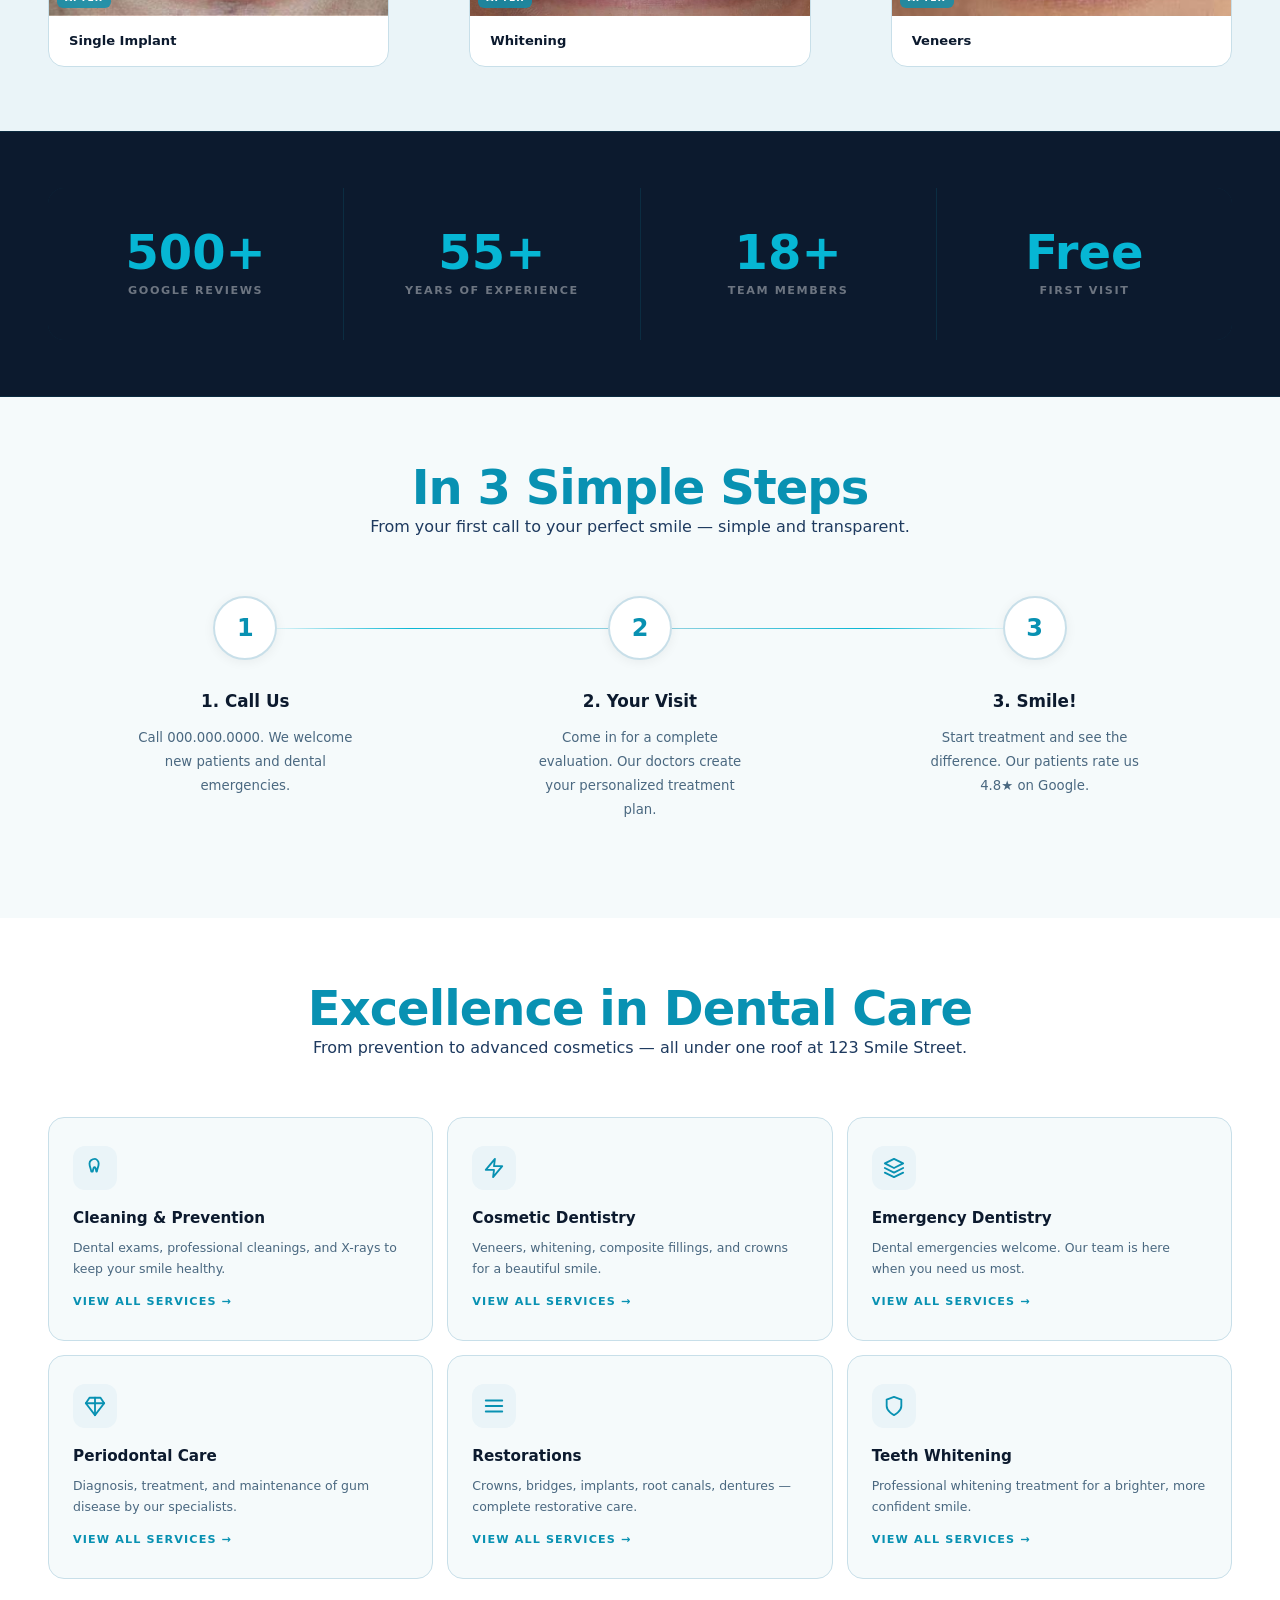
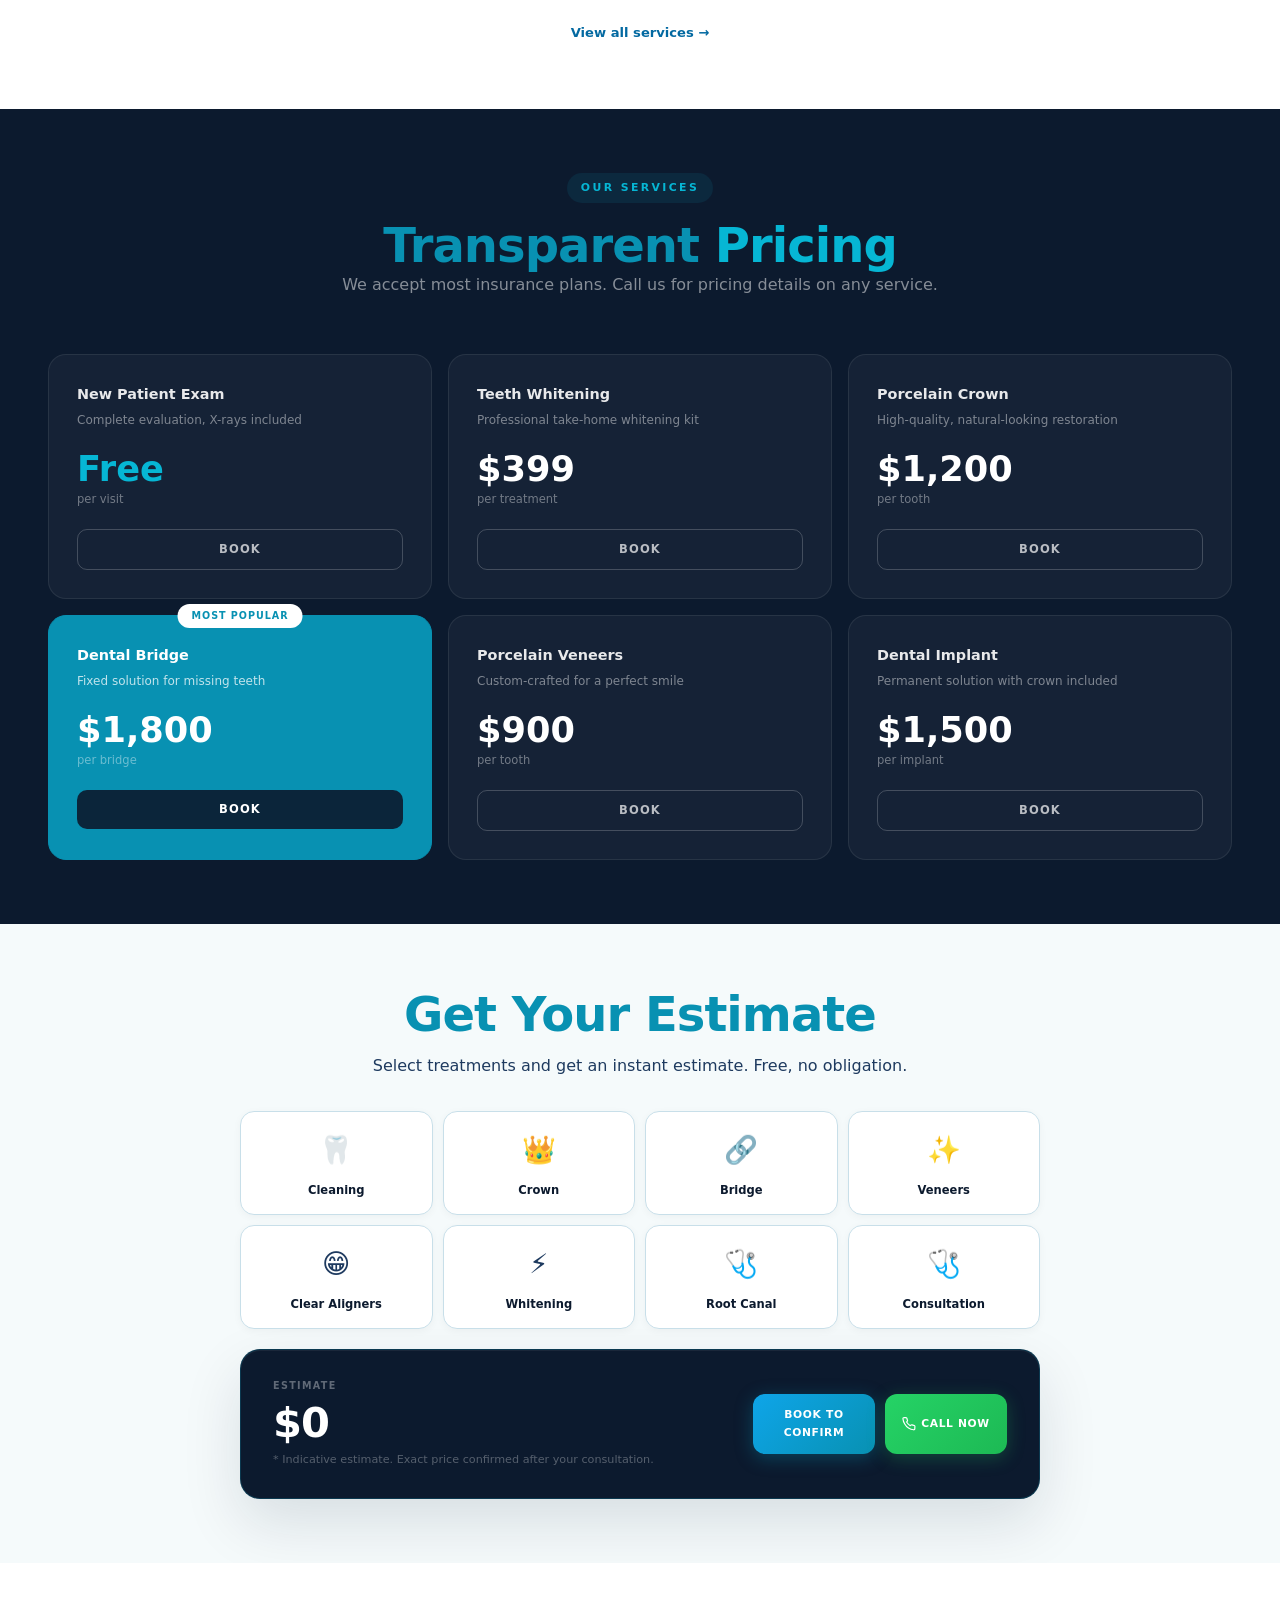
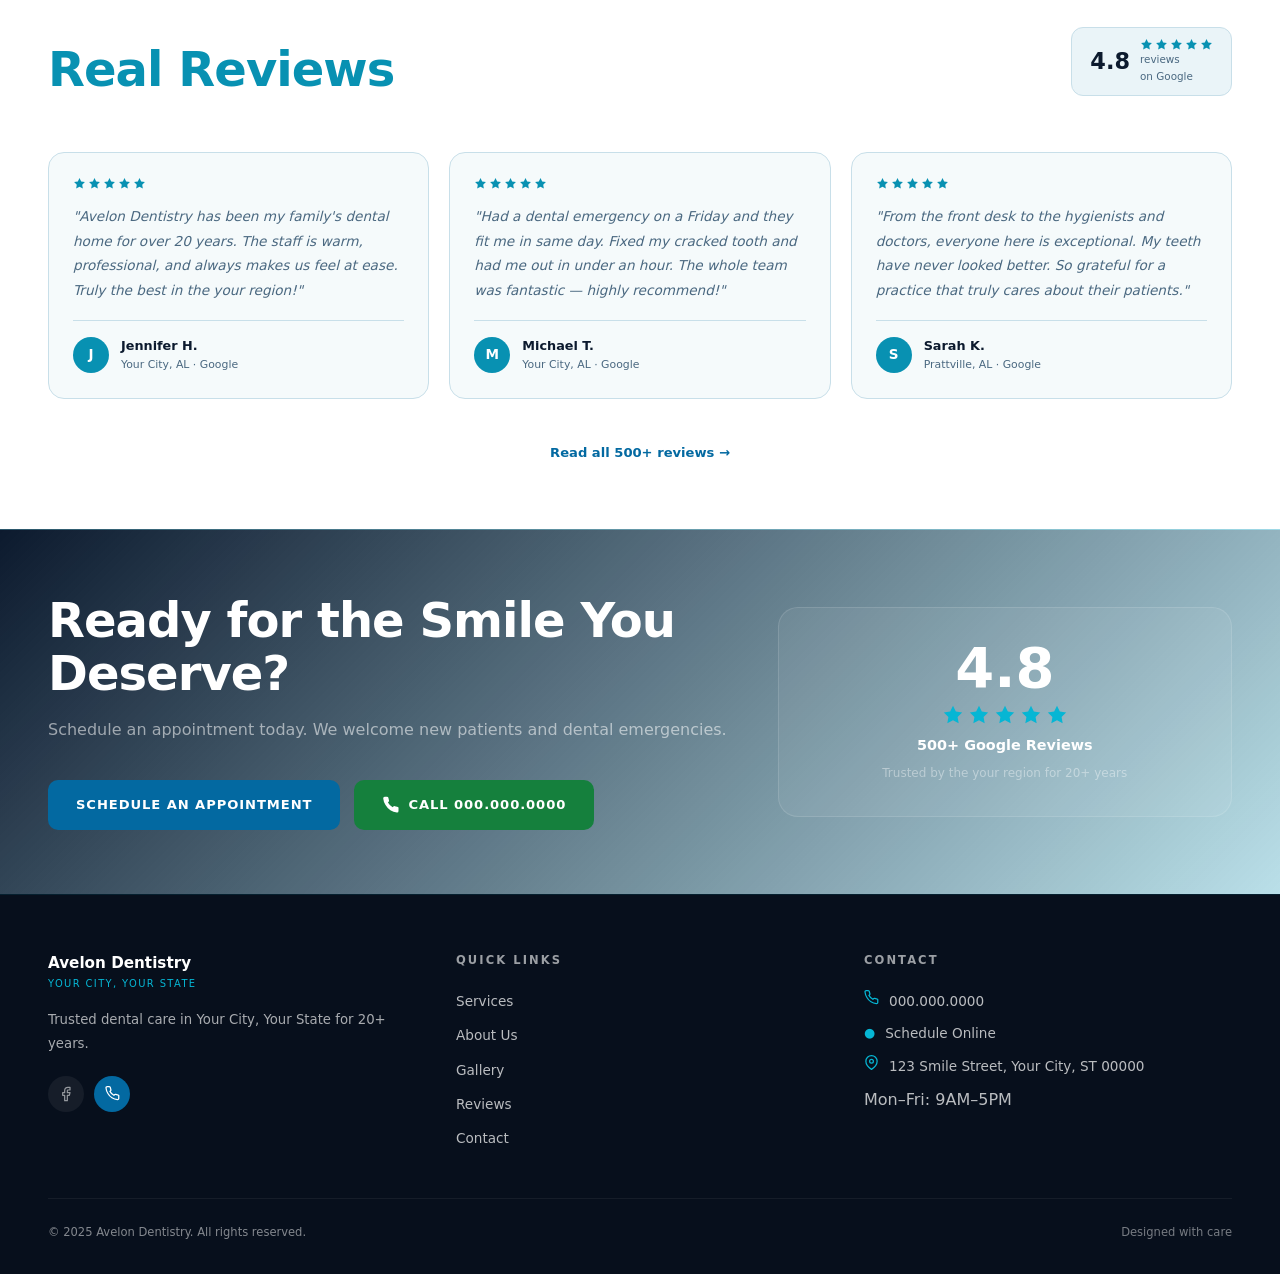
==== commit 7bb4f28a: "Mobile: move hero quote widget below the hero (dark slot) so hero doesn't extend; stays in hero on d" ====
--- a/index.html
+++ b/index.html
@@ -138,6 +138,9 @@
     .hero__right    { animation:heroSlideRight 0.85s var(--ease-out) 1.5s backwards; }
     /* Hero inline quote widget */
     .hq-card { background:linear-gradient(145deg,rgba(255,255,255,0.10) 0%,rgba(255,255,255,0.05) 100%); backdrop-filter:blur(32px); -webkit-backdrop-filter:blur(32px); border:1px solid rgba(255,255,255,0.16); border-radius:24px; padding:24px; box-shadow:inset 0 1px 0 rgba(255,255,255,0.2),0 32px 80px rgba(0,0,0,0.4); }
+    /* Mobile-only quote slot below hero (dark bg keeps glass card readable) */
+    #hero-quote-mobile { display:none; }
+    #hero-quote-mobile.has-quote { display:block; background:var(--dark); padding:28px var(--gutter); }
     .hq-title { font-size:1.1rem; font-weight:800; letter-spacing:-0.01em; color:#fff; margin-bottom:4px; display:flex; align-items:center; gap:8px; }
     .hq-title::before { content:''; display:inline-block; width:8px; height:8px; border-radius:50%; background:#06B6D4; box-shadow:0 0 8px rgba(6,182,212,0.8); flex-shrink:0; }
     .hq-subtitle { font-size:0.65rem; font-weight:500; color:rgba(255,255,255,0.4); margin-bottom:18px; padding-left:16px; }
@@ -543,6 +546,9 @@
     </div>
   </div>
 </section>
+
+<!-- Mobile-only slot: quote widget gets moved here below the hero -->
+<div id="hero-quote-mobile"></div>
 
 <!-- ===== 2. BEFORE & AFTER ===== -->
 <section id="ba">
@@ -1647,6 +1653,24 @@
     // Chat status language
     updateChatLangUI();
   });
+
+  // Move the quote widget below the hero on mobile, keep it in the hero on desktop
+  (function() {
+    const mq = window.matchMedia('(max-width: 767px)');
+    const quote = document.querySelector('.hero__right');
+    const heroInner = document.querySelector('.hero__inner');
+    const slot = document.getElementById('hero-quote-mobile');
+    if (!quote || !heroInner || !slot) return;
+    function placeQuote() {
+      if (mq.matches) {
+        if (quote.parentElement !== slot) { slot.appendChild(quote); slot.classList.add('has-quote'); }
+      } else {
+        if (quote.parentElement !== heroInner) { heroInner.appendChild(quote); slot.classList.remove('has-quote'); }
+      }
+    }
+    placeQuote();
+    mq.addEventListener ? mq.addEventListener('change', placeQuote) : mq.addListener(placeQuote);
+  })();
 });
 </script>
 </body>
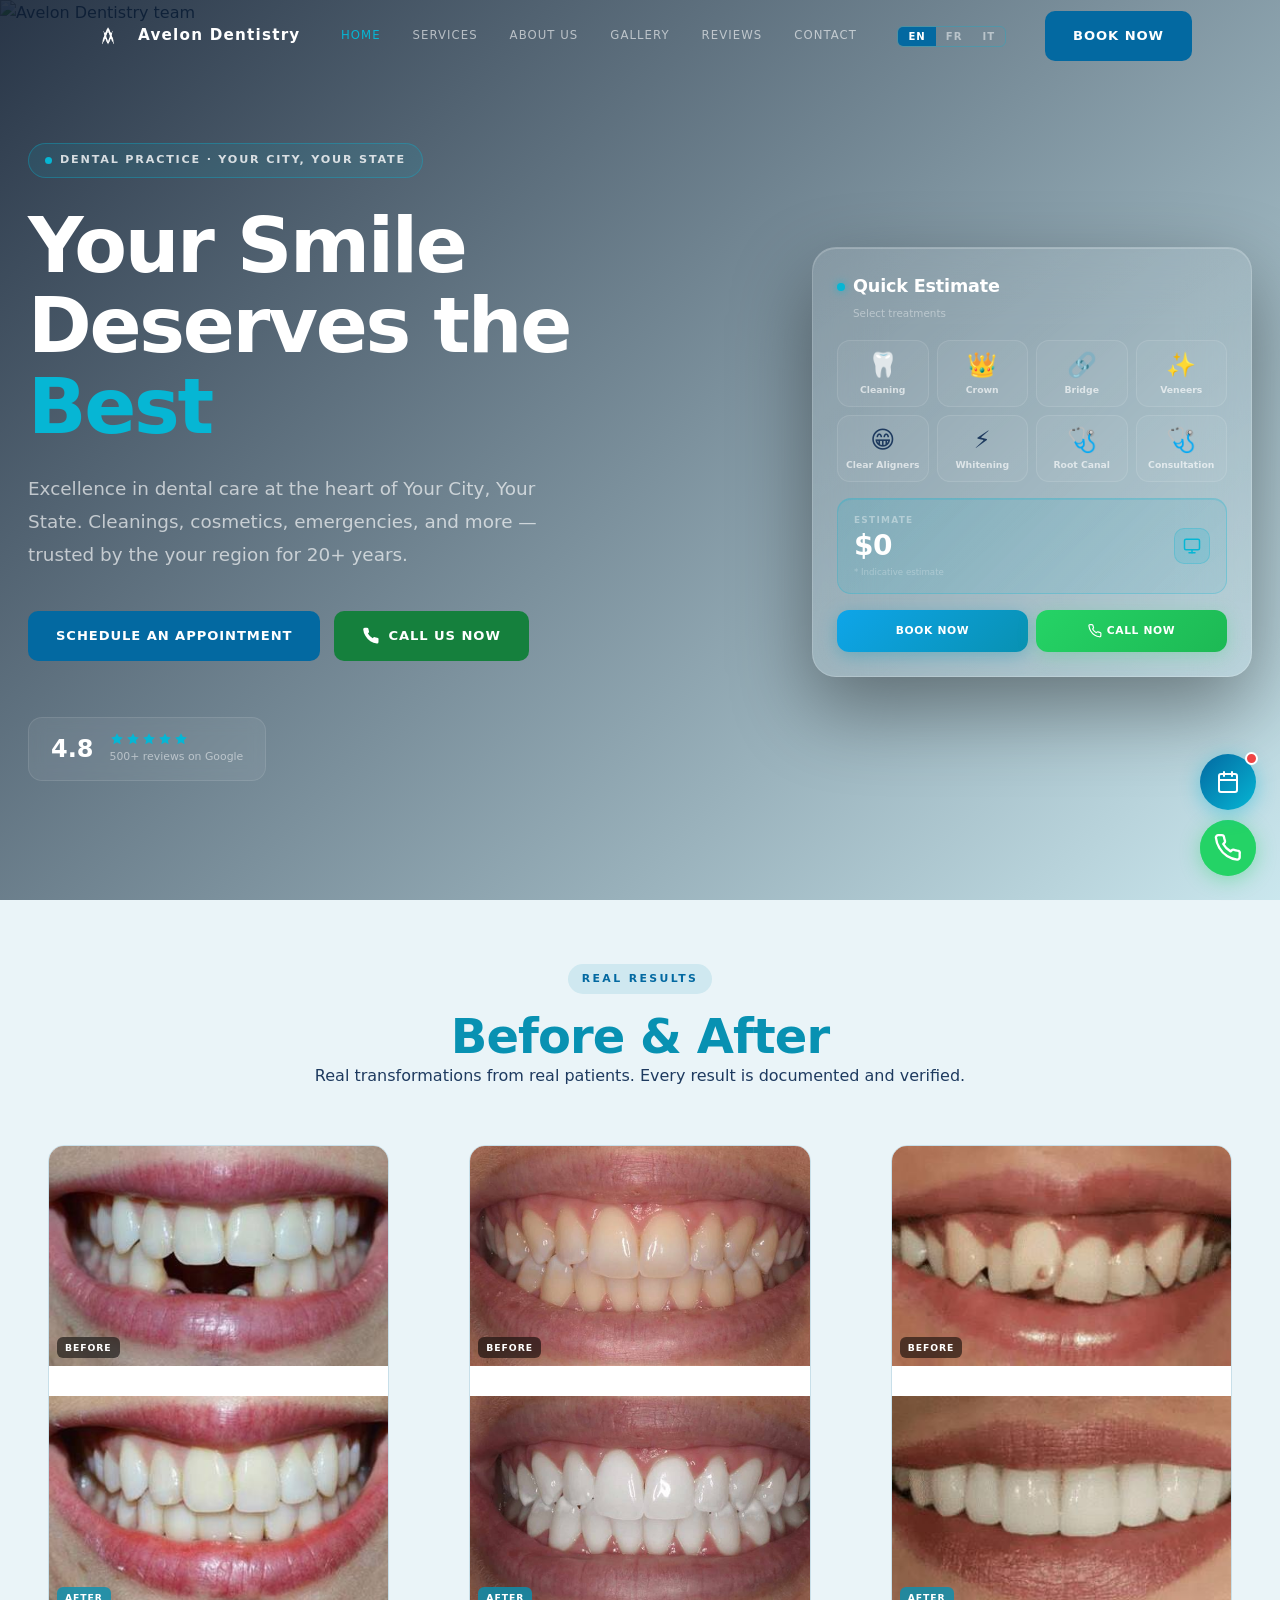
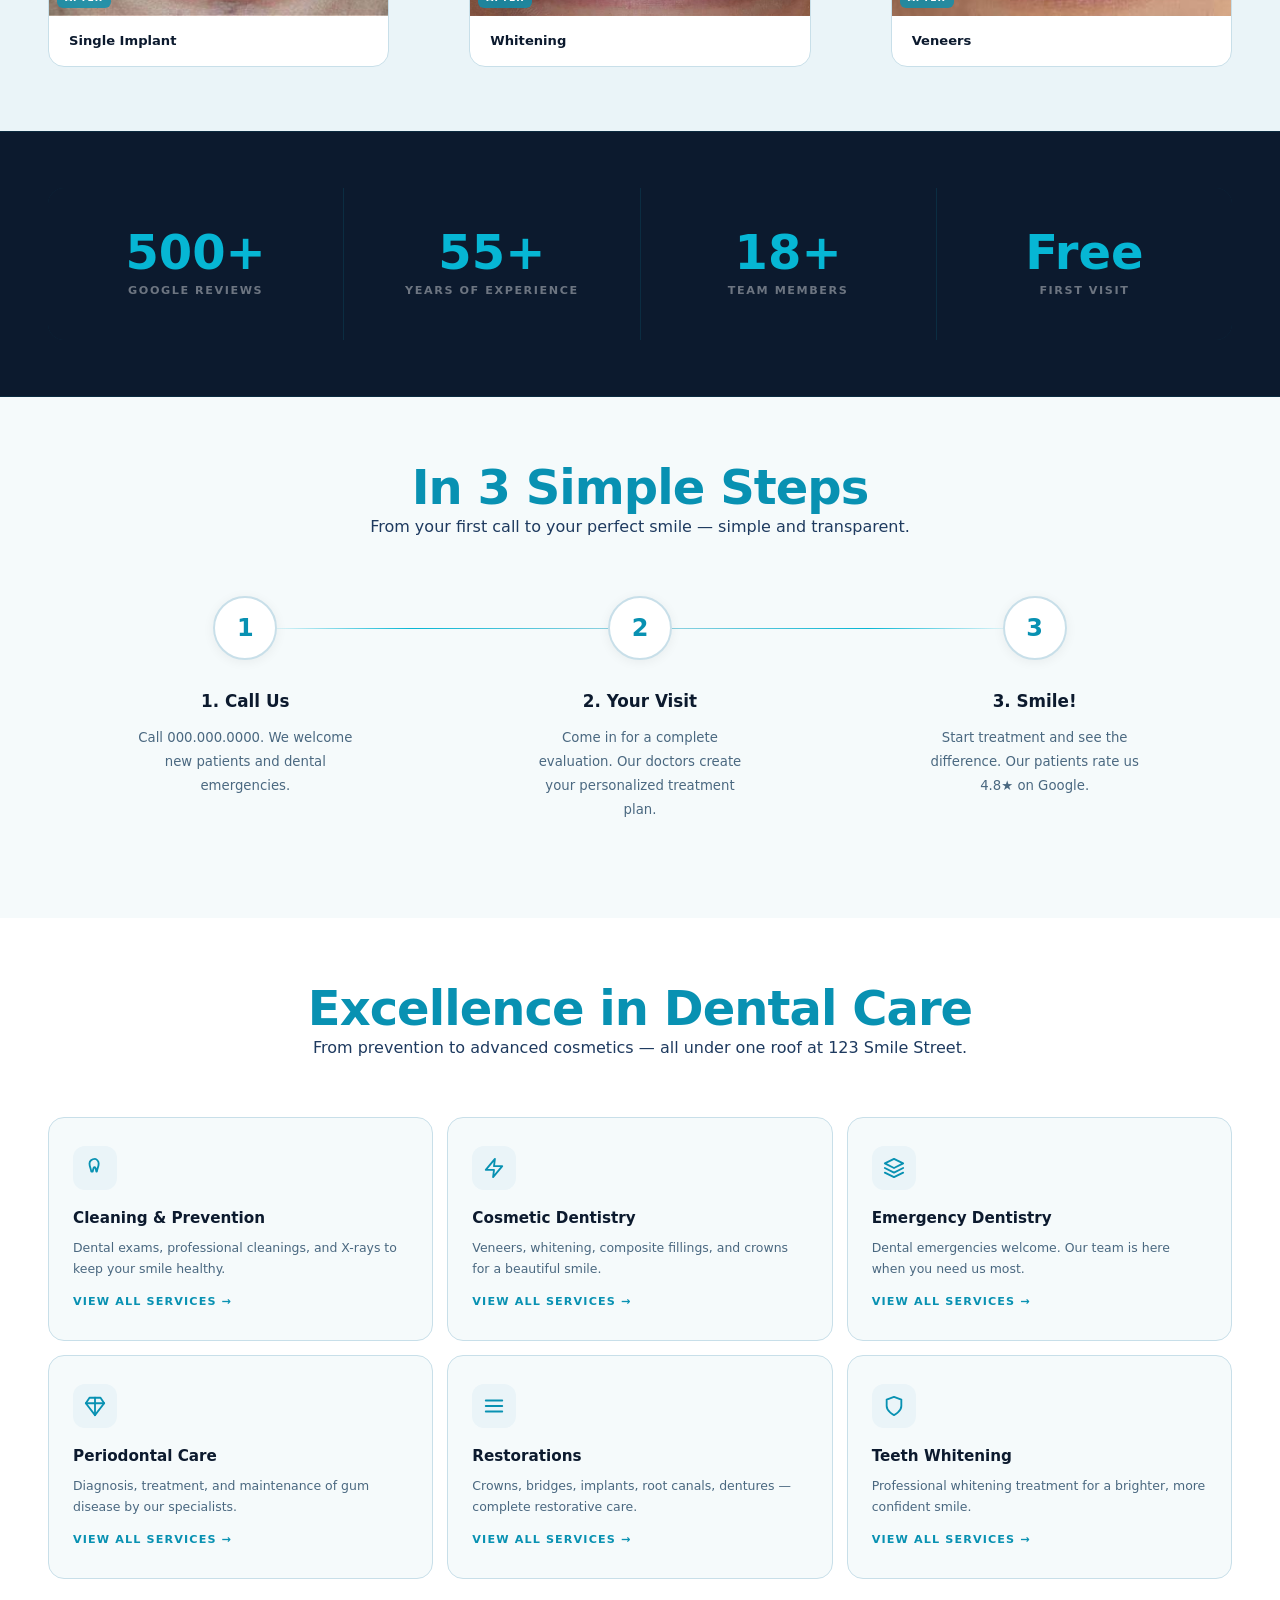
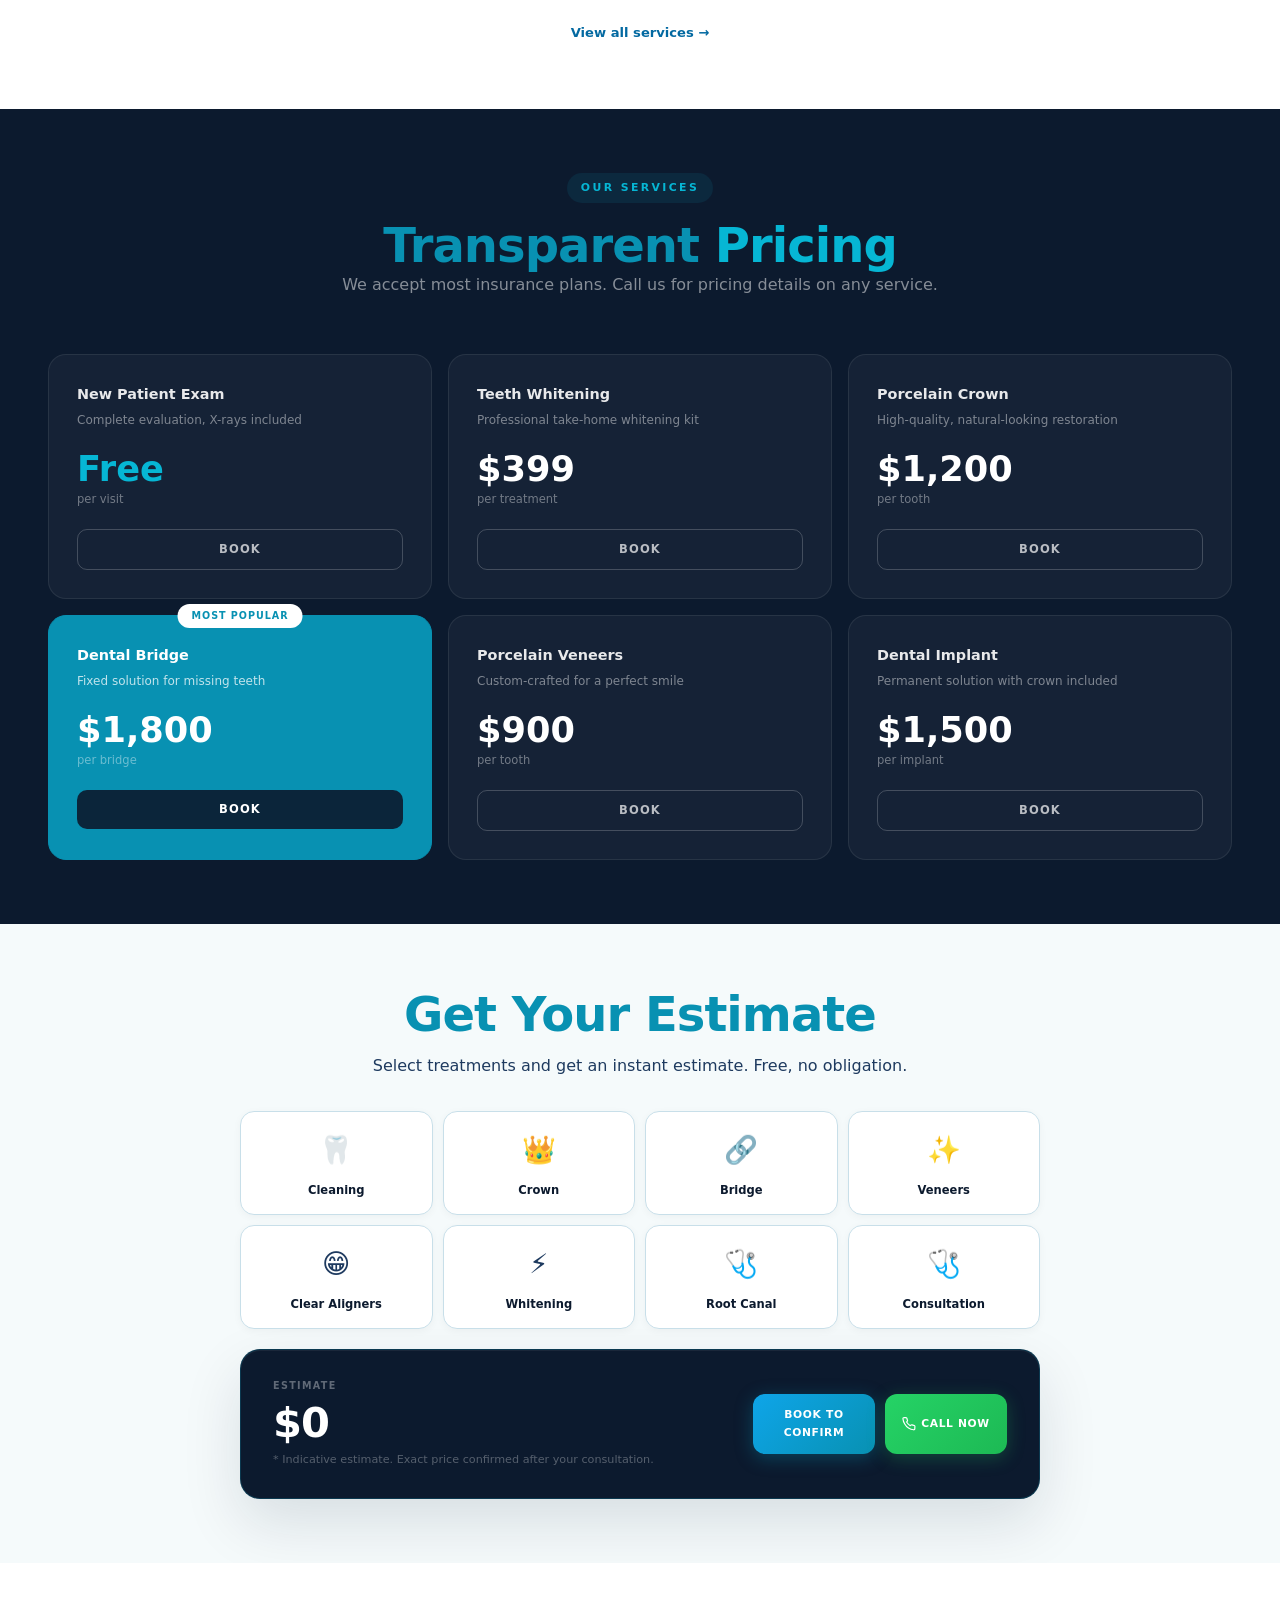
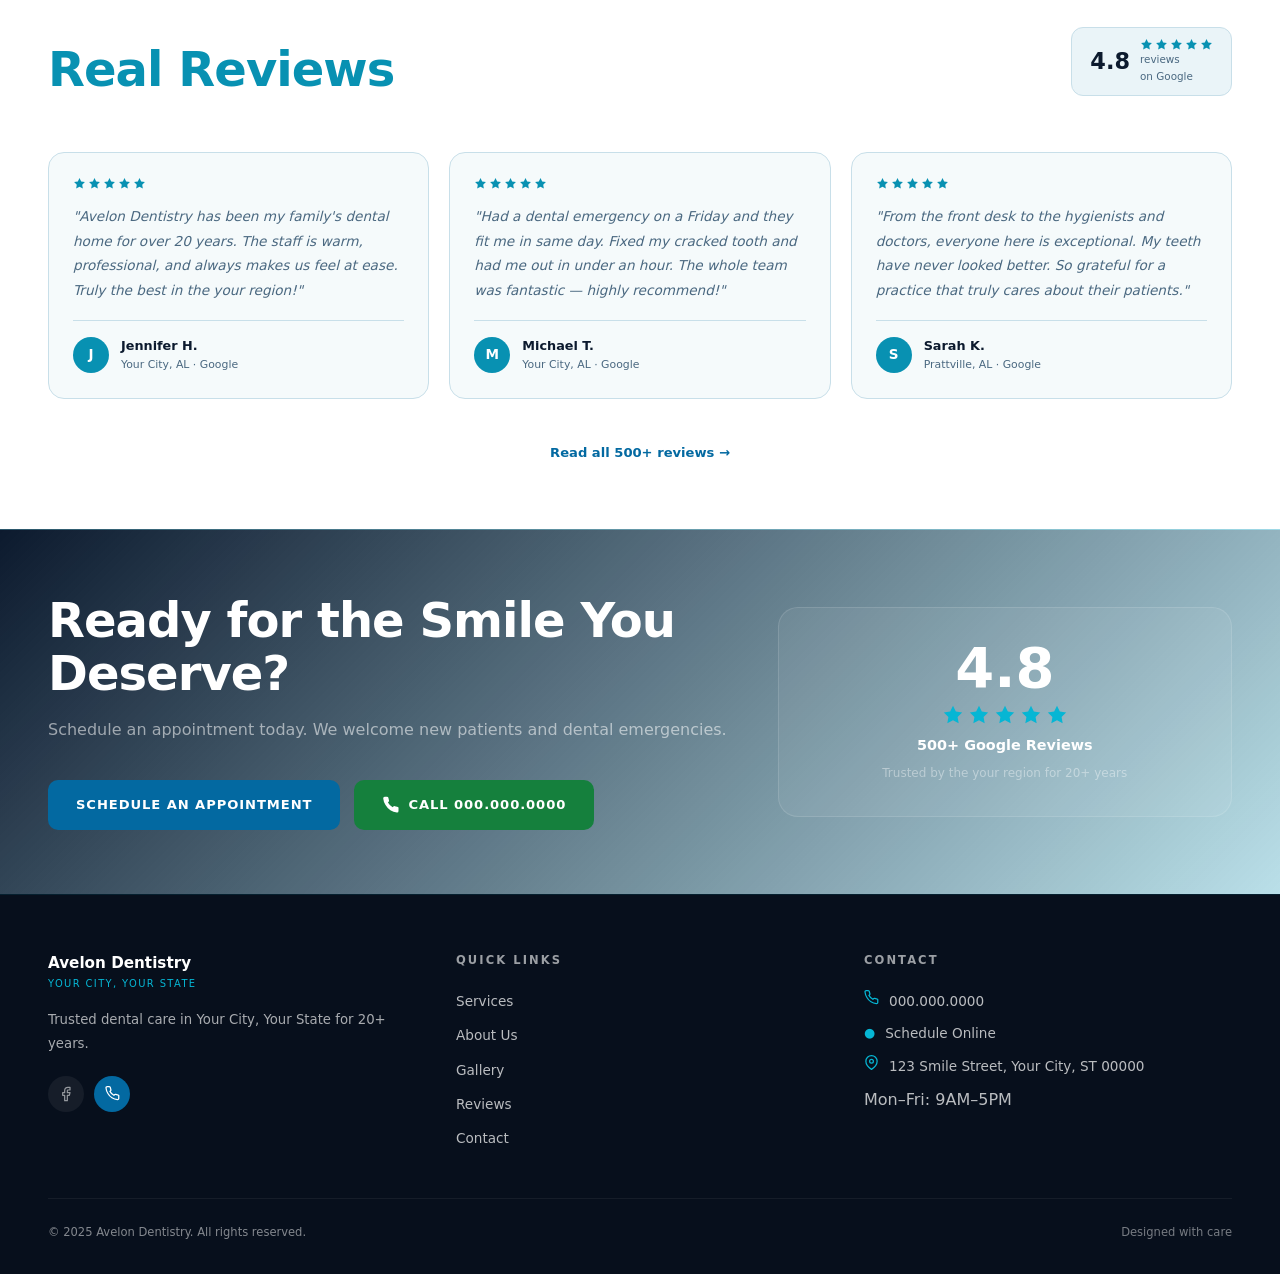
==== commit f760d3fd: "Chat: fix greeting (drop leftover name Amy + dedupe clinic name) and tighten panel empty space" ====
--- a/index.html
+++ b/index.html
@@ -378,7 +378,7 @@
 
     .chat-msgs {
       flex:1; overflow-y:auto; padding:16px; display:flex; flex-direction:column;
-      gap:10px; min-height:180px; max-height:260px; scroll-behavior:smooth;
+      gap:10px; min-height:120px; max-height:300px; scroll-behavior:smooth;
     }
     .chat-msgs::-webkit-scrollbar { width:4px; }
     .chat-msgs::-webkit-scrollbar-thumb { background:#e2e8f0; border-radius:2px; }
@@ -1325,7 +1325,7 @@
 const CHAT_T = {
   en: {
     status:'● Available now',
-    welcome:"Hello! 👋 Thank you for contacting Avelon Dentistry. I'm Amy, your scheduling assistant at Avelon Dentistry. What's your name?",
+    welcome:"Hello! 👋 Thanks for contacting Avelon Dentistry. I'm your scheduling assistant — what's your name?",
     serviceQ: n=>`Nice to meet you, ${n}! What can we help you with today?`,
     dateQ: s=>`Great choice! Which day works best for your ${s} appointment?`,
     timeQ: d=>`Perfect! What time works for you on ${d}?`,
@@ -1342,7 +1342,7 @@
   },
   fr: {
     status:'● Disponible maintenant',
-    welcome:"Bonjour! 👋 Merci de contacter Avelon Dentistry. Je suis Amy, votre assistante de planification chez Avelon Dentistry. Puis-je avoir votre prénom?",
+    welcome:"Bonjour! 👋 Merci de contacter Avelon Dentistry. Je suis votre assistante de planification — puis-je avoir votre prénom?",
     serviceQ:n=>`Ravi de vous rencontrer, ${n}! Que pouvons-nous faire pour vous aujourd'hui?`,
     dateQ:s=>`Excellent! Quel jour vous convient pour votre rendez-vous ${s}?`,
     timeQ:d=>`Parfait! À quelle heure le ${d}?`,
@@ -1359,7 +1359,7 @@
   },
   it: {
     status:'● Disponibile ora',
-    welcome:"Ciao! 👋 Grazie per aver contattato Avelon Dentistry. Sono Amy, la tua assistente di prenotazione di Avelon Dentistry. Come ti chiami?",
+    welcome:"Ciao! 👋 Grazie per aver contattato Avelon Dentistry. Sono la tua assistente di prenotazione — come ti chiami?",
     serviceQ:n=>`Piacere, ${n}! Come possiamo aiutarti oggi?`,
     dateQ:s=>`Ottima scelta! Quale giorno preferisci per ${s}?`,
     timeQ:d=>`Perfetto! A che ora il ${d}?`,
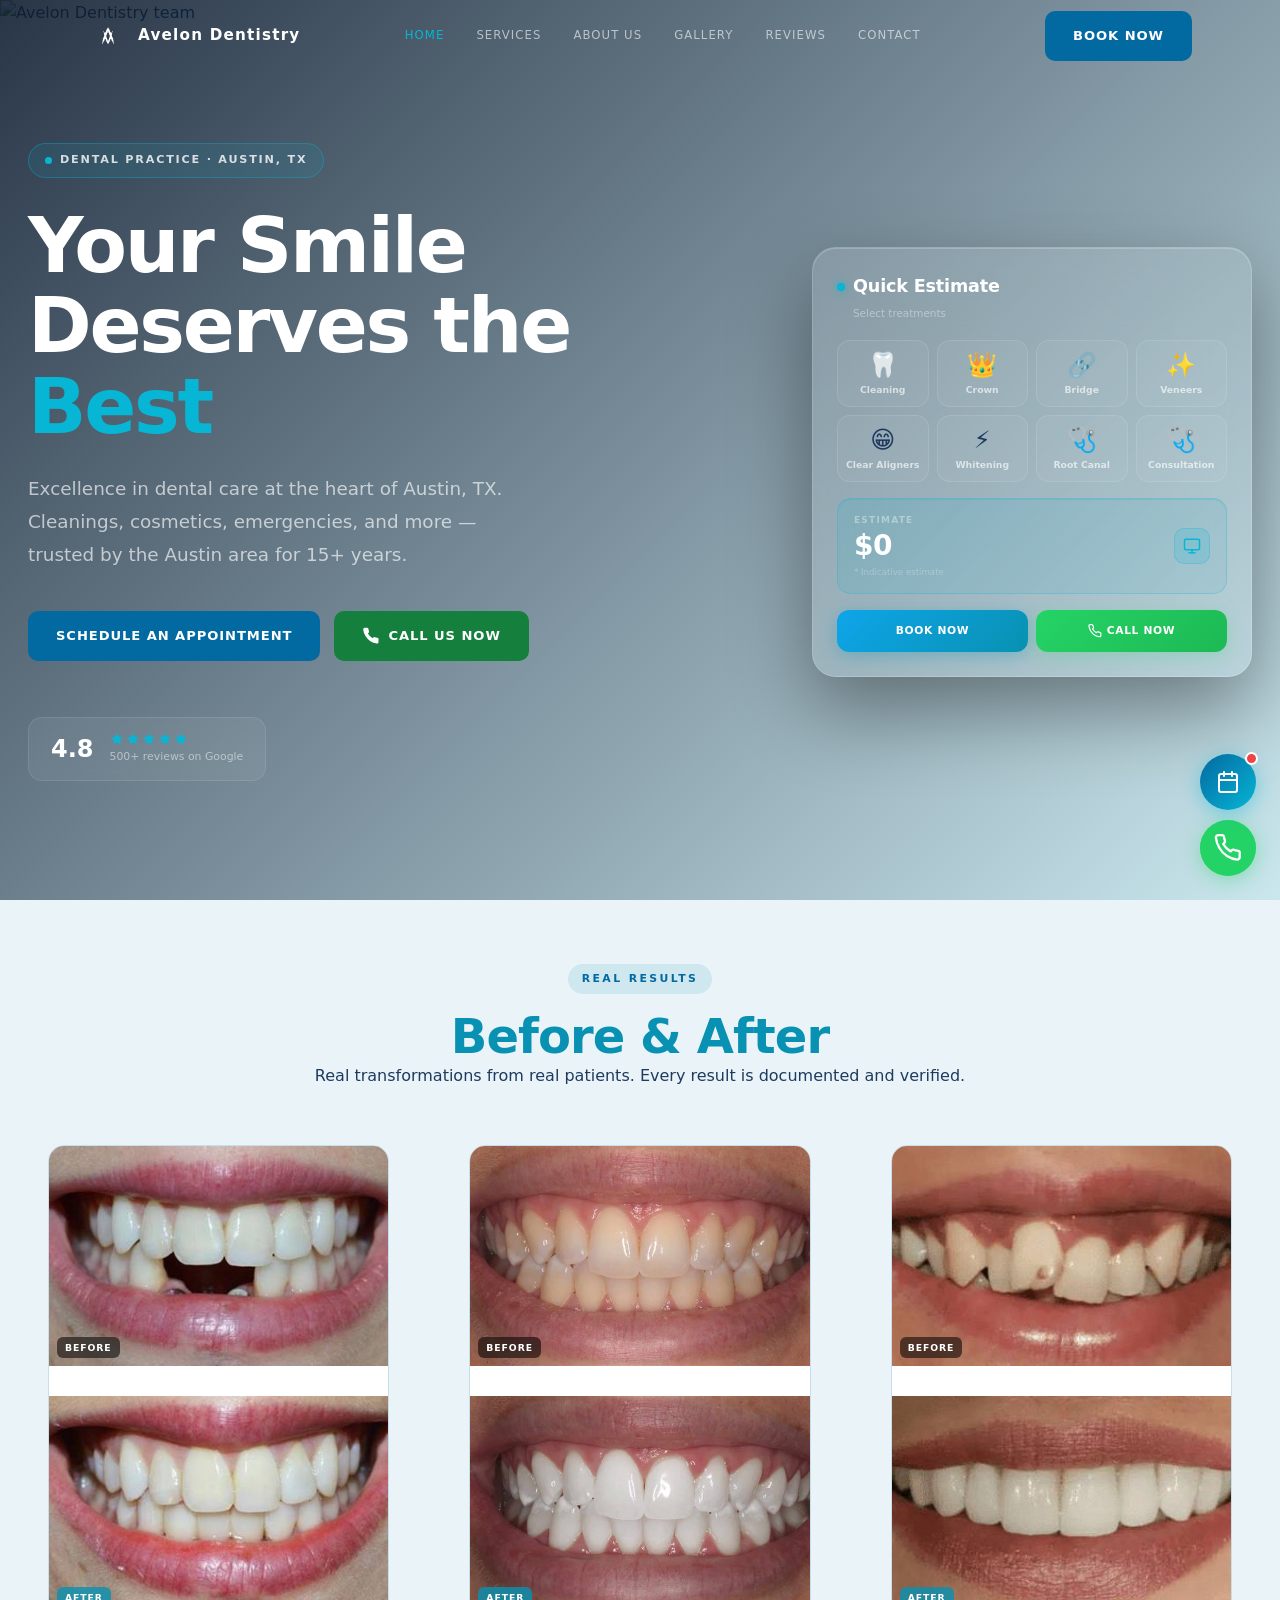
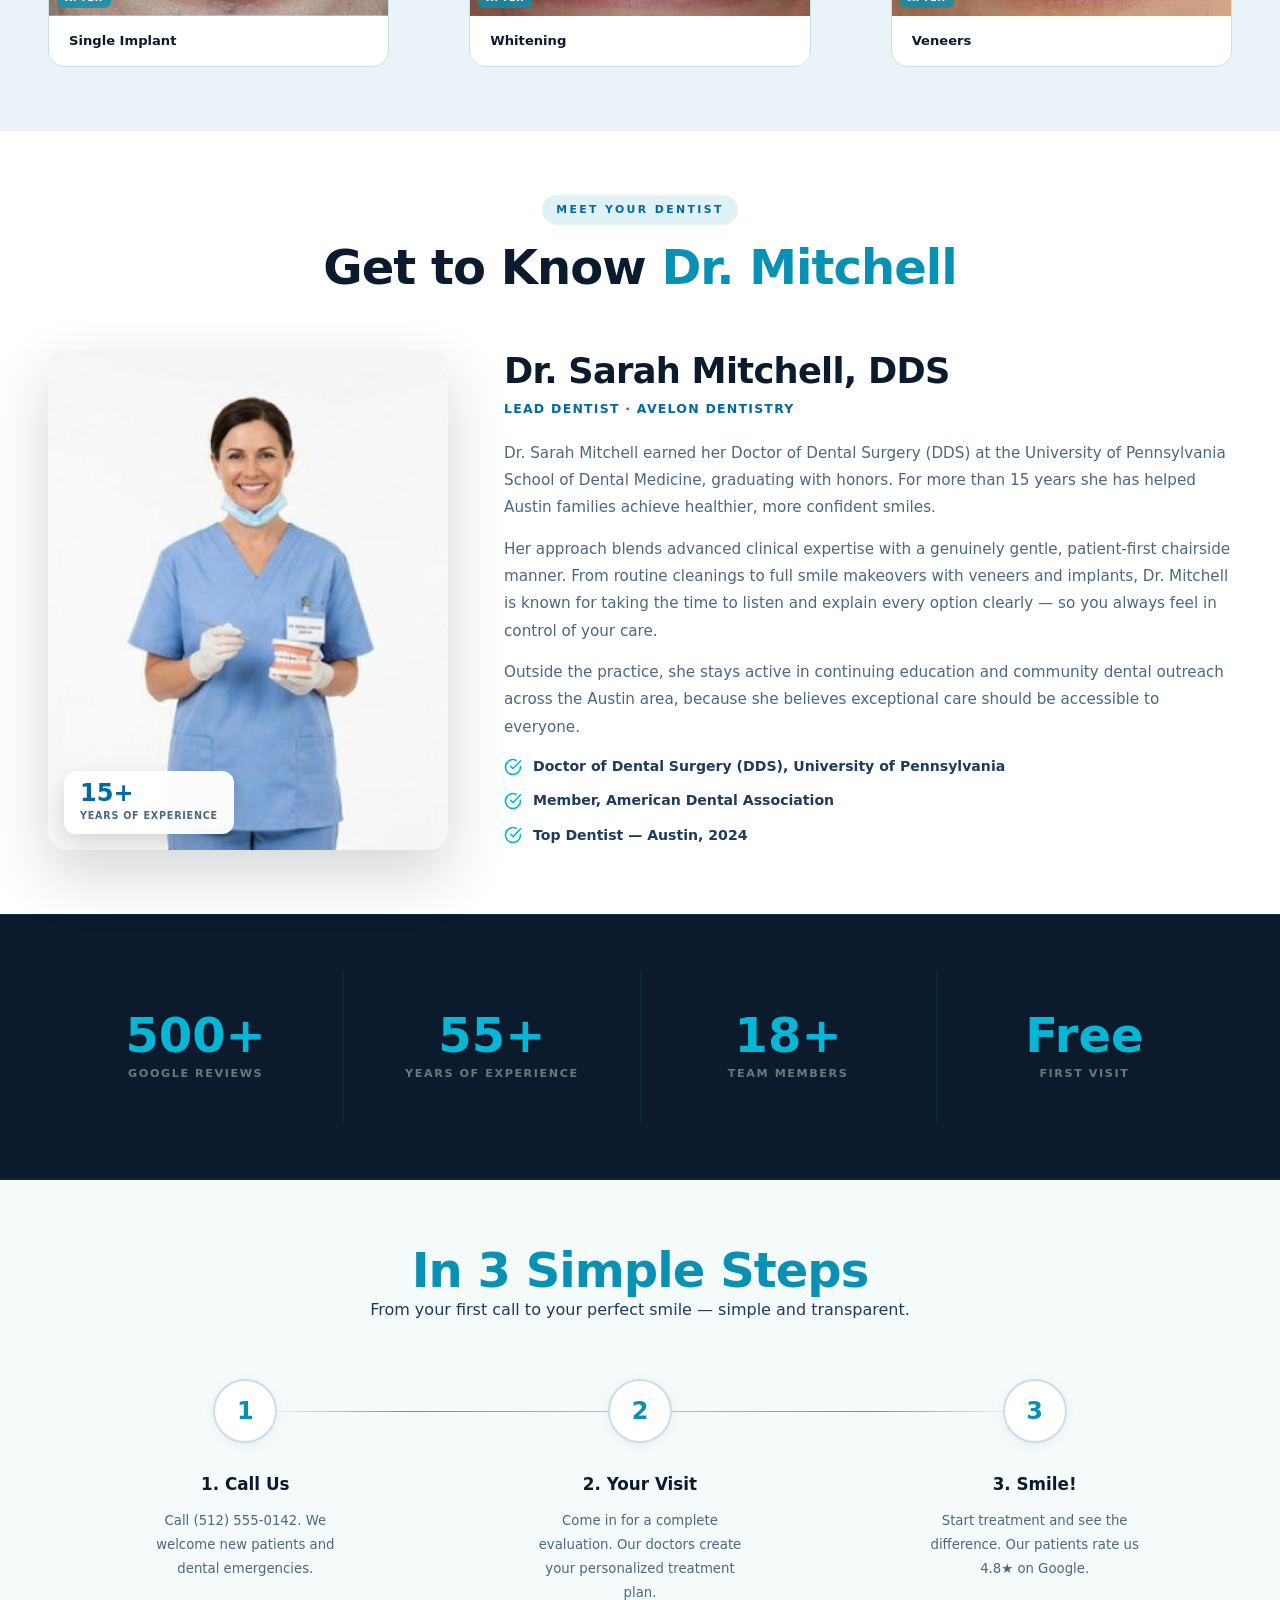
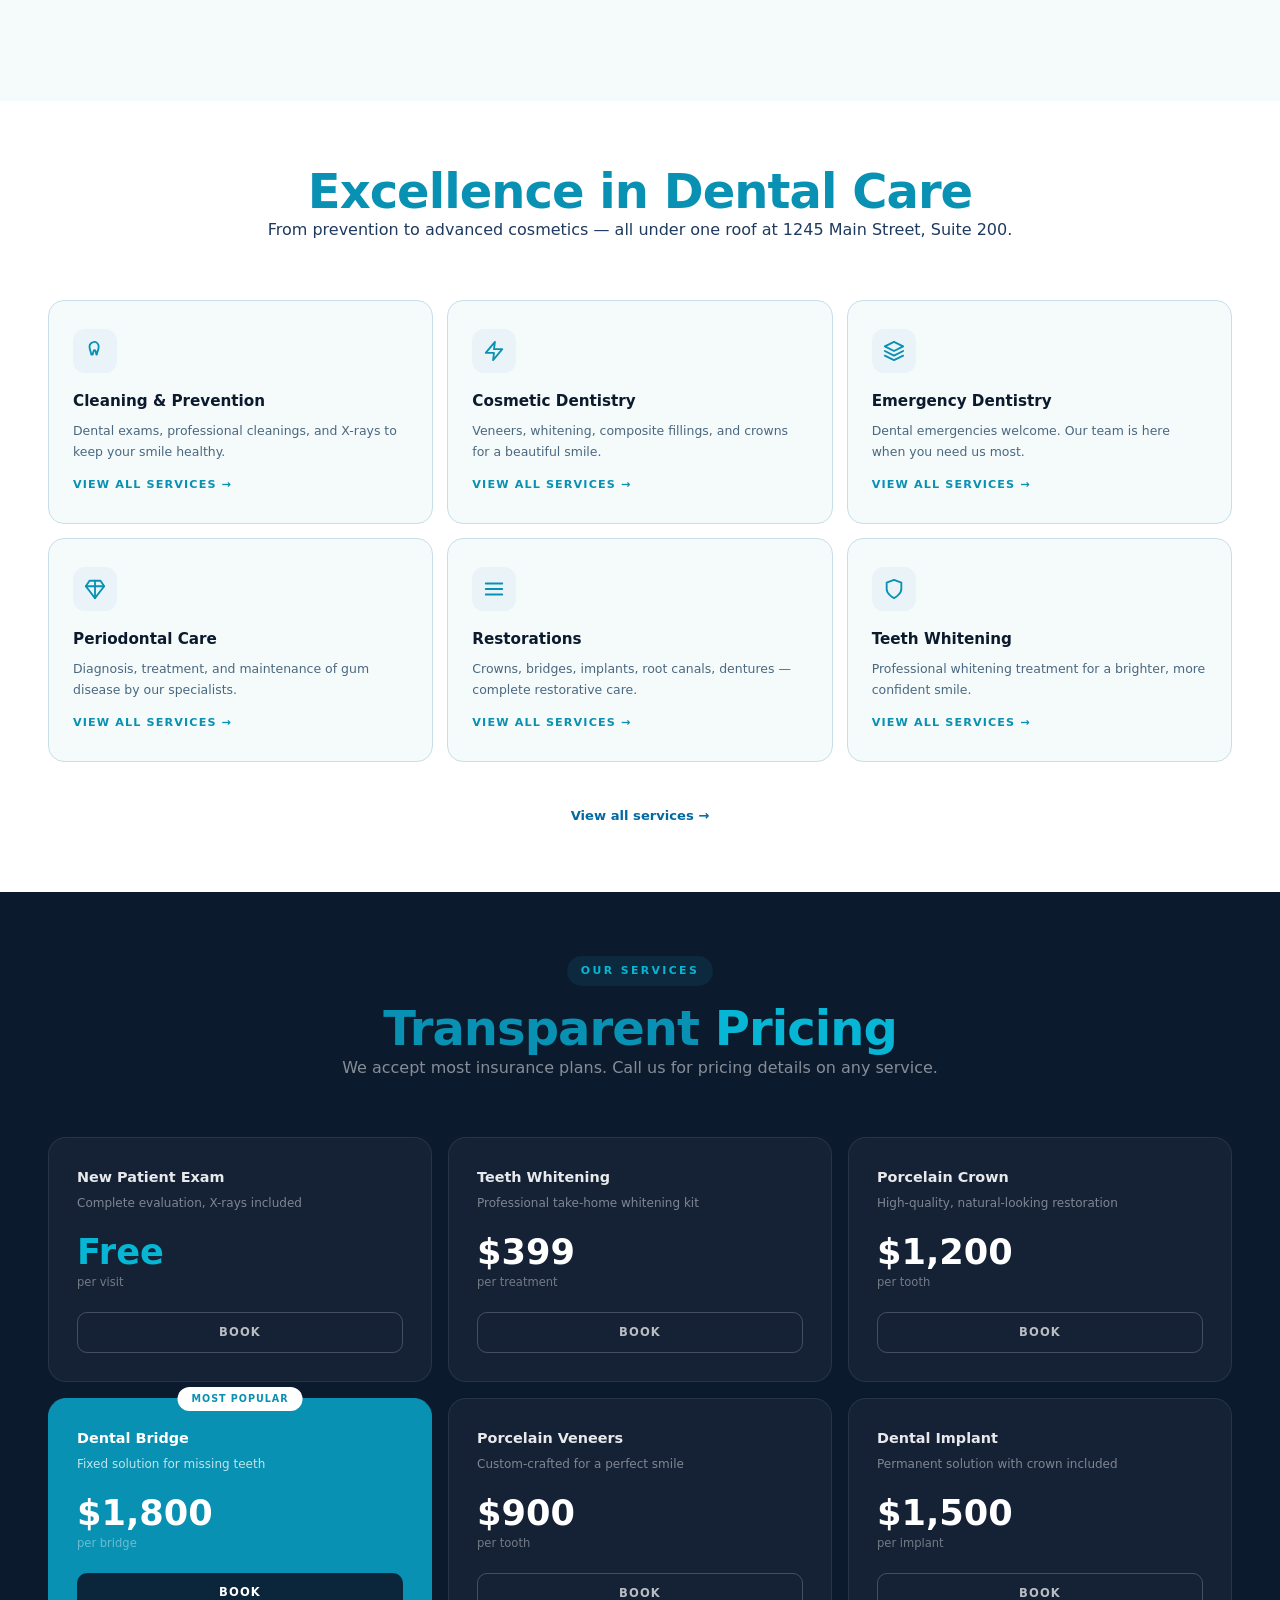
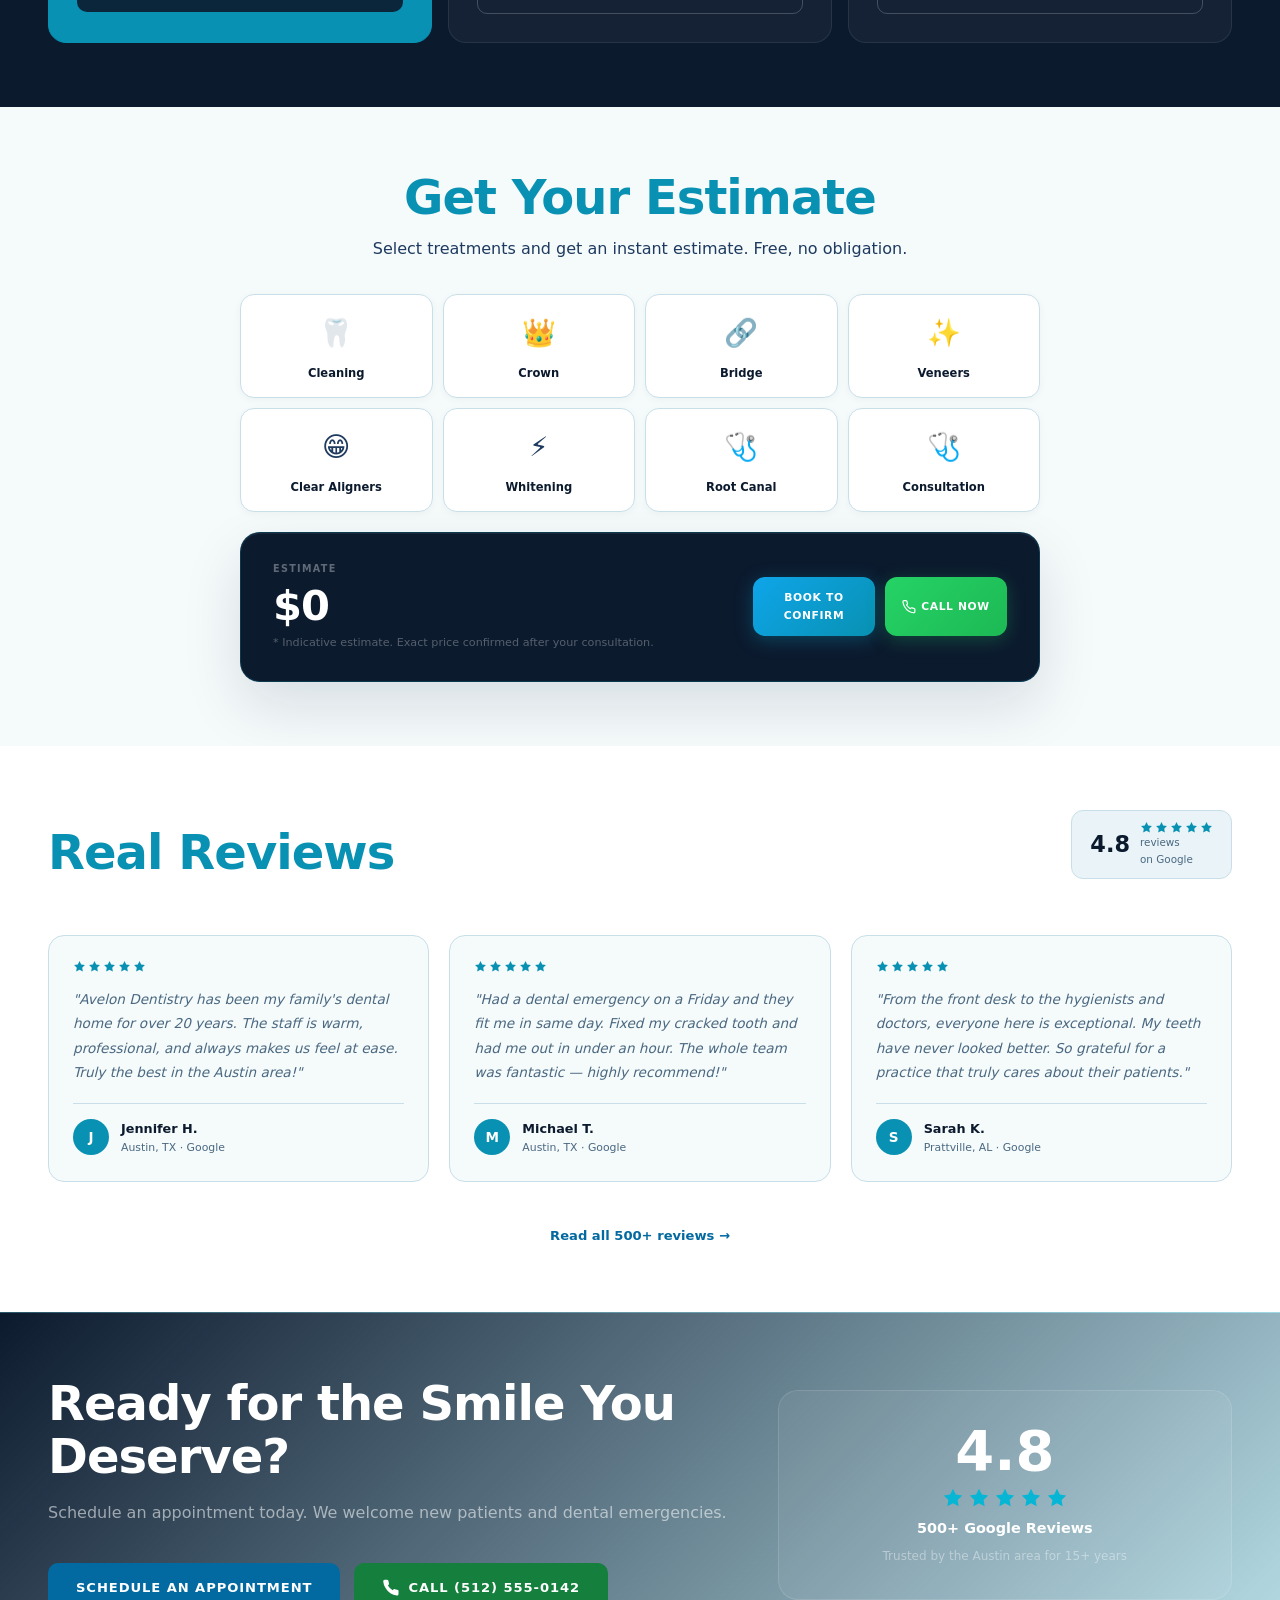
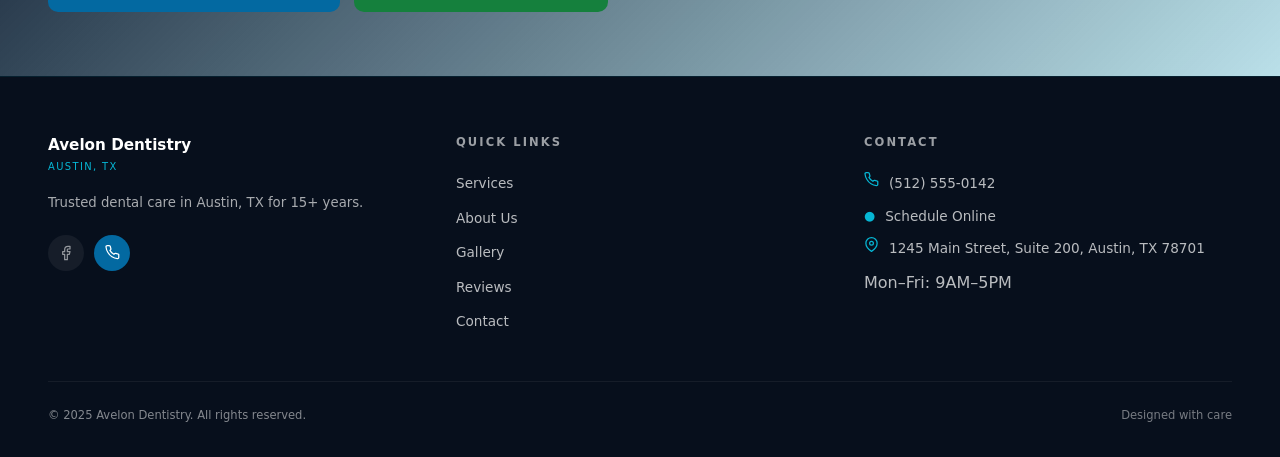
==== commit 90cfbbdf: "Outreach fixes: English-only (remove EN/FR/IT toggle, force en), real Austin TX details, add Dr. Sar" ====
--- a/index.html
+++ b/index.html
@@ -4,8 +4,8 @@
 <head>
   <meta charset="UTF-8">
   <meta name="viewport" content="width=device-width, initial-scale=1.0">
-  <title>Avelon Dentistry — Trusted Dental Care | Your City, Your State</title>
-  <meta name="description" content="Avelon Dentistry in Your City, Your State. Trusted dental care for 20+ years. Cleanings, cosmetics, emergencies, implants & more. 500+ five-star Google reviews.">
+  <title>Avelon Dentistry — Trusted Dental Care | Austin, TX</title>
+  <meta name="description" content="Avelon Dentistry in Austin, TX. Trusted dental care for 15+ years. Cleanings, cosmetics, emergencies, implants & more. 500+ five-star Google reviews.">
   <link rel="preconnect" href="https://fonts.gstatic.com" crossorigin>
   <link rel="preload" as="font" type="font/woff2" crossorigin href="https://fonts.gstatic.com/s/plusjakartasans/v12/LDIoaomQNQcsA88c7O9yZ4KMCoOg4Ko20yw.woff2" fetchpriority="high">
   <link rel="preload" as="image" href="https://images.unsplash.com/photo-1629909613654-28e377c37b09?w=1920&q=80&fm=webp" media="(min-width:768px)" fetchpriority="high">
@@ -219,6 +219,22 @@
 
     /* ===== BEFORE/AFTER ===== */
     #ba { background:var(--surface); padding:clamp(2.5rem,5vw,4rem) var(--gutter); }
+    /* MEET THE DOCTOR */
+    #doctor { background:#fff; padding:clamp(2.5rem,5vw,4rem) var(--gutter); }
+    .doctor-wrap { max-width:var(--max-w); margin:0 auto; display:grid; grid-template-columns:1fr; gap:2.5rem; align-items:center; }
+    @media(min-width:860px){ .doctor-wrap{ grid-template-columns:400px 1fr; gap:3.5rem; } }
+    .doctor-photo { position:relative; border-radius:20px; overflow:hidden; box-shadow:0 24px 60px rgba(12,26,46,0.18); max-width:400px; margin:0 auto; }
+    .doctor-photo img { width:100%; aspect-ratio:4/5; object-fit:cover; object-position:center 15%; display:block; }
+    .doctor-photo__badge { position:absolute; left:16px; bottom:16px; background:rgba(255,255,255,0.96); backdrop-filter:blur(8px); border-radius:12px; padding:10px 16px; box-shadow:0 8px 24px rgba(0,0,0,0.14); }
+    .doctor-photo__badge-num { font-size:1.5rem; font-weight:800; color:#0369A1; line-height:1; }
+    .doctor-photo__badge-label { font-size:0.6rem; letter-spacing:0.08em; text-transform:uppercase; color:var(--ink-mid); margin-top:3px; font-weight:600; }
+    .doctor-name { font-size:clamp(1.6rem,3.5vw,2.2rem); font-weight:800; color:var(--dark); letter-spacing:-0.02em; line-height:1.1; }
+    .doctor-role { font-size:0.78rem; font-weight:700; letter-spacing:0.1em; text-transform:uppercase; color:#0369A1; margin-top:8px; }
+    .doctor-bio { font-size:0.95rem; color:var(--ink-mid); line-height:1.8; margin-top:20px; }
+    .doctor-bio p { margin-bottom:14px; }
+    .doctor-creds { display:flex; flex-direction:column; gap:11px; margin-top:8px; }
+    .doctor-cred-item { display:flex; align-items:center; gap:11px; font-size:0.88rem; font-weight:600; color:var(--ink); }
+    .doctor-cred-item svg { flex-shrink:0; color:#06B6D4; }
     .ba-grid { display:grid; grid-template-columns:1fr; gap:80px; max-width:var(--max-w); margin:0 auto; }
     @media(min-width:768px){ .ba-grid{ grid-template-columns:repeat(3,1fr); gap:80px; } }
     .ba-card { background:#fff; border:1px solid var(--border); border-radius:16px; overflow:hidden; }
@@ -421,17 +437,18 @@
     .cal-cell.past,.cal-cell.wknd,.cal-cell.empty { color:#e2e8f0; }
 
     .chat-input-row {
-      padding:11px 14px; border-top:1px solid #f1f5f9; display:flex; gap:8px; flex-shrink:0;
+      padding:11px 14px; border-top:1px solid #f1f5f9; display:flex; align-items:center; gap:8px; flex-shrink:0;
     }
     .chat-input-row input {
-      flex:1; padding:9px 13px; border:1.5px solid #e2e8f0; border-radius:9px;
+      flex:1; height:40px; padding:0 13px; border:1.5px solid #e2e8f0; border-radius:9px;
       font-size:16px; outline:none; font-family:inherit; color:#1e293b;
       transition:border-color 0.2s;
     }
     .chat-input-row input:focus { border-color:#06B6D4; }
     .chat-send-btn {
-      padding:9px 15px; background:#0369A1; color:#fff; border:none; border-radius:9px;
+      height:40px; padding:0 18px; flex-shrink:0; background:#0369A1; color:#fff; border:none; border-radius:9px;
       font-size:0.82rem; font-weight:700; cursor:pointer; transition:background 0.2s; font-family:inherit;
+      display:inline-flex; align-items:center; justify-content:center; white-space:nowrap;
     }
     .chat-send-btn:hover { background:#06B6D4; }
   </style>
@@ -454,11 +471,6 @@
       <a href="contact.html"  id="nl-contact"  data-t="nav.contact">Contatti</a>
     </nav>
     <div class="nav__right">
-      <div class="nav__lang" role="group" aria-label="Select language">
-        <button onclick="setLang('en')" id="lang-en" aria-label="English">EN</button>
-        <button onclick="setLang('fr')" id="lang-fr" aria-label="Français">FR</button>
-        <button onclick="setLang('it')" id="lang-it" aria-label="Italiano">IT</button>
-      </div>
       <a href="book.html" class="btn btn--cyan nav__book" id="nav-book-btn" data-t="nav.book">Book Now</a>
       <button class="nav__hamburger" id="hamburger" onclick="toggleMenu()" aria-label="Menu"><span></span><span></span><span></span></button>
     </div>
@@ -490,15 +502,15 @@
     <div class="hero__left">
       <div class="hero__badge">
         <span class="hero__badge-dot"></span>
-        <span class="hero__badge-text" data-t="hero.badge">Clinica Dentale · Vlorë, Albania</span>
+        <span class="hero__badge-text" data-t="hero.badge">Dental Practice · Austin, TX</span>
       </div>
       <h1 class="hero__h1" id="hero-h1">
-        Il Tuo Sorriso<br>Merita il <span data-t="hero.h1b">Meglio</span>
+        Your Smile<br>Deserves the <span data-t="hero.h1b">Best</span>
       </h1>
-      <p class="hero__sub" data-t="hero.sub">Cure dentali d'eccellenza nel cuore di Valona. Implantologia, faccette, sbiancamento e molto altro, con prezzi accessibili e qualità europea.</p>
+      <p class="hero__sub" data-t="hero.sub">Excellence in dental care at the heart of Austin, TX. Cleanings, cosmetics, emergencies, and more — trusted by the Austin area for 15+ years.</p>
       <div class="hero__actions">
         <a href="book.html" class="btn btn--cyan" data-t="hero.cta1">Schedule an Appointment</a>
-        <a href="tel:+10000000000" class="btn btn--wa">
+        <a href="tel:+15125550142" class="btn btn--wa">
           <svg viewBox="0 0 24 24" fill="white" width="18" height="18"><path d="M22 16.92v3a2 2 0 0 1-2.18 2 19.79 19.79 0 0 1-8.63-3.07A19.5 19.5 0 0 1 4.69 12 19.79 19.79 0 0 1 1.63 3.18 2 2 0 0 1 3.6 1h3a2 2 0 0 1 2 1.72c.127.96.361 1.903.7 2.81a2 2 0 0 1-.45 2.11L7.91 8.6a16 16 0 0 0 6.29 6.29l.91-.91a2 2 0 0 1 2.11-.45c.907.339 1.85.573 2.81.7A2 2 0 0 1 22 16.92z"/></svg>
           <span data-t="hero.cta2">Call Us Now</span>
         </a>
@@ -537,7 +549,7 @@
         </div>
         <div class="hq-ctas">
           <a href="book.html" class="hq-cta hq-cta--book" id="hq-cta">Book Now</a>
-          <a href="tel:+10000000000" class="hq-cta hq-cta--wa" id="hq-cta-wa">
+          <a href="tel:+15125550142" class="hq-cta hq-cta--wa" id="hq-cta-wa">
             <svg viewBox="0 0 24 24" fill="none" stroke="white" stroke-width="2" stroke-linecap="round" stroke-linejoin="round" width="14" height="14"><path d="M22 16.92v3a2 2 0 0 1-2.18 2 19.79 19.79 0 0 1-8.63-3.07A19.5 19.5 0 0 1 4.69 12 19.79 19.79 0 0 1 1.63 3.18 2 2 0 0 1 3.6 1h3a2 2 0 0 1 2 1.72c.127.96.361 1.903.7 2.81a2 2 0 0 1-.45 2.11L7.91 8.6a16 16 0 0 0 6.29 6.29l.91-.91a2 2 0 0 1 2.11-.45c.907.339 1.85.573 2.81.7A2 2 0 0 1 22 16.92z"/></svg>
             <span id="hq-cta-wa-text">Call Now</span>
           </a>
@@ -608,6 +620,46 @@
   </div>
 </section>
 
+<!-- ===== MEET THE DOCTOR ===== -->
+<section id="doctor">
+  <div class="section-header section-header--center">
+    <div class="section-label">Meet Your Dentist</div>
+    <h2 class="section-h2">Get to Know <span class="text-cyan">Dr. Mitchell</span></h2>
+  </div>
+  <div class="doctor-wrap">
+    <div class="doctor-photo reveal-left">
+      <img src="doctor-2.jpg" alt="Dr. Sarah Mitchell, DDS — Lead Dentist at Avelon Dentistry" loading="lazy" width="400" height="500">
+      <div class="doctor-photo__badge">
+        <div class="doctor-photo__badge-num">15+</div>
+        <div class="doctor-photo__badge-label">Years of Experience</div>
+      </div>
+    </div>
+    <div class="doctor-info reveal-right">
+      <div class="doctor-name">Dr. Sarah Mitchell, <span class="text-cyan">DDS</span></div>
+      <div class="doctor-role">Lead Dentist · Avelon Dentistry</div>
+      <div class="doctor-bio">
+        <p>Dr. Sarah Mitchell earned her Doctor of Dental Surgery (DDS) at the University of Pennsylvania School of Dental Medicine, graduating with honors. For more than 15 years she has helped Austin families achieve healthier, more confident smiles.</p>
+        <p>Her approach blends advanced clinical expertise with a genuinely gentle, patient-first chairside manner. From routine cleanings to full smile makeovers with veneers and implants, Dr. Mitchell is known for taking the time to listen and explain every option clearly — so you always feel in control of your care.</p>
+        <p>Outside the practice, she stays active in continuing education and community dental outreach across the Austin area, because she believes exceptional care should be accessible to everyone.</p>
+      </div>
+      <div class="doctor-creds">
+        <div class="doctor-cred-item">
+          <svg width="18" height="18" viewBox="0 0 24 24" fill="none" stroke="currentColor" stroke-width="2.2" stroke-linecap="round" stroke-linejoin="round"><path d="M22 11.08V12a10 10 0 1 1-5.93-9.14"/><polyline points="22 4 12 14.01 9 11.01"/></svg>
+          Doctor of Dental Surgery (DDS), University of Pennsylvania
+        </div>
+        <div class="doctor-cred-item">
+          <svg width="18" height="18" viewBox="0 0 24 24" fill="none" stroke="currentColor" stroke-width="2.2" stroke-linecap="round" stroke-linejoin="round"><path d="M22 11.08V12a10 10 0 1 1-5.93-9.14"/><polyline points="22 4 12 14.01 9 11.01"/></svg>
+          Member, American Dental Association
+        </div>
+        <div class="doctor-cred-item">
+          <svg width="18" height="18" viewBox="0 0 24 24" fill="none" stroke="currentColor" stroke-width="2.2" stroke-linecap="round" stroke-linejoin="round"><path d="M22 11.08V12a10 10 0 1 1-5.93-9.14"/><polyline points="22 4 12 14.01 9 11.01"/></svg>
+          Top Dentist — Austin, 2024
+        </div>
+      </div>
+    </div>
+  </div>
+</section>
+
 <!-- ===== 3. STATS BAR ===== -->
 <section id="stats">
   <div class="stats-grid">
@@ -687,7 +739,7 @@
     <h2 class="section-h2">
       <span data-t="services.h2a">Trattamenti</span> <span class="text-cyan" data-t="services.h2b">di Eccellenza</span>
     </h2>
-    <p class="section-sub" data-t="services.sub">Dalla prevenzione all'estetica avanzata, tutto in un'unica clinica moderna a Valona.</p>
+    <p class="section-sub" data-t="services.sub">From prevention to advanced cosmetics — comprehensive dental care, all under one roof in Austin, TX.</p>
   </div>
   <div class="services-grid">
     <!-- 1. Implantologia -->
@@ -846,7 +898,7 @@
       </div>
       <div class="quote-ctas">
         <a href="book.html" class="hq-cta hq-cta--book" data-t="quote.bookBtn">Book to Confirm</a>
-        <a href="tel:+10000000000" class="hq-cta hq-cta--wa">
+        <a href="tel:+15125550142" class="hq-cta hq-cta--wa">
           <svg viewBox="0 0 24 24" fill="none" stroke="white" stroke-width="2" stroke-linecap="round" stroke-linejoin="round" width="14" height="14"><path d="M22 16.92v3a2 2 0 0 1-2.18 2 19.79 19.79 0 0 1-8.63-3.07A19.5 19.5 0 0 1 4.69 12 19.79 19.79 0 0 1 1.63 3.18 2 2 0 0 1 3.6 1h3a2 2 0 0 1 2 1.72c.127.96.361 1.903.7 2.81a2 2 0 0 1-.45 2.11L7.91 8.6a16 16 0 0 0 6.29 6.29l.91-.91a2 2 0 0 1 2.11-.45c.907.339 1.85.573 2.81.7A2 2 0 0 1 22 16.92z"/></svg>
           <span data-t="quote.waBtn">Call Now</span>
         </a>
@@ -891,9 +943,9 @@
       <p style="color:rgba(255,255,255,0.55);font-size:1rem;line-height:1.75;margin-bottom:36px" data-t="cta.sub">Prenota la tua visita gratuita oggi. Nessun obbligo, solo un sorriso migliore.</p>
       <div style="display:flex;flex-wrap:wrap;gap:14px;">
         <a href="book.html" class="btn btn--cyan" data-t="cta.btn1">Schedule an Appointment</a>
-        <a href="tel:+10000000000" class="btn btn--wa">
+        <a href="tel:+15125550142" class="btn btn--wa">
           <svg viewBox="0 0 24 24" fill="white" width="18" height="18"><path d="M22 16.92v3a2 2 0 0 1-2.18 2 19.79 19.79 0 0 1-8.63-3.07A19.5 19.5 0 0 1 4.69 12 19.79 19.79 0 0 1 1.63 3.18 2 2 0 0 1 3.6 1h3a2 2 0 0 1 2 1.72c.127.96.361 1.903.7 2.81a2 2 0 0 1-.45 2.11L7.91 8.6a16 16 0 0 0 6.29 6.29l.91-.91a2 2 0 0 1 2.11-.45c.907.339 1.85.573 2.81.7A2 2 0 0 1 22 16.92z"/></svg>
-          <span data-t="cta.btn2">Call 000.000.0000</span>
+          <span data-t="cta.btn2">Call (512) 555-0142</span>
         </a>
       </div>
     </div>
@@ -907,7 +959,7 @@
         <svg width="22" height="22" viewBox="0 0 24 24" fill="#06B6D4" stroke="none"><polygon points="12 2 15.09 8.26 22 9.27 17 14.14 18.18 21.02 12 17.77 5.82 21.02 7 14.14 2 9.27 8.91 8.26 12 2"/></svg>
       </div>
       <div style="color:#fff;font-size:0.9rem;font-weight:600;margin-bottom:4px;" data-t="cta.trustReviews">500+ Google Reviews</div>
-      <div class="cta-trust-label" data-t="cta.trustLabel">Trusted by the your region for 20+ years</div>
+      <div class="cta-trust-label" data-t="cta.trustLabel">Trusted by the Austin area for 15+ years</div>
     </div>
   </div>
 </section>
@@ -919,15 +971,15 @@
       <div class="footer__brand" style="display:flex;align-items:center;gap:10px;margin-bottom:12px;">
         <div>
           <div class="footer__brand-name">Avelon Dentistry</div>
-          <div class="footer__brand-sub">Your City, Your State</div>
+          <div class="footer__brand-sub">Austin, TX</div>
         </div>
       </div>
-      <p class="footer__tagline" data-t="footer.tagline">Trusted dental care in Your City, Your State for 20+ years.</p>
+      <p class="footer__tagline" data-t="footer.tagline">Trusted dental care in Austin, TX for 15+ years.</p>
       <div class="footer__socials">
         <a href="https://facebook.com" target="_blank" rel="noopener noreferrer" class="footer__social" aria-label="Facebook">
           <svg width="16" height="16" viewBox="0 0 24 24" fill="none" stroke="currentColor" stroke-width="1.8" stroke-linecap="round" stroke-linejoin="round"><path d="M18 2h-3a5 5 0 00-5 5v3H7v4h3v8h4v-8h3l1-4h-4V7a1 1 0 011-1h3z"/></svg>
         </a>
-        <a href="tel:+10000000000" class="footer__social footer__social--wa" aria-label="Call us" style="background:#0369A1;">
+        <a href="tel:+15125550142" class="footer__social footer__social--wa" aria-label="Call us" style="background:#0369A1;">
           <svg width="15" height="15" viewBox="0 0 24 24" fill="none" stroke="white" stroke-width="2" stroke-linecap="round" stroke-linejoin="round"><path d="M22 16.92v3a2 2 0 0 1-2.18 2 19.79 19.79 0 0 1-8.63-3.07A19.5 19.5 0 0 1 4.69 12 19.79 19.79 0 0 1 1.63 3.18 2 2 0 0 1 3.6 1h3a2 2 0 0 1 2 1.72c.127.96.361 1.903.7 2.81a2 2 0 0 1-.45 2.11L7.91 8.6a16 16 0 0 0 6.29 6.29l.91-.91a2 2 0 0 1 2.11-.45c.907.339 1.85.573 2.81.7A2 2 0 0 1 22 16.92z"/></svg>
         </a>
       </div>
@@ -945,16 +997,16 @@
     <div>
       <div class="footer__col-title" data-t="footer.contact">Contact</div>
       <div class="footer__contact-list">
-        <a href="tel:+10000000000" class="footer__contact-item">
+        <a href="tel:+15125550142" class="footer__contact-item">
           <svg width="15" height="15" viewBox="0 0 24 24" fill="none" stroke="#06B6D4" stroke-width="2" stroke-linecap="round" stroke-linejoin="round"><path d="M22 16.92v3a2 2 0 0 1-2.18 2 19.79 19.79 0 0 1-8.63-3.07A19.5 19.5 0 0 1 4.69 12 19.79 19.79 0 0 1 1.63 3.18 2 2 0 0 1 3.6 1h3a2 2 0 0 1 2 1.72c.127.96.361 1.903.7 2.81a2 2 0 0 1-.45 2.11L7.91 8.6a16 16 0 0 0 6.29 6.29l.91-.91a2 2 0 0 1 2.11-.45c.907.339 1.85.573 2.81.7A2 2 0 0 1 22 16.92z"/></svg>
-          000.000.0000
+          (512) 555-0142
         </a>
         <a href="#" onclick="openChat();return false;" class="footer__contact-item">
           <span style="color:#06B6D4;font-size:0.8rem">●</span> <span data-t="footer.schedule">Schedule Online</span>
         </a>
         <div class="footer__contact-item footer__contact-addr">
           <svg width="15" height="15" viewBox="0 0 24 24" fill="none" stroke="#06B6D4" stroke-width="2" stroke-linecap="round" stroke-linejoin="round"><path d="M21 10c0 7-9 13-9 13s-9-6-9-13a9 9 0 0 1 18 0z"/><circle cx="12" cy="10" r="3"/></svg>
-          <span id="footer-addr">123 Smile Street, Your City, ST 00000</span>
+          <span id="footer-addr">1245 Main Street, Suite 200, Austin, TX 78701</span>
         </div>
         <div class="footer__hours" id="footer-hours">Mon–Fri: 9AM–5PM</div>
       </div>
@@ -996,7 +1048,7 @@
 </div>
 
 <!-- WA FLOAT -->
-<a class="wa-float" id="wa-float" href="tel:+10000000000" aria-label="Call Avelon Dentistry">
+<a class="wa-float" id="wa-float" href="tel:+15125550142" aria-label="Call Avelon Dentistry">
   <svg viewBox="0 0 24 24" fill="none" stroke="white" stroke-width="2" stroke-linecap="round" stroke-linejoin="round" width="28" height="28"><path d="M22 16.92v3a2 2 0 0 1-2.18 2 19.79 19.79 0 0 1-8.63-3.07A19.5 19.5 0 0 1 4.69 12 19.79 19.79 0 0 1 1.63 3.18 2 2 0 0 1 3.6 1h3a2 2 0 0 1 2 1.72c.127.96.361 1.903.7 2.81a2 2 0 0 1-.45 2.11L7.91 8.6a16 16 0 0 0 6.29 6.29l.91-.91a2 2 0 0 1 2.11-.45c.907.339 1.85.573 2.81.7A2 2 0 0 1 22 16.92z"/></svg>
 </a>
 
@@ -1005,47 +1057,47 @@
 const T = {
   en: {
     nav: { home:'Home', services:'Services', about:'About Us', gallery:'Gallery', reviews:'Reviews', contact:'Contact', book:'Book Now' },
-    footer: { tagline:'Trusted dental care in Your City, Your State for 20+ years.', rights:'© 2025 Avelon Dentistry. All rights reserved.', links:'Quick Links', contact:'Contact', crafted:'Designed with care', schedule:'Schedule Online' },
-    hero: { badge:'Dental Practice · Your City, Your State', h1a:'Your Smile<br>Deserves the ', h1b:'Best', sub:'Excellence in dental care at the heart of Your City, Your State. Cleanings, cosmetics, emergencies, and more — trusted by the your region for 20+ years.', cta1:'Schedule an Appointment', cta2:'Call Us Now', scoreLabel:'500+ reviews on Google' },
+    footer: { tagline:'Trusted dental care in Austin, TX for 15+ years.', rights:'© 2025 Avelon Dentistry. All rights reserved.', links:'Quick Links', contact:'Contact', crafted:'Designed with care', schedule:'Schedule Online' },
+    hero: { badge:'Dental Practice · Austin, TX', h1a:'Your Smile<br>Deserves the ', h1b:'Best', sub:'Excellence in dental care at the heart of Austin, TX. Cleanings, cosmetics, emergencies, and more — trusted by the Austin area for 15+ years.', cta1:'Schedule an Appointment', cta2:'Call Us Now', scoreLabel:'500+ reviews on Google' },
     stats: { 0:{label:'Google Reviews'}, 1:{label:'Years of Experience'}, 2:{label:'Team Members'}, 3:{label:'First Visit'} },
-    process: { label:'How It Works', h2a:'In 3 Simple', h2b:'Steps', sub:'From your first call to your perfect smile — simple and transparent.', steps:[ {title:'1. Call Us', desc:'Call 000.000.0000. We welcome new patients and dental emergencies.'}, {title:'2. Your Visit', desc:'Come in for a complete evaluation. Our doctors create your personalized treatment plan.'}, {title:'3. Smile!', desc:'Start treatment and see the difference. Our patients rate us 4.8★ on Google.'} ] },
-    services: { label:'Our Services', h2a:'Excellence in', h2b:'Dental Care', sub:'From prevention to advanced cosmetics — all under one roof at 123 Smile Street.', more:'View all services →', items:[ {name:'Cleaning & Prevention', desc:'Dental exams, professional cleanings, and X-rays to keep your smile healthy.'}, {name:'Cosmetic Dentistry', desc:'Veneers, whitening, composite fillings, and crowns for a beautiful smile.'}, {name:'Emergency Dentistry', desc:'Dental emergencies welcome. Our team is here when you need us most.'}, {name:'Periodontal Care', desc:'Diagnosis, treatment, and maintenance of gum disease by our specialists.'}, {name:'Restorations', desc:'Crowns, bridges, implants, root canals, dentures — complete restorative care.'}, {name:'Teeth Whitening', desc:'Professional whitening treatment for a brighter, more confident smile.'} ] },
+    process: { label:'How It Works', h2a:'In 3 Simple', h2b:'Steps', sub:'From your first call to your perfect smile — simple and transparent.', steps:[ {title:'1. Call Us', desc:'Call (512) 555-0142. We welcome new patients and dental emergencies.'}, {title:'2. Your Visit', desc:'Come in for a complete evaluation. Our doctors create your personalized treatment plan.'}, {title:'3. Smile!', desc:'Start treatment and see the difference. Our patients rate us 4.8★ on Google.'} ] },
+    services: { label:'Our Services', h2a:'Excellence in', h2b:'Dental Care', sub:'From prevention to advanced cosmetics — all under one roof at 1245 Main Street, Suite 200.', more:'View all services →', items:[ {name:'Cleaning & Prevention', desc:'Dental exams, professional cleanings, and X-rays to keep your smile healthy.'}, {name:'Cosmetic Dentistry', desc:'Veneers, whitening, composite fillings, and crowns for a beautiful smile.'}, {name:'Emergency Dentistry', desc:'Dental emergencies welcome. Our team is here when you need us most.'}, {name:'Periodontal Care', desc:'Diagnosis, treatment, and maintenance of gum disease by our specialists.'}, {name:'Restorations', desc:'Crowns, bridges, implants, root canals, dentures — complete restorative care.'}, {name:'Teeth Whitening', desc:'Professional whitening treatment for a brighter, more confident smile.'} ] },
     ba: { label:'Real Results', h2a:'Before &', h2b:'After', sub:'Real transformations from real patients. Every result is documented and verified.', before:'Before', after:'After', badge:'✓ VERIFIED REAL', items:[ {title:'Single Implant'}, {title:'Whitening'}, {title:'Veneers'} ] },
     pricing: { label:'Our Services', h2a:'Transparent', h2b:'Pricing', sub:'We accept most insurance plans. Call us for pricing details on any service.', popular:'MOST POPULAR', bookBtn:'Book', free:'Free', items:[ {name:'New Patient Exam', desc:'Complete evaluation, X-rays included', unit:'per visit'}, {name:'Teeth Whitening', desc:'Professional take-home whitening kit', unit:'per treatment'}, {name:'Porcelain Crown', desc:'High-quality, natural-looking restoration', unit:'per tooth'}, {name:'Dental Bridge', desc:'Fixed solution for missing teeth', unit:'per bridge'}, {name:'Porcelain Veneers', desc:'Custom-crafted for a perfect smile', unit:'per tooth'}, {name:'Dental Implant', desc:'Permanent solution with crown included', unit:'per implant'} ] },
     quote: { label:'Quick Estimate', h2:'Get Your ', h2b:'Estimate', sub:'Select treatments and get an instant estimate. Free, no obligation.', pick:'Select treatments', estimate:'Estimate', note:'* Indicative estimate. Exact price confirmed after your consultation.', bookBtn:'Book to Confirm', waBtn:'Call Now' },
     treatment: { 0:{name:'Cleaning'}, 1:{name:'Crown'}, 2:{name:'Bridge'}, 3:{name:'Veneers'}, 4:{name:'Clear Aligners'}, 5:{name:'Whitening'}, 6:{name:'Root Canal'}, 7:{name:'Consultation'} },
     reviews: { label:'What Patients Say', h2a:'Real', h2b:'Reviews', viewAll:'Read all 500+ reviews →', basedOn:'reviews\non Google' },
-    cta: { h2:'Ready for the Smile You Deserve?', sub:'Schedule an appointment today. We welcome new patients and dental emergencies.', btn1:'Schedule an Appointment', btn2:'Call 000.000.0000', trustReviews:'500+ Google Reviews', trustLabel:'Trusted by the your region for 20+ years' },
+    cta: { h2:'Ready for the Smile You Deserve?', sub:'Schedule an appointment today. We welcome new patients and dental emergencies.', btn1:'Schedule an Appointment', btn2:'Call (512) 555-0142', trustReviews:'500+ Google Reviews', trustLabel:'Trusted by the Austin area for 15+ years' },
     blog: { label:'Dental Health Tips', h2a:'From Our', h2b:'Blog', readMore:'Read More →' }
   },
   fr: {
     nav: { home:'Accueil', services:'Services', about:'À Propos', gallery:'Galerie', reviews:'Avis', contact:'Contact', book:'Réserver' },
-    footer: { tagline:'Des soins dentaires de confiance à Your City, Your State depuis plus de 55 ans.', rights:'© 2025 Avelon Dentistry. Tous droits réservés.', links:'Liens Rapides', contact:'Contact', crafted:'Conçu avec soin', schedule:'Prendre Rendez-vous' },
-    hero: { badge:'Cabinet Dentaire · Your City, Your State', h1a:'Votre Sourire<br>Mérite le ', h1b:'Meilleur', sub:'Excellence en soins dentaires au cœur de Your City, Your State. Nettoyage, cosmétique, urgences et bien plus — la confiance de la your region depuis 55+ ans.', cta1:'Prendre Rendez-vous', cta2:'Appeler Maintenant', scoreLabel:'1 400+ avis sur Google' },
+    footer: { tagline:'Des soins dentaires de confiance à Austin, TX depuis plus de 55 ans.', rights:'© 2025 Avelon Dentistry. Tous droits réservés.', links:'Liens Rapides', contact:'Contact', crafted:'Conçu avec soin', schedule:'Prendre Rendez-vous' },
+    hero: { badge:'Cabinet Dentaire · Austin, TX', h1a:'Votre Sourire<br>Mérite le ', h1b:'Meilleur', sub:'Excellence en soins dentaires au cœur de Austin, TX. Nettoyage, cosmétique, urgences et bien plus — la confiance de la the Austin area depuis 55+ ans.', cta1:'Prendre Rendez-vous', cta2:'Appeler Maintenant', scoreLabel:'1 400+ avis sur Google' },
     stats: { 0:{label:'Avis Google'}, 1:{label:'Années d\'expérience'}, 2:{label:'Membres de l\'Équipe'}, 3:{label:'Première Visite'} },
-    process: { label:'Comment ça marche', h2a:'En 3 étapes', h2b:'simples', sub:'Du premier appel à votre sourire parfait — simple et transparent.', steps:[ {title:'1. Appelez-nous', desc:'Appelez le 000.000.0000. Nous accueillons les nouveaux patients et les urgences dentaires.'}, {title:'2. Votre Visite', desc:'Venez pour une évaluation complète. Nos médecins créent votre plan de traitement personnalisé.'}, {title:'3. Souriez!', desc:'Commencez le traitement et voyez la différence. Nos patients nous donnent 4.8★ sur Google.'} ] },
-    services: { label:'Nos Services', h2a:'Excellence en', h2b:'Soins Dentaires', sub:'De la prévention à l\'esthétique avancée — tout au même endroit au 123 Smile Street.', more:'Voir tous les services →', items:[ {name:'Nettoyage & Prévention', desc:'Examens, nettoyages professionnels et radiographies pour garder votre sourire en santé.'}, {name:'Dentisterie Cosmétique', desc:'Facettes, blanchiment, obturations et couronnes pour un sourire parfait.'}, {name:'Urgences Dentaires', desc:'Urgences acceptées. Notre équipe est là quand vous en avez le plus besoin.'}, {name:'Soins Parodontaux', desc:'Diagnostic, traitement et maintenance des maladies des gencives.'}, {name:'Restaurations', desc:'Couronnes, bridges, implants, endodontie, prothèses — soins complets.'}, {name:'Blanchiment Dentaire', desc:'Traitement professionnel pour un sourire plus lumineux et plus blanc.'} ] },
+    process: { label:'Comment ça marche', h2a:'En 3 étapes', h2b:'simples', sub:'Du premier appel à votre sourire parfait — simple et transparent.', steps:[ {title:'1. Appelez-nous', desc:'Appelez le (512) 555-0142. Nous accueillons les nouveaux patients et les urgences dentaires.'}, {title:'2. Votre Visite', desc:'Venez pour une évaluation complète. Nos médecins créent votre plan de traitement personnalisé.'}, {title:'3. Souriez!', desc:'Commencez le traitement et voyez la différence. Nos patients nous donnent 4.8★ sur Google.'} ] },
+    services: { label:'Nos Services', h2a:'Excellence en', h2b:'Soins Dentaires', sub:'De la prévention à l\'esthétique avancée — tout au même endroit au 1245 Main Street, Suite 200.', more:'Voir tous les services →', items:[ {name:'Nettoyage & Prévention', desc:'Examens, nettoyages professionnels et radiographies pour garder votre sourire en santé.'}, {name:'Dentisterie Cosmétique', desc:'Facettes, blanchiment, obturations et couronnes pour un sourire parfait.'}, {name:'Urgences Dentaires', desc:'Urgences acceptées. Notre équipe est là quand vous en avez le plus besoin.'}, {name:'Soins Parodontaux', desc:'Diagnostic, traitement et maintenance des maladies des gencives.'}, {name:'Restaurations', desc:'Couronnes, bridges, implants, endodontie, prothèses — soins complets.'}, {name:'Blanchiment Dentaire', desc:'Traitement professionnel pour un sourire plus lumineux et plus blanc.'} ] },
     ba: { label:'Résultats Réels', h2a:'Avant &', h2b:'Après', sub:'De vraies transformations de vrais patients. Chaque résultat est documenté.', before:'Avant', after:'Après', badge:'✓ VÉRIFIÉ RÉEL', items:[ {title:'Implant unique'}, {title:'Blanchiment'}, {title:'Facettes'} ] },
     pricing: { label:'Nos Services', h2a:'Tarifs', h2b:'Transparents', sub:'Nous acceptons la plupart des assurances. Appelez-nous pour les tarifs.', popular:'LE PLUS POPULAIRE', bookBtn:'Réserver', free:'Gratuit', items:[ {name:'Examen Nouveau Patient', desc:'Évaluation complète, radiographies incluses', unit:'par visite'}, {name:'Blanchiment Dentaire', desc:'Kit de blanchiment professionnel à domicile', unit:'par traitement'}, {name:'Couronne Porcelaine', desc:'Restauration de haute qualité, aspect naturel', unit:'par dent'}, {name:'Bridge Dentaire', desc:'Solution fixe pour les dents manquantes', unit:'par bridge'}, {name:'Facettes Porcelaine', desc:'Sur mesure pour un sourire parfait', unit:'par dent'}, {name:'Implant Dentaire', desc:'Solution permanente avec couronne incluse', unit:'par implant'} ] },
     quote: { label:'Estimation Rapide', h2:'Calculez votre ', h2b:'Devis', sub:'Sélectionnez des traitements et obtenez une estimation. Gratuit, sans engagement.', pick:'Sélectionner les soins', estimate:'Estimation', note:'* Estimation indicative. Le prix exact est confirmé lors de la consultation.', bookBtn:'Réserver pour Confirmer', waBtn:'Appeler' },
     treatment: { 0:{name:'Nettoyage'}, 1:{name:'Couronne'}, 2:{name:'Bridge'}, 3:{name:'Facettes'}, 4:{name:'Aligneurs'}, 5:{name:'Blanchiment'}, 6:{name:'Canal'}, 7:{name:'Consultation'} },
     reviews: { label:'Avis de nos Patients', h2a:'Vrais', h2b:'Avis', viewAll:'Lire les 1 400+ avis →', basedOn:'avis\nsur Google' },
-    cta: { h2:'Prêt pour le Sourire que Vous Méritez?', sub:'Prenez rendez-vous aujourd\'hui. Nous accueillons les nouveaux patients et les urgences.', btn1:'Prendre Rendez-vous', btn2:'Appeler 000.000.0000', trustReviews:'1 400+ avis Google', trustLabel:'La confiance de la your region depuis 55+ ans' },
+    cta: { h2:'Prêt pour le Sourire que Vous Méritez?', sub:'Prenez rendez-vous aujourd\'hui. Nous accueillons les nouveaux patients et les urgences.', btn1:'Prendre Rendez-vous', btn2:'Appeler (512) 555-0142', trustReviews:'1 400+ avis Google', trustLabel:'La confiance de la the Austin area depuis 55+ ans' },
     blog: { label:'Conseils Santé Dentaire', h2a:'Notre', h2b:'Blog', readMore:'Lire la Suite →' }
   },
   it: {
     nav: { home:'Home', services:'Servizi', about:'Chi Siamo', gallery:'Galleria', reviews:'Recensioni', contact:'Contatti', book:'Prenota' },
-    footer: { tagline:'Cure dentali di eccellenza a Your City, Your State da oltre 55 anni.', rights:'© 2025 Avelon Dentistry. Tutti i diritti riservati.', links:'Link Rapidi', contact:'Contatti', crafted:'Progettato con cura', schedule:'Prenota Online' },
-    hero: { badge:'Studio Dentistico · Your City, Your State', h1a:'Il Tuo Sorriso<br>Merita il ', h1b:'Meglio', sub:'Eccellenza nelle cure dentali nel cuore di Your City, Your State. Pulizie, cosmetica, urgenze e molto altro — la fiducia della your region da oltre 55 anni.', cta1:'Prenota un Appuntamento', cta2:'Chiama Ora', scoreLabel:'1.400+ recensioni su Google' },
+    footer: { tagline:'Cure dentali di eccellenza a Austin, TX da oltre 55 anni.', rights:'© 2025 Avelon Dentistry. Tutti i diritti riservati.', links:'Link Rapidi', contact:'Contatti', crafted:'Progettato con cura', schedule:'Prenota Online' },
+    hero: { badge:'Studio Dentistico · Austin, TX', h1a:'Il Tuo Sorriso<br>Merita il ', h1b:'Meglio', sub:'Eccellenza nelle cure dentali nel cuore di Austin, TX. Pulizie, cosmetica, urgenze e molto altro — la fiducia della the Austin area da oltre 55 anni.', cta1:'Prenota un Appuntamento', cta2:'Chiama Ora', scoreLabel:'1.400+ recensioni su Google' },
     stats: { 0:{label:'Recensioni Google'}, 1:{label:'Anni di Esperienza'}, 2:{label:'Membri del Team'}, 3:{label:'Prima Visita'} },
-    process: { label:'Come Funziona', h2a:'In 3 Semplici', h2b:'Passi', sub:'Dalla prima chiamata al tuo sorriso perfetto — semplice e trasparente.', steps:[ {title:'1. Chiamaci', desc:'Chiama il 000.000.0000. Accettiamo nuovi pazienti e urgenze dentali.'}, {title:'2. La Tua Visita', desc:'Vieni per una valutazione completa. I nostri medici creano il tuo piano di trattamento personalizzato.'}, {title:'3. Sorridi!', desc:'Inizia il trattamento e vedi la differenza. I nostri pazienti ci danno 4.8★ su Google.'} ] },
-    services: { label:'I Nostri Servizi', h2a:'Eccellenza nelle', h2b:'Cure Dentali', sub:'Dalla prevenzione all\'estetica avanzata — tutto sotto un solo tetto al 123 Smile Street.', more:'Scopri tutti i servizi →', items:[ {name:'Pulizia & Prevenzione', desc:'Esami, pulizie professionali e radiografie per mantenere il tuo sorriso sano.'}, {name:'Odontoiatria Cosmetica', desc:'Faccette, sbiancamento, otturazioni e corone per un sorriso perfetto.'}, {name:'Urgenze Dentali', desc:'Urgenze benvenute. Il nostro team è qui quando ne hai più bisogno.'}, {name:'Cure Parodontali', desc:'Diagnosi, trattamento e manutenzione delle malattie gengivali.'}, {name:'Restauri', desc:'Corone, bridge, impianti, endodonzia, protesi — cure restaurative complete.'}, {name:'Sbiancamento Dentale', desc:'Trattamento professionale per un sorriso più luminoso e bianco.'} ] },
+    process: { label:'Come Funziona', h2a:'In 3 Semplici', h2b:'Passi', sub:'Dalla prima chiamata al tuo sorriso perfetto — semplice e trasparente.', steps:[ {title:'1. Chiamaci', desc:'Chiama il (512) 555-0142. Accettiamo nuovi pazienti e urgenze dentali.'}, {title:'2. La Tua Visita', desc:'Vieni per una valutazione completa. I nostri medici creano il tuo piano di trattamento personalizzato.'}, {title:'3. Sorridi!', desc:'Inizia il trattamento e vedi la differenza. I nostri pazienti ci danno 4.8★ su Google.'} ] },
+    services: { label:'I Nostri Servizi', h2a:'Eccellenza nelle', h2b:'Cure Dentali', sub:'Dalla prevenzione all\'estetica avanzata — tutto sotto un solo tetto al 1245 Main Street, Suite 200.', more:'Scopri tutti i servizi →', items:[ {name:'Pulizia & Prevenzione', desc:'Esami, pulizie professionali e radiografie per mantenere il tuo sorriso sano.'}, {name:'Odontoiatria Cosmetica', desc:'Faccette, sbiancamento, otturazioni e corone per un sorriso perfetto.'}, {name:'Urgenze Dentali', desc:'Urgenze benvenute. Il nostro team è qui quando ne hai più bisogno.'}, {name:'Cure Parodontali', desc:'Diagnosi, trattamento e manutenzione delle malattie gengivali.'}, {name:'Restauri', desc:'Corone, bridge, impianti, endodonzia, protesi — cure restaurative complete.'}, {name:'Sbiancamento Dentale', desc:'Trattamento professionale per un sorriso più luminoso e bianco.'} ] },
     ba: { label:'Risultati Reali', h2a:'Prima &', h2b:'Dopo', sub:'Vere trasformazioni di veri pazienti. Ogni risultato è documentato e verificato.', before:'Prima', after:'Dopo', badge:'✓ VERIFICATO REALE', items:[ {title:'Impianto Singolo'}, {title:'Sbiancamento'}, {title:'Faccette'} ] },
     pricing: { label:'I Nostri Servizi', h2a:'Prezzi', h2b:'Trasparenti', sub:'Accettiamo la maggior parte delle assicurazioni. Chiamaci per i dettagli sui prezzi.', popular:'PIÙ SCELTO', bookBtn:'Prenota', free:'Gratuita', items:[ {name:'Visita Nuovo Paziente', desc:'Valutazione completa, radiografie incluse', unit:'per visita'}, {name:'Sbiancamento Dentale', desc:'Kit professionale per uso domiciliare', unit:'per trattamento'}, {name:'Corona in Porcellana', desc:'Restauro di alta qualità, aspetto naturale', unit:'per dente'}, {name:'Bridge Dentale', desc:'Soluzione fissa per denti mancanti', unit:'per bridge'}, {name:'Faccette in Porcellana', desc:'Su misura per un sorriso perfetto', unit:'per dente'}, {name:'Impianto Dentale', desc:'Soluzione permanente con corona inclusa', unit:'per impianto'} ] },
     quote: { label:'Stima Rapida', h2:'Calcola la Tua ', h2b:'Stima', sub:'Seleziona i trattamenti e ottieni una stima immediata. Gratuita e senza impegno.', pick:'Seleziona i trattamenti', estimate:'Stima del Preventivo', note:'* Stima indicativa. Il prezzo esatto viene confermato dopo la tua consulenza.', bookBtn:'Prenota per Confermare', waBtn:'Chiama Ora' },
     treatment: { 0:{name:'Pulizia'}, 1:{name:'Corona'}, 2:{name:'Bridge'}, 3:{name:'Faccette'}, 4:{name:'Allineatori'}, 5:{name:'Sbiancamento'}, 6:{name:'Endodonzia'}, 7:{name:'Consulenza'} },
     reviews: { label:'Cosa Dicono i Pazienti', h2a:'Recensioni', h2b:'Reali', viewAll:'Leggi tutte le 1.400+ recensioni →', basedOn:'recensioni\nsu Google' },
-    cta: { h2:'Pronto per il Sorriso che Meriti?', sub:'Prenota un appuntamento oggi. Accettiamo nuovi pazienti e urgenze dentali.', btn1:'Prenota un Appuntamento', btn2:'Chiama il 000.000.0000', trustReviews:'1.400+ recensioni Google', trustLabel:'La fiducia della your region da 55+ anni' },
+    cta: { h2:'Pronto per il Sorriso che Meriti?', sub:'Prenota un appuntamento oggi. Accettiamo nuovi pazienti e urgenze dentali.', btn1:'Prenota un Appuntamento', btn2:'Chiama il (512) 555-0142', trustReviews:'1.400+ recensioni Google', trustLabel:'La fiducia della the Austin area da 55+ anni' },
     blog: { label:'Consigli per la Salute Dentale', h2a:'Dal Nostro', h2b:'Blog', readMore:'Leggi di Più →' }
   }
 };
@@ -1053,18 +1105,18 @@
 /* ===== REVIEWS DATA ===== */
 const REVIEWS = {
   en: [
-    { name:'Jennifer H.', text:'"Avelon Dentistry has been my family\'s dental home for over 20 years. The staff is warm, professional, and always makes us feel at ease. Truly the best in the your region!"', meta:'Your City, AL · Google' },
-    { name:'Michael T.', text:'"Had a dental emergency on a Friday and they fit me in same day. Fixed my cracked tooth and had me out in under an hour. The whole team was fantastic — highly recommend!"', meta:'Your City, AL · Google' },
+    { name:'Jennifer H.', text:'"Avelon Dentistry has been my family\'s dental home for over 20 years. The staff is warm, professional, and always makes us feel at ease. Truly the best in the Austin area!"', meta:'Austin, TX · Google' },
+    { name:'Michael T.', text:'"Had a dental emergency on a Friday and they fit me in same day. Fixed my cracked tooth and had me out in under an hour. The whole team was fantastic — highly recommend!"', meta:'Austin, TX · Google' },
     { name:'Sarah K.', text:'"From the front desk to the hygienists and doctors, everyone here is exceptional. My teeth have never looked better. So grateful for a practice that truly cares about their patients."', meta:'Prattville, AL · Google' }
   ],
   fr: [
-    { name:'Jennifer H.', text:'"Avelon Dentistry est le cabinet dentaire de notre famille depuis plus de 20 ans. Le personnel est chaleureux, professionnel et nous met toujours à l\'aise. Les meilleurs de la your region!"', meta:'Your City, AL · Google' },
-    { name:'Michael T.', text:'"J\'ai eu une urgence dentaire un vendredi et ils m\'ont pris le jour même. Ma dent fissurée a été réparée en moins d\'une heure. Toute l\'équipe était fantastique — je recommande vivement!"', meta:'Your City, AL · Google' },
+    { name:'Jennifer H.', text:'"Avelon Dentistry est le cabinet dentaire de notre famille depuis plus de 20 ans. Le personnel est chaleureux, professionnel et nous met toujours à l\'aise. Les meilleurs de la the Austin area!"', meta:'Austin, TX · Google' },
+    { name:'Michael T.', text:'"J\'ai eu une urgence dentaire un vendredi et ils m\'ont pris le jour même. Ma dent fissurée a été réparée en moins d\'une heure. Toute l\'équipe était fantastique — je recommande vivement!"', meta:'Austin, TX · Google' },
     { name:'Sarah K.', text:'"De l\'accueil aux hygiénistes et aux médecins, tout le monde ici est exceptionnel. Mes dents n\'ont jamais été aussi belles. Je suis tellement reconnaissante envers ce cabinet."', meta:'Prattville, AL · Google' }
   ],
   it: [
-    { name:'Jennifer H.', text:'"Avelon Dentistry è il nostro studio dentistico di famiglia da oltre 20 anni. Il personale è caldo, professionale e ci mette sempre a nostro agio. I migliori della your region!"', meta:'Your City, AL · Google' },
-    { name:'Michael T.', text:'"Ho avuto un\'emergenza dentale un venerdì e mi hanno ricevuto lo stesso giorno. Il dente lesionato è stato riparato in meno di un\'ora. Tutto il team è stato fantastico — consiglio vivamente!"', meta:'Your City, AL · Google' },
+    { name:'Jennifer H.', text:'"Avelon Dentistry è il nostro studio dentistico di famiglia da oltre 20 anni. Il personale è caldo, professionale e ci mette sempre a nostro agio. I migliori della the Austin area!"', meta:'Austin, TX · Google' },
+    { name:'Michael T.', text:'"Ho avuto un\'emergenza dentale un venerdì e mi hanno ricevuto lo stesso giorno. Il dente lesionato è stato riparato in meno di un\'ora. Tutto il team è stato fantastico — consiglio vivamente!"', meta:'Austin, TX · Google' },
     { name:'Sarah K.', text:'"Dalla reception agli igienisti e ai medici, tutti qui sono eccezionali. I miei denti non sono mai stati così belli. Sono così grata per uno studio che si prende davvero cura dei pazienti."', meta:'Prattville, AL · Google' }
   ]
 };
@@ -1082,7 +1134,7 @@
 ];
 
 /* ===== STATE ===== */
-let lang = localStorage.getItem('montgomery_lang') || 'en';
+let lang = 'en';
 let selected = new Set();
 let heroSelected = new Set();
 
@@ -1143,7 +1195,7 @@
 
   // Footer address
   const fa = document.getElementById('footer-addr');
-  if (fa) fa.textContent = '123 Smile Street, Your City, ST 00000';
+  if (fa) fa.textContent = '1245 Main Street, Suite 200, Austin, TX 78701';
 
   // Footer hours
   const fh = document.getElementById('footer-hours');
@@ -1325,7 +1377,7 @@
 const CHAT_T = {
   en: {
     status:'● Available now',
-    welcome:"Hello! 👋 Thanks for contacting Avelon Dentistry. I'm your scheduling assistant — what's your name?",
+    welcome:"Hello! 👋 Thank you for contacting Avelon Dentistry. I'm Amy, your scheduling assistant at Avelon Dentistry. What's your name?",
     serviceQ: n=>`Nice to meet you, ${n}! What can we help you with today?`,
     dateQ: s=>`Great choice! Which day works best for your ${s} appointment?`,
     timeQ: d=>`Perfect! What time works for you on ${d}?`,
@@ -1342,7 +1394,7 @@
   },
   fr: {
     status:'● Disponible maintenant',
-    welcome:"Bonjour! 👋 Merci de contacter Avelon Dentistry. Je suis votre assistante de planification — puis-je avoir votre prénom?",
+    welcome:"Bonjour! 👋 Merci de contacter Avelon Dentistry. Je suis Amy, votre assistante de planification chez Avelon Dentistry. Puis-je avoir votre prénom?",
     serviceQ:n=>`Ravi de vous rencontrer, ${n}! Que pouvons-nous faire pour vous aujourd'hui?`,
     dateQ:s=>`Excellent! Quel jour vous convient pour votre rendez-vous ${s}?`,
     timeQ:d=>`Parfait! À quelle heure le ${d}?`,
@@ -1359,7 +1411,7 @@
   },
   it: {
     status:'● Disponibile ora',
-    welcome:"Ciao! 👋 Grazie per aver contattato Avelon Dentistry. Sono la tua assistente di prenotazione — come ti chiami?",
+    welcome:"Ciao! 👋 Grazie per aver contattato Avelon Dentistry. Sono Amy, la tua assistente di prenotazione di Avelon Dentistry. Come ti chiami?",
     serviceQ:n=>`Piacere, ${n}! Come possiamo aiutarti oggi?`,
     dateQ:s=>`Ottima scelta! Quale giorno preferisci per ${s}?`,
     timeQ:d=>`Perfetto! A che ora il ${d}?`,
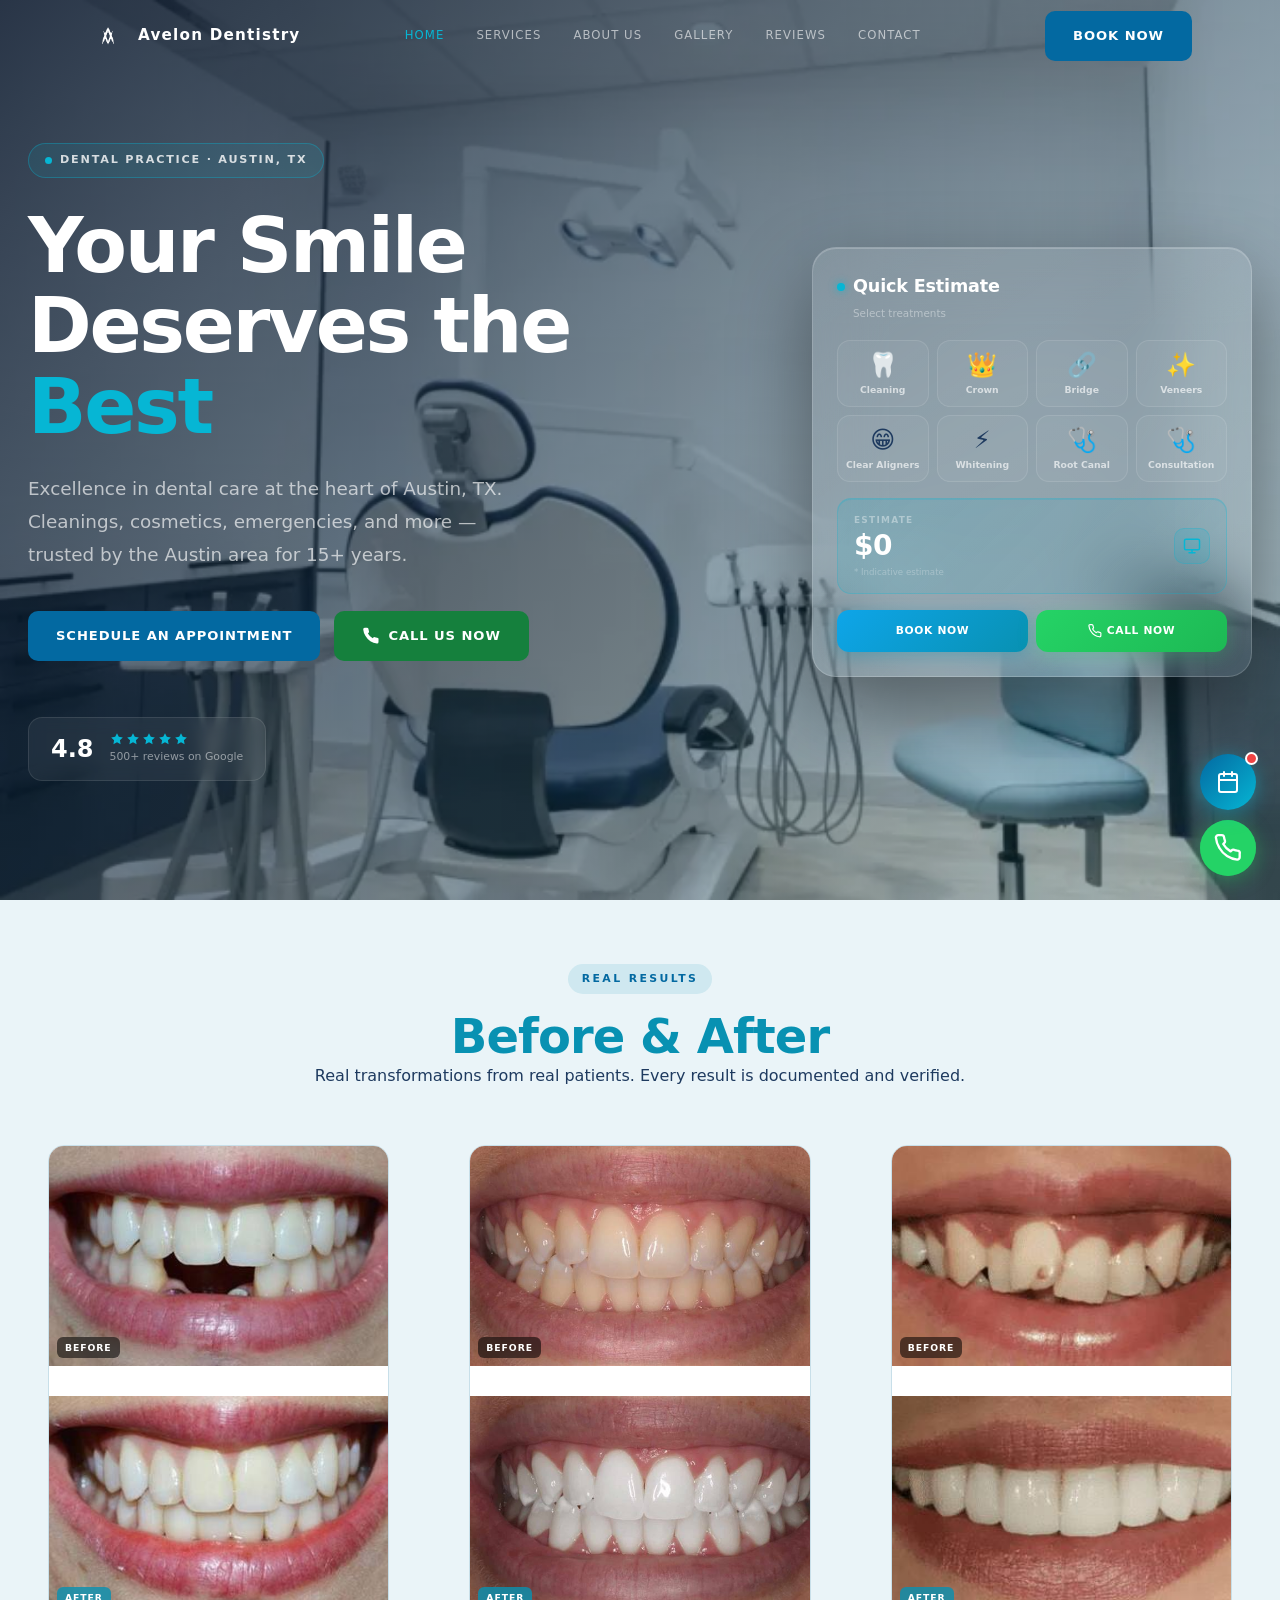
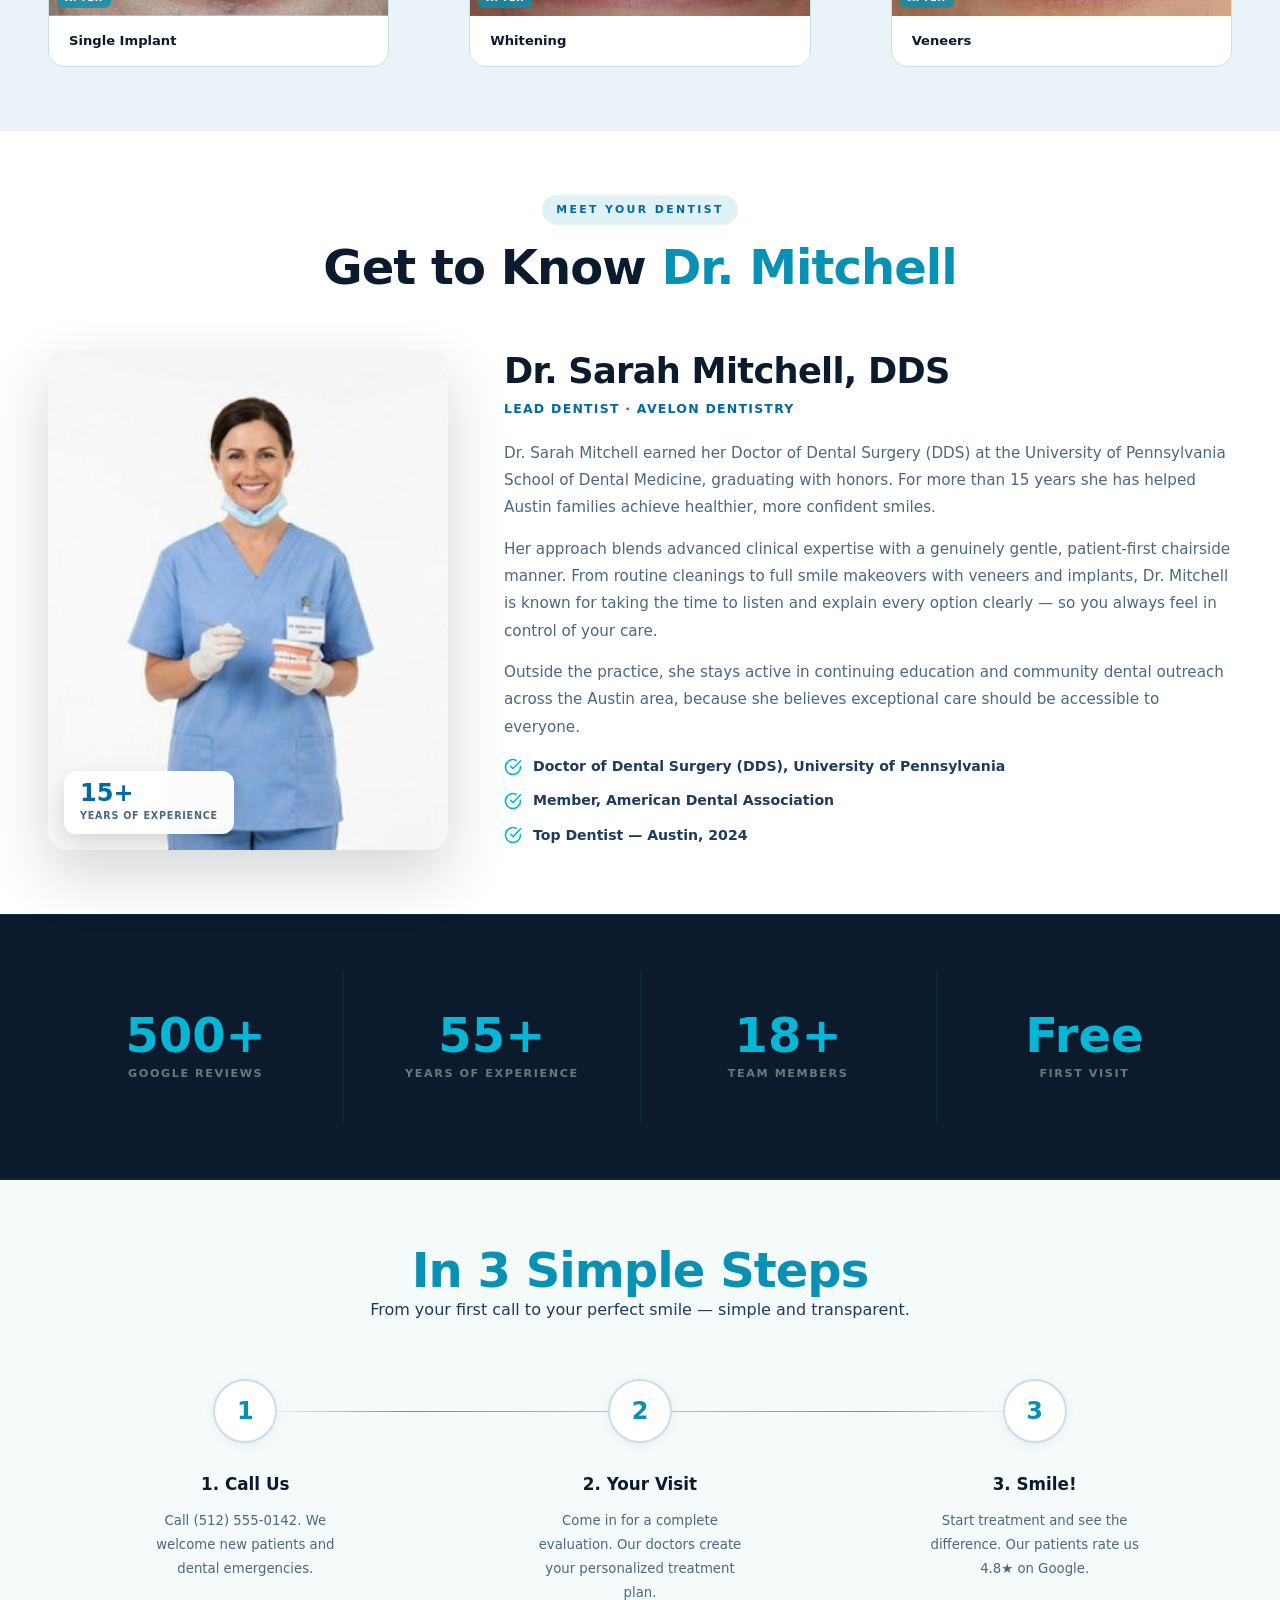
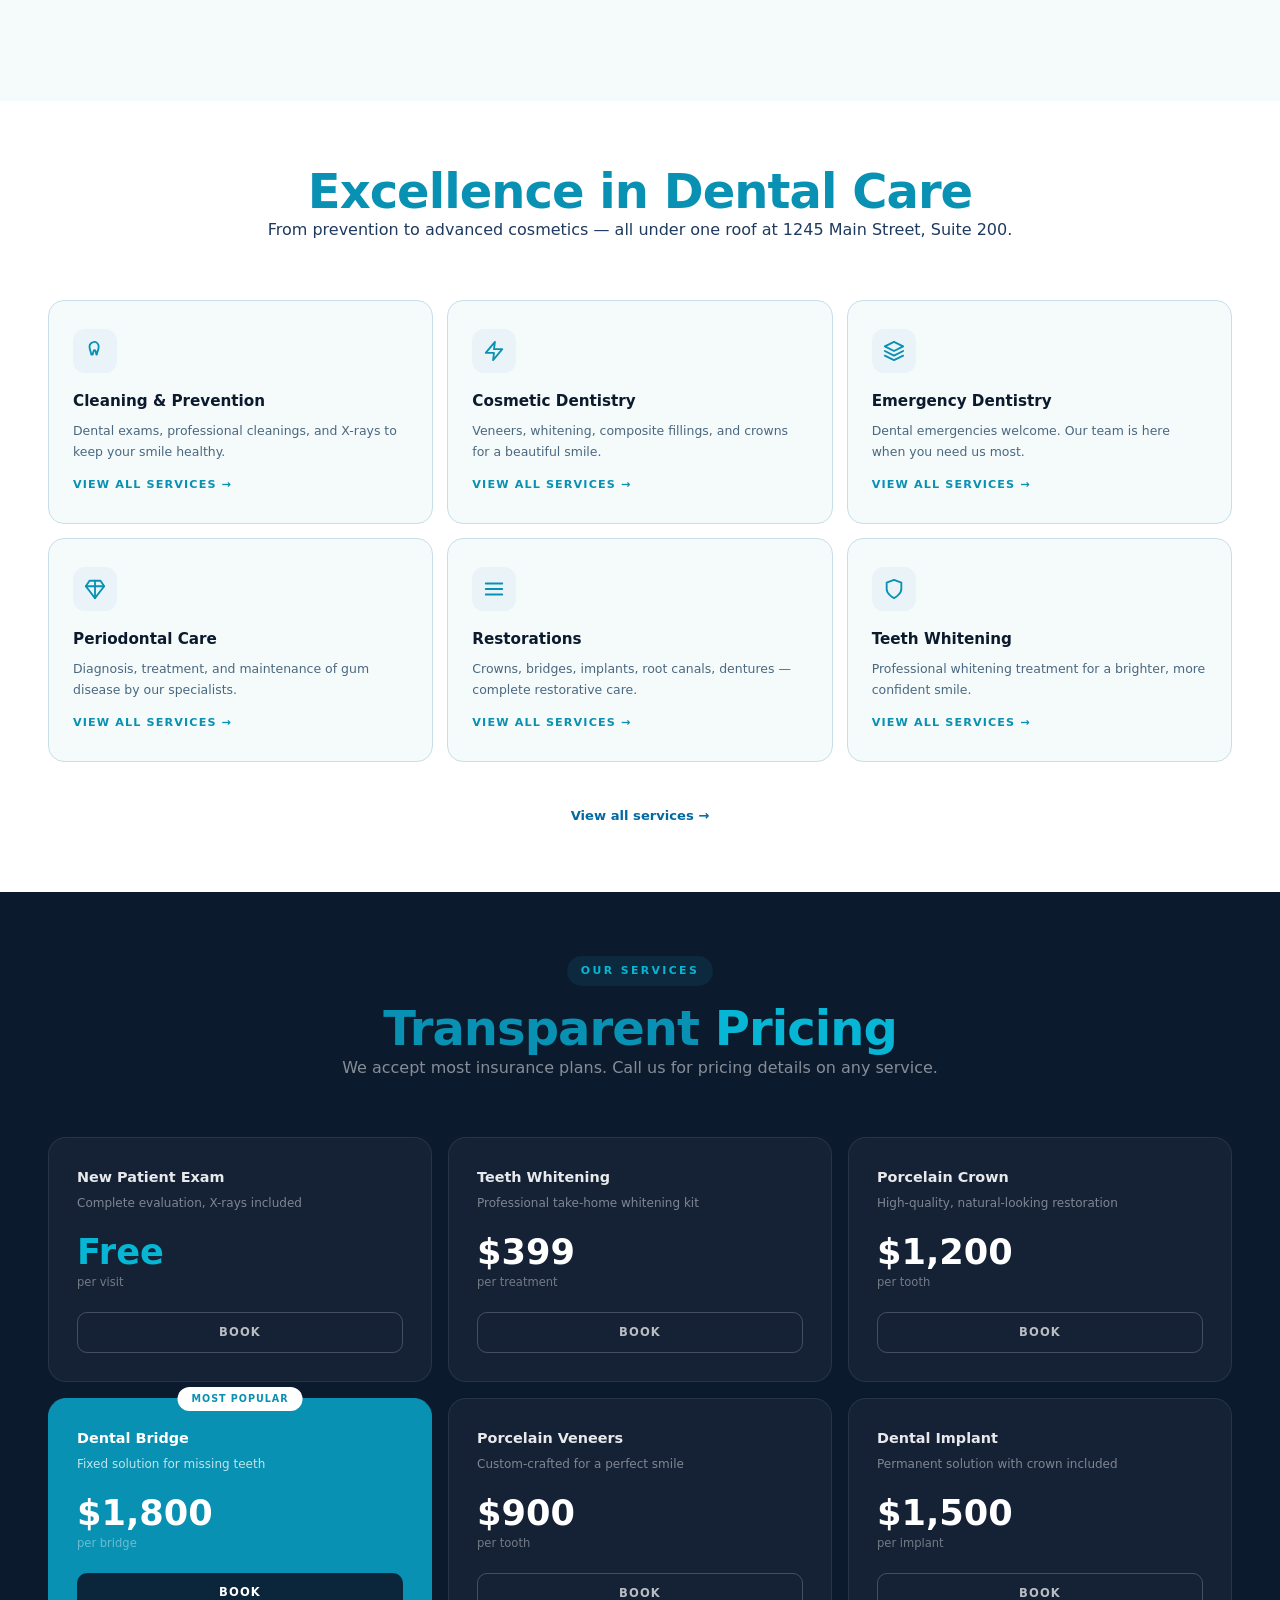
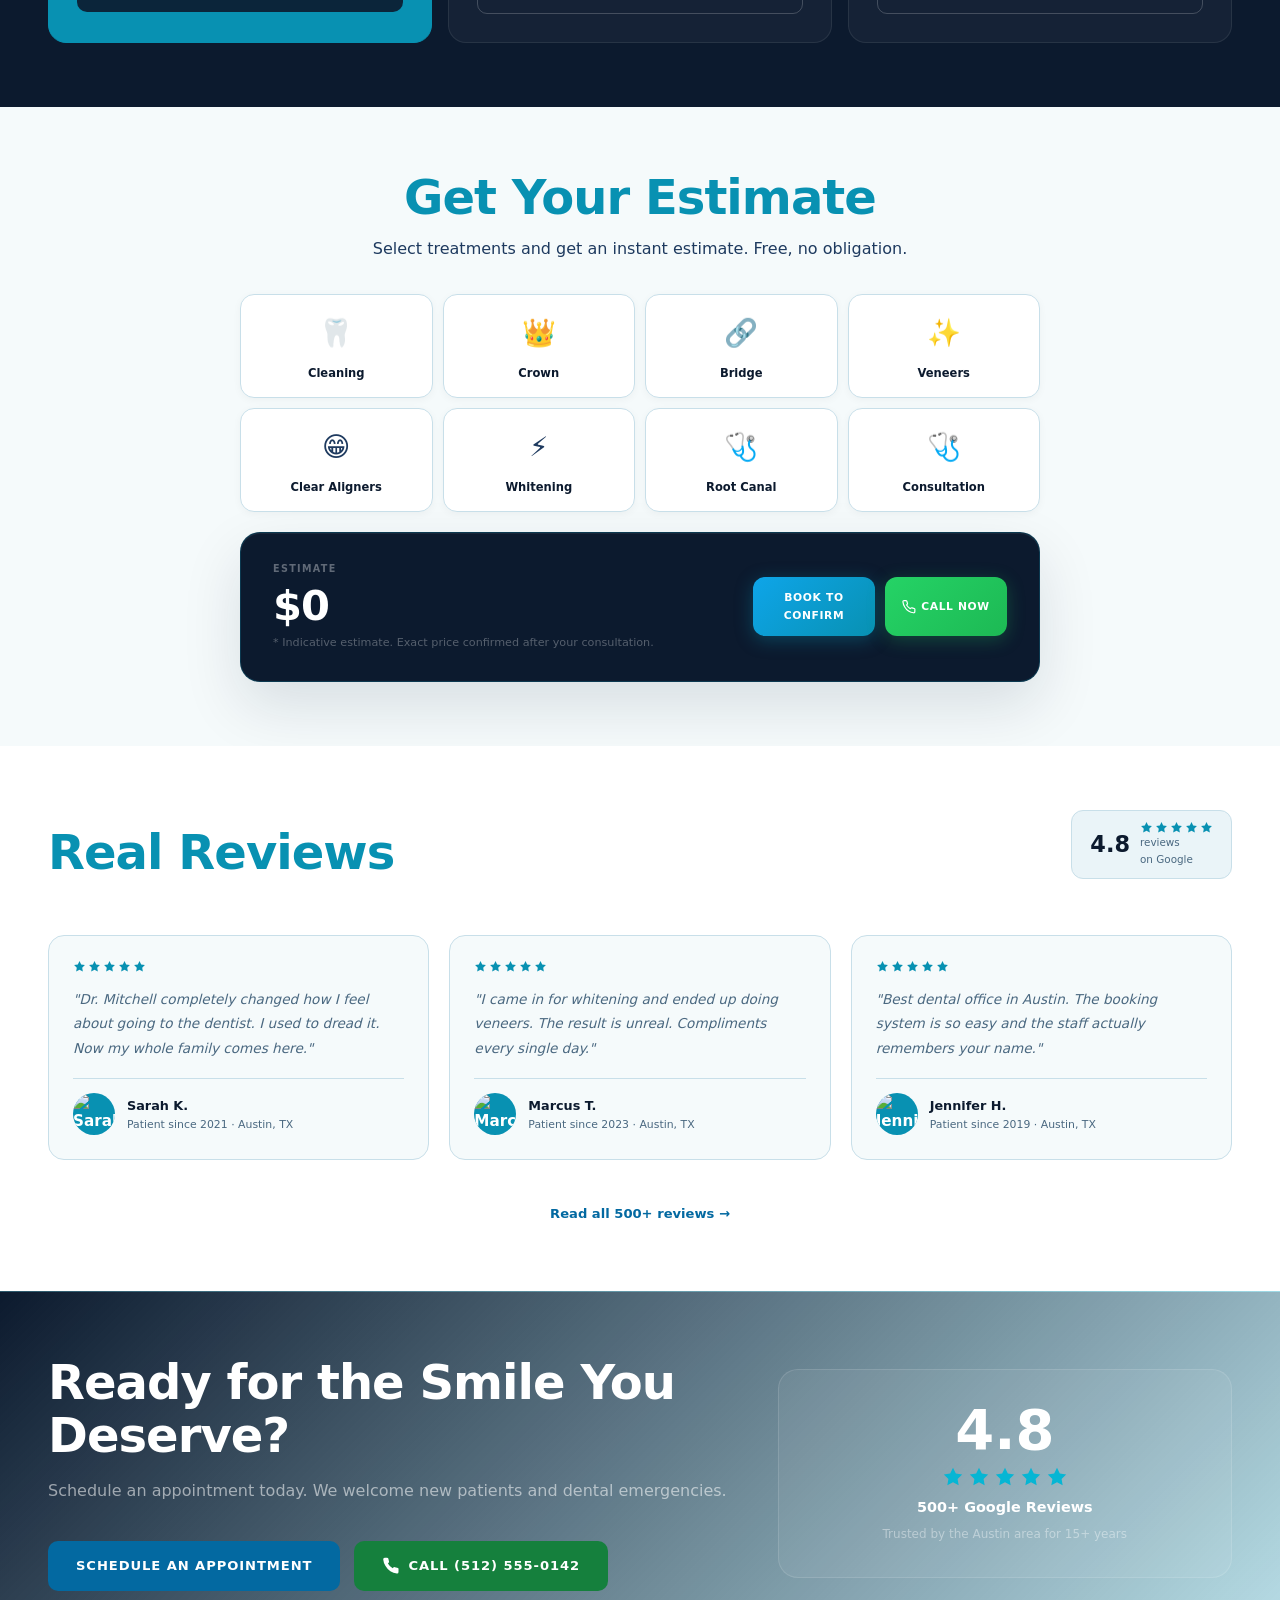
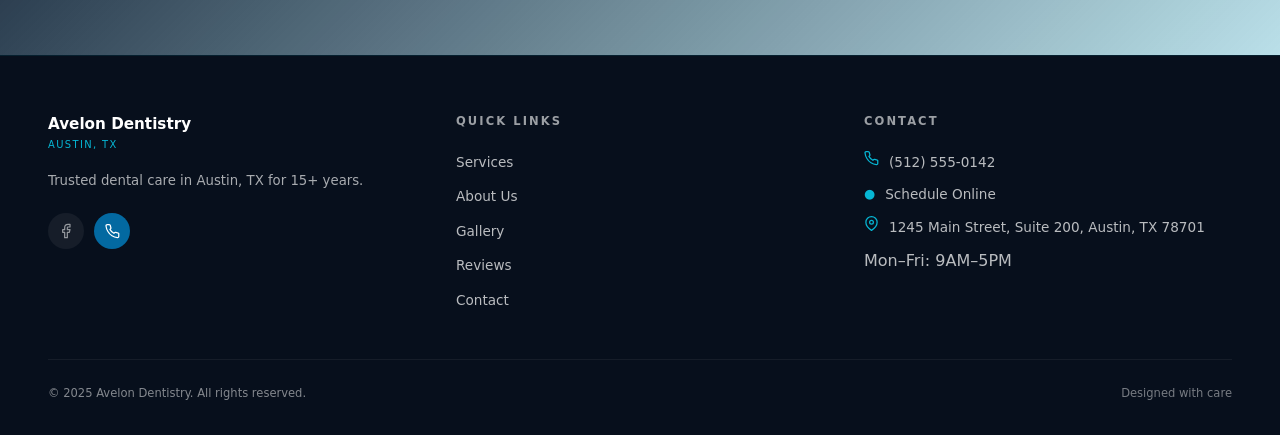
==== commit 3a3c90c1: "Outreach: translate remaining Italian defaults (process/ba/quote/cta/reviews/services/pricing); repl" ====
--- a/index.html
+++ b/index.html
@@ -305,7 +305,8 @@
     .rv-stars { display:flex; gap:2px; margin-bottom:14px; }
     .rv-text { font-size:0.85rem; color:var(--ink-mid); line-height:1.8; font-style:italic; flex:1; margin-bottom:18px; }
     .rv-author { display:flex; align-items:center; gap:12px; padding-top:14px; border-top:1px solid var(--border); }
-    .rv-avatar { width:36px; height:36px; border-radius:50%; background:var(--cyan); color:#fff; font-weight:700; font-size:0.85rem; display:flex; align-items:center; justify-content:center; flex-shrink:0; }
+    .rv-avatar { width:42px; height:42px; border-radius:50%; background:var(--cyan); color:#fff; font-weight:700; font-size:0.95rem; display:flex; align-items:center; justify-content:center; flex-shrink:0; overflow:hidden; }
+    .rv-avatar img { width:100%; height:100%; object-fit:cover; display:block; }
     .rv-name { font-size:0.8rem; font-weight:600; color:var(--dark); }
     .rv-meta { font-size:0.68rem; color:var(--ink-mid); }
 
@@ -464,11 +465,11 @@
     </a>
     <nav class="nav__links">
       <a href="index.html"    id="nl-home"     data-t="nav.home" class="active">Home</a>
-      <a href="services.html" id="nl-services" data-t="nav.services">Servizi</a>
+      <a href="services.html" id="nl-services" data-t="nav.services">Services</a>
       <a href="about.html"    id="nl-about"    data-t="nav.about">Chi Siamo</a>
-      <a href="gallery.html"  id="nl-gallery"  data-t="nav.gallery">Galleria</a>
-      <a href="reviews.html"  id="nl-reviews"  data-t="nav.reviews">Recensioni</a>
-      <a href="contact.html"  id="nl-contact"  data-t="nav.contact">Contatti</a>
+      <a href="gallery.html"  id="nl-gallery"  data-t="nav.gallery">Gallery</a>
+      <a href="reviews.html"  id="nl-reviews"  data-t="nav.reviews">Reviews</a>
+      <a href="contact.html"  id="nl-contact"  data-t="nav.contact">Contact</a>
     </nav>
     <div class="nav__right">
       <a href="book.html" class="btn btn--cyan nav__book" id="nav-book-btn" data-t="nav.book">Book Now</a>
@@ -478,11 +479,11 @@
 </header>
 <div class="nav__mobile" id="mobile-menu">
   <a href="index.html"    id="ml-home"     data-t="nav.home">Home</a>
-  <a href="services.html" id="ml-services" data-t="nav.services">Servizi</a>
+  <a href="services.html" id="ml-services" data-t="nav.services">Services</a>
   <a href="about.html"    id="ml-about"    data-t="nav.about">Chi Siamo</a>
-  <a href="gallery.html"  id="ml-gallery"  data-t="nav.gallery">Galleria</a>
-  <a href="reviews.html"  id="ml-reviews"  data-t="nav.reviews">Recensioni</a>
-  <a href="contact.html"  id="ml-contact"  data-t="nav.contact">Contatti</a>
+  <a href="gallery.html"  id="ml-gallery"  data-t="nav.gallery">Gallery</a>
+  <a href="reviews.html"  id="ml-reviews"  data-t="nav.reviews">Reviews</a>
+  <a href="contact.html"  id="ml-contact"  data-t="nav.contact">Contact</a>
   <a href="book.html" onclick="toggleMenu()" id="ml-book" class="nav__mobile-book" data-t="nav.book">Book Now</a>
 </div>
 
@@ -565,11 +566,11 @@
 <!-- ===== 2. BEFORE & AFTER ===== -->
 <section id="ba">
   <div class="section-header section-header--center">
-    <div class="section-label" data-t="ba.label">Risultati Reali</div>
+    <div class="section-label" data-t="ba.label">Real Results</div>
     <h2 class="section-h2">
-      <span data-t="ba.h2a">Prima &amp;</span> <span class="text-cyan" data-t="ba.h2b">Dopo</span>
+      <span data-t="ba.h2a">Before &amp;</span> <span class="text-cyan" data-t="ba.h2b">After</span>
     </h2>
-    <p class="section-sub" data-t="ba.sub">Risultati reali di pazienti reali. Ogni trasformazione è documentata e verificata.</p>
+    <p class="section-sub" data-t="ba.sub">Real transformations from real patients. Every result is documented and verified.</p>
   </div>
   <div class="ba-grid">
     <div class="ba-card reveal">
@@ -686,9 +687,9 @@
 <section id="process">
   <div class="section-header section-header--center">
     <h2 class="section-h2">
-      <span data-t="process.h2a">In 3 Semplici</span> <span class="text-cyan" data-t="process.h2b">Passi</span>
+      <span data-t="process.h2a">In 3 Simple</span> <span class="text-cyan" data-t="process.h2b">Steps</span>
     </h2>
-    <p class="section-sub" data-t="process.sub">Dalla prima chiamata al sorriso perfetto: il percorso è semplice e trasparente.</p>
+    <p class="section-sub" data-t="process.sub">From your first call to your perfect smile — simple and transparent.</p>
   </div>
   <div class="process-steps">
     <!-- Step 1 -->
@@ -699,8 +700,8 @@
           <path d="M22 16.92v3a2 2 0 0 1-2.18 2 19.79 19.79 0 0 1-8.63-3.07A19.5 19.5 0 0 1 4.69 12 19.79 19.79 0 0 1 1.63 3.18 2 2 0 0 1 3.6 1h3a2 2 0 0 1 2 1.72c.127.96.361 1.903.7 2.81a2 2 0 0 1-.45 2.11L7.91 8.6a16 16 0 0 0 6.29 6.29l.91-.91a2 2 0 0 1 2.11-.45c.907.339 1.85.573 2.81.7A2 2 0 0 1 22 16.92z"/>
         </svg>
       </div>
-      <div class="step-title" data-t="process.steps.0.title">Contattaci</div>
-      <div class="step-desc" data-t="process.steps.0.desc">Chiamaci o scrivici su WhatsApp. Ti risponderemo entro poche ore per fissare la tua visita gratuita.</div>
+      <div class="step-title" data-t="process.steps.0.title">1. Call Us</div>
+      <div class="step-desc" data-t="process.steps.0.desc">Call (512) 555-0142. We welcome new patients and dental emergencies.</div>
     </div>
     <!-- Step 2 -->
     <div class="process-step reveal d1">
@@ -713,8 +714,8 @@
           <line x1="3" y1="10" x2="21" y2="10"/>
         </svg>
       </div>
-      <div class="step-title" data-t="process.steps.1.title">Visita Gratuita</div>
-      <div class="step-desc" data-t="process.steps.1.desc">Vieni in clinica per una valutazione completa gratuita. Il dottore elabora il tuo piano di trattamento personalizzato.</div>
+      <div class="step-title" data-t="process.steps.1.title">2. Your Visit</div>
+      <div class="step-desc" data-t="process.steps.1.desc">Come in for a complete evaluation. Our doctors create your personalized treatment plan.</div>
     </div>
     <!-- Step 3 -->
     <div class="process-step reveal d2">
@@ -727,8 +728,8 @@
           <line x1="15" y1="9" x2="15.01" y2="9"/>
         </svg>
       </div>
-      <div class="step-title" data-t="process.steps.2.title">Sorriso!</div>
-      <div class="step-desc" data-t="process.steps.2.desc">Inizia il trattamento e scopri la differenza. I nostri pazienti ci danno 4.9★ su Google.</div>
+      <div class="step-title" data-t="process.steps.2.title">3. Smile!</div>
+      <div class="step-desc" data-t="process.steps.2.desc">Start treatment and see the difference. Our patients rate us 4.8★ on Google.</div>
     </div>
   </div>
 </section>
@@ -737,7 +738,7 @@
 <section id="services">
   <div class="section-header section-header--center">
     <h2 class="section-h2">
-      <span data-t="services.h2a">Trattamenti</span> <span class="text-cyan" data-t="services.h2b">di Eccellenza</span>
+      <span data-t="services.h2a">Excellence in</span> <span class="text-cyan" data-t="services.h2b">Dental Care</span>
     </h2>
     <p class="section-sub" data-t="services.sub">From prevention to advanced cosmetics — comprehensive dental care, all under one roof in Austin, TX.</p>
   </div>
@@ -823,11 +824,11 @@
 <!-- ===== 6. PRICING ===== -->
 <section id="pricing">
   <div class="section-header section-header--center">
-    <div class="section-label" style="color:#06B6D4" data-t="pricing.label">Prezzi Trasparenti</div>
+    <div class="section-label" style="color:#06B6D4" data-t="pricing.label">Our Services</div>
     <h2 class="section-h2" style="color:#fff">
       <span data-t="pricing.h2a">Tariffe</span> <span style="color:#06B6D4" data-t="pricing.h2b">Chiare</span>
     </h2>
-    <p class="section-sub" style="color:rgba(255,255,255,0.5)" data-t="pricing.sub">Nessuna sorpresa. I prezzi sono fissi e comunicati prima di qualsiasi trattamento.</p>
+    <p class="section-sub" style="color:rgba(255,255,255,0.5)" data-t="pricing.sub">We accept most insurance plans. Call us for pricing details on any service.</p>
   </div>
   <div class="pricing-grid">
     <!-- 1. New Patient Exam -->
@@ -885,14 +886,14 @@
 <!-- ===== 7. QUOTE GENERATOR ===== -->
 <section id="quote">
   <div class="reveal" style="max-width:var(--max-w);margin:0 auto;text-align:center;">
-    <h2 class="section-h2"><span data-t="quote.h2">Calcola il Tuo </span><span class="text-cyan" data-t="quote.h2b">Preventivo</span></h2>
-    <p class="section-sub" style="margin:12px auto 0;" data-t="quote.sub">Seleziona i trattamenti e ottieni una stima immediata. Gratuita e senza impegno.</p>
+    <h2 class="section-h2"><span data-t="quote.h2">Get Your </span><span class="text-cyan" data-t="quote.h2b">Estimate</span></h2>
+    <p class="section-sub" style="margin:12px auto 0;" data-t="quote.sub">Select treatments and get an instant estimate. Free, no obligation.</p>
   </div>
   <div class="quote-wrap">
     <div class="quote-treatments reveal d1" id="qt-grid"></div>
     <div class="quote-result reveal d2" id="qt-result">
       <div class="quote-result-left">
-        <div class="qt-est-label" data-t="quote.estimate">Stima del Preventivo</div>
+        <div class="qt-est-label" data-t="quote.estimate">Estimate</div>
         <div class="quote-range" id="qt-range">$0</div>
         <div class="quote-note" data-t="quote.note">* Indicative estimate. Exact price confirmed after your consultation.</div>
       </div>
@@ -912,7 +913,7 @@
   <div class="section-header section-header--row" style="max-width:var(--max-w);margin:0 auto 3.5rem;">
     <div>
       <h2 class="section-h2" style="margin-bottom:0">
-        <span data-t="reviews.h2a">Recensioni</span> <span class="text-cyan" data-t="reviews.h2b">Reali</span>
+        <span data-t="reviews.h2a">Real</span> <span class="text-cyan" data-t="reviews.h2b">Reviews</span>
       </h2>
     </div>
     <div class="reviews-score-badge">
@@ -939,8 +940,8 @@
 <section id="cta">
   <div class="cta-inner">
     <div>
-      <h2 class="section-h2" style="color:#fff;margin-bottom:16px" data-t="cta.h2">Pronto per il Sorriso che Meriti?</h2>
-      <p style="color:rgba(255,255,255,0.55);font-size:1rem;line-height:1.75;margin-bottom:36px" data-t="cta.sub">Prenota la tua visita gratuita oggi. Nessun obbligo, solo un sorriso migliore.</p>
+      <h2 class="section-h2" style="color:#fff;margin-bottom:16px" data-t="cta.h2">Ready for the Smile You Deserve?</h2>
+      <p style="color:rgba(255,255,255,0.55);font-size:1rem;line-height:1.75;margin-bottom:36px" data-t="cta.sub">Schedule an appointment today. We welcome new patients and dental emergencies.</p>
       <div style="display:flex;flex-wrap:wrap;gap:14px;">
         <a href="book.html" class="btn btn--cyan" data-t="cta.btn1">Schedule an Appointment</a>
         <a href="tel:+15125550142" class="btn btn--wa">
@@ -1105,9 +1106,9 @@
 /* ===== REVIEWS DATA ===== */
 const REVIEWS = {
   en: [
-    { name:'Jennifer H.', text:'"Avelon Dentistry has been my family\'s dental home for over 20 years. The staff is warm, professional, and always makes us feel at ease. Truly the best in the Austin area!"', meta:'Austin, TX · Google' },
-    { name:'Michael T.', text:'"Had a dental emergency on a Friday and they fit me in same day. Fixed my cracked tooth and had me out in under an hour. The whole team was fantastic — highly recommend!"', meta:'Austin, TX · Google' },
-    { name:'Sarah K.', text:'"From the front desk to the hygienists and doctors, everyone here is exceptional. My teeth have never looked better. So grateful for a practice that truly cares about their patients."', meta:'Prattville, AL · Google' }
+    { name:'Sarah K.', photo:'https://images.unsplash.com/photo-1494790108377-be9c29b29330?w=120&q=80&fm=webp&auto=format', text:'"Dr. Mitchell completely changed how I feel about going to the dentist. I used to dread it. Now my whole family comes here."', meta:'Patient since 2021 · Austin, TX' },
+    { name:'Marcus T.', photo:'https://images.unsplash.com/photo-1507003211169-0a1dd7228f2d?w=120&q=80&fm=webp&auto=format', text:'"I came in for whitening and ended up doing veneers. The result is unreal. Compliments every single day."', meta:'Patient since 2023 · Austin, TX' },
+    { name:'Jennifer H.', photo:'https://images.unsplash.com/photo-1438761681033-6461ffad8d80?w=120&q=80&fm=webp&auto=format', text:'"Best dental office in Austin. The booking system is so easy and the staff actually remembers your name."', meta:'Patient since 2019 · Austin, TX' }
   ],
   fr: [
     { name:'Jennifer H.', text:'"Avelon Dentistry est le cabinet dentaire de notre famille depuis plus de 20 ans. Le personnel est chaleureux, professionnel et nous met toujours à l\'aise. Les meilleurs de la the Austin area!"', meta:'Austin, TX · Google' },
@@ -1363,7 +1364,7 @@
       </div>
       <p class="rv-text">${r.text}</p>
       <div class="rv-author">
-        <div class="rv-avatar">${r.name[0]}</div>
+        <div class="rv-avatar">${r.photo ? `<img src="${r.photo}" alt="${r.name}" loading="lazy">` : r.name[0]}</div>
         <div>
           <div class="rv-name">${r.name}</div>
           <div class="rv-meta">${r.meta}</div>
